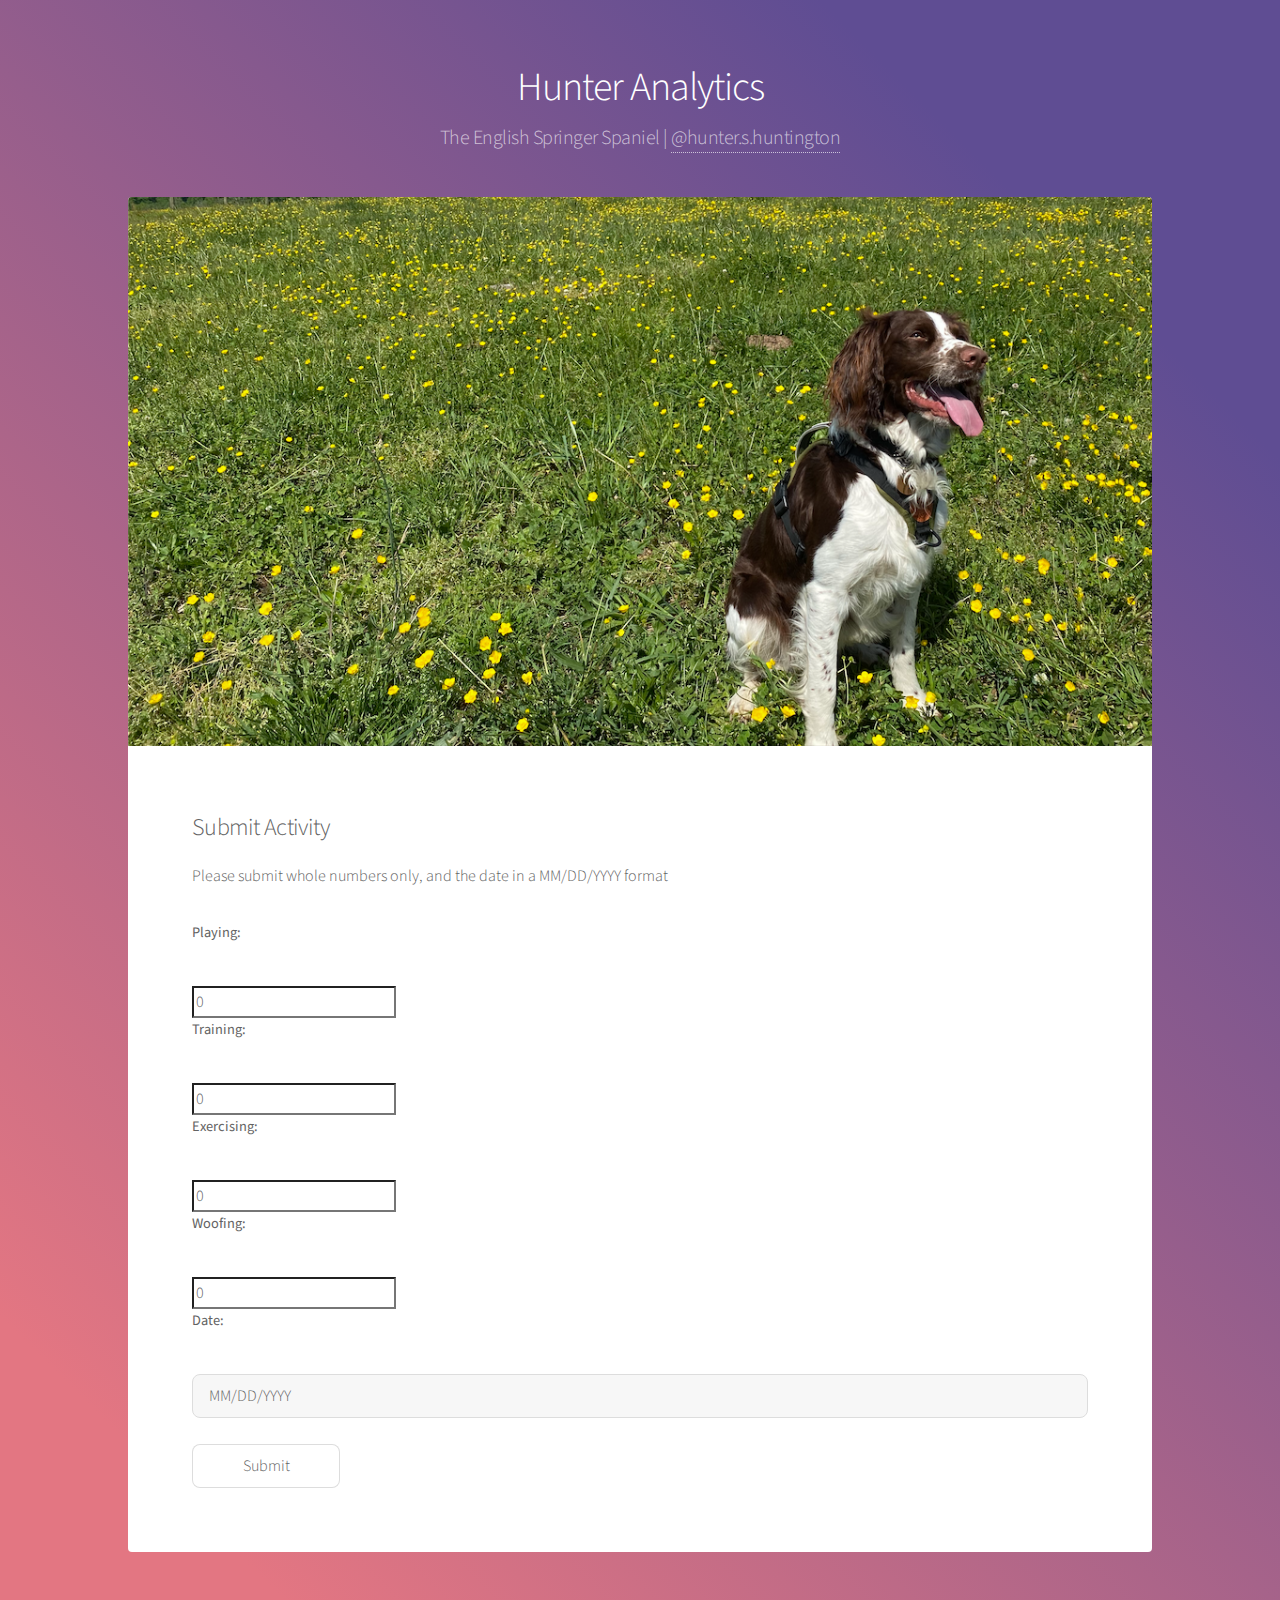
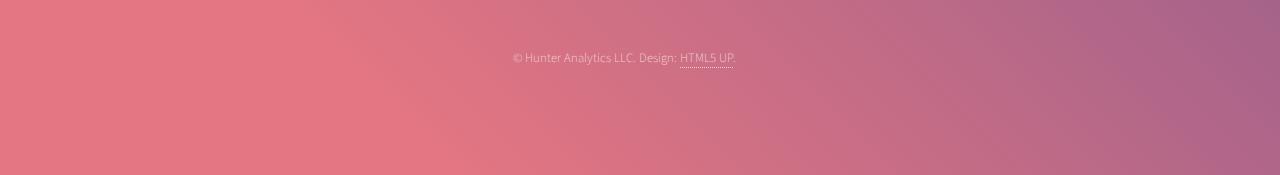
==== assets/index.html @ bb3eef09 "new branch for html update" ====
<!DOCTYPE HTML>
<!--
	Stellar by HTML5 UP
	html5up.net | @ajlkn
	Free for personal and commercial use under the CCA 3.0 license (html5up.net/license)
-->
<html>
	<head>
		<title>Hunter Analytics</title>
		<meta charset="utf-8" />
		<meta name="viewport" content="width=device-width, initial-scale=1, user-scalable=no" />
		<link rel="stylesheet" href="css/main.css" />
		<noscript><link rel="stylesheet" href="css/noscript.css" /></noscript>
	</head>
	<body class="is-preload">

		<!-- Wrapper -->
			<div id="wrapper">

				<!-- Header -->
					<header id="header">
						<h1>Hunter Analytics</h1>
						<p>The English Springer Spaniel | <a href="https://www.instagram.com/hunter.s.huntington/">@hunter.s.huntington</a></p>
					</header>

				<!-- Main -->
					<div id="main">

						<!-- Content -->
							<section id="content" class="main">
								<span class="image main"><img src="images/hunter_home.jpg" alt="" /></span>
								<h2>Submit Activity</h2>
								<p>Please submit whole numbers only, and the date in a MM/DD/YYYY format</p>
								<p></p>
								    <form action="/form" method="post">
							        <label>Playing:</label><br />
							        <input type="number" name="playing" value=0><br />
							        <label>Training:</label><br />
							        <input type="number" name="training" value=0><br />
							        <label>Exercising:</label><br />
							        <input type="number" name="exercising" value=0><br />
							        <label>Woofing:</label><br />
							        <input type="number" name="woofing" value=0><br />
							        <label>Date:</label><br />
							        <input type="text" name="date" value="MM/DD/YYYY"><br />
							        <input type="submit">
							    	</form>
							</section>

					</div>

				<!-- Footer -->
					<footer id="footer">
						<p class="copyright">&copy; Hunter Analytics LLC. Design: <a href="https://html5up.net">HTML5 UP</a>.</p>
					</footer>
			</div>
	</body>
</html>
---- assets/css/main.css ----
@import url(fontawesome-all.min.css);
@import 'https://fonts.googleapis.com/css?family=Source+Sans+Pro:300,400';

/*
	Stellar by HTML5 UP
	html5up.net | @ajlkn
	Free for personal and commercial use under the CCA 3.0 license (html5up.net/license)
*/

html, body, div, span, applet, object,
iframe, h1, h2, h3, h4, h5, h6, p, blockquote,
pre, a, abbr, acronym, address, big, cite,
code, del, dfn, em, img, ins, kbd, q, s, samp,
small, strike, strong, sub, sup, tt, var, b,
u, i, center, dl, dt, dd, ol, ul, li, fieldset,
form, label, legend, table, caption, tbody,
tfoot, thead, tr, th, td, article, aside,
canvas, details, embed, figure, figcaption,
footer, header, hgroup, menu, nav, output, ruby,
section, summary, time, mark, audio, video {
	margin: 0;
	padding: 0;
	border: 0;
	font-size: 100%;
	font: inherit;
	vertical-align: baseline;}

article, aside, details, figcaption, figure,
footer, header, hgroup, menu, nav, section {
	display: block;}

body {
	line-height: 1;
}

ol, ul {
	list-style: none;
}

blockquote, q {
	quotes: none;
}

	blockquote:before, blockquote:after, q:before, q:after {
		content: '';
		content: none;
	}

table {
	border-collapse: collapse;
	border-spacing: 0;
}

body {
	-webkit-text-size-adjust: none;
}

mark {
	background-color: transparent;
	color: inherit;
}

input::-moz-focus-inner {
	border: 0;
	padding: 0;
}

input, select, textarea {
	-moz-appearance: none;
	-webkit-appearance: none;
	-ms-appearance: none;
	appearance: none;
}

/* Basic */

	@-ms-viewport {
		width: device-width;
	}

	body {
		-ms-overflow-style: scrollbar;
	}

	@media screen and (max-width: 480px) {

		html, body {
			min-width: 320px;
		}

	}

	html {
		box-sizing: border-box;
	}

	*, *:before, *:after {
		box-sizing: inherit;
	}

	body {
		background-color: #935d8c;
		background-image: url("images/overlay.png"), -moz-linear-gradient(45deg, #e37682 15%, #5f4d93 85%);
		background-image: url("images/overlay.png"), -webkit-linear-gradient(45deg, #e37682 15%, #5f4d93 85%);
		background-image: url("images/overlay.png"), -ms-linear-gradient(45deg, #e37682 15%, #5f4d93 85%);
		background-image: url("images/overlay.png"), linear-gradient(45deg, #e37682 15%, #5f4d93 85%);
	}

		body.is-preload *, body.is-preload *:before, body.is-preload *:after {
			-moz-animation: none !important;
			-webkit-animation: none !important;
			-ms-animation: none !important;
			animation: none !important;
			-moz-transition: none !important;
			-webkit-transition: none !important;
			-ms-transition: none !important;
			transition: none !important;
		}

/* Type */

	body {
		background-color: #935d8c;
		color: rgba(255, 255, 255, 0.65);
	}

	body, input, select, textarea {
		font-family: "Source Sans Pro", Helvetica, sans-serif;
		font-size: 17pt;
		font-weight: 300;
		line-height: 1.65;
	}

		@media screen and (max-width: 1680px) {

			body, input, select, textarea {
				font-size: 14pt;
			}

		}

		@media screen and (max-width: 1280px) {

			body, input, select, textarea {
				font-size: 12pt;
			}

		}

		@media screen and (max-width: 360px) {

			body, input, select, textarea {
				font-size: 11pt;
			}

		}

	a {
		-moz-transition: color 0.2s ease, border-bottom 0.2s ease;
		-webkit-transition: color 0.2s ease, border-bottom 0.2s ease;
		-ms-transition: color 0.2s ease, border-bottom 0.2s ease;
		transition: color 0.2s ease, border-bottom 0.2s ease;
		text-decoration: none;
		border-bottom: dotted 1px;
		color: inherit;
	}

		a:hover {
			border-bottom-color: transparent;
		}

	strong, b {
		font-weight: 400;
	}

	em, i {
		font-style: italic;
	}

	p {
		margin: 0 0 2em 0;
	}

		p.content {
			-moz-columns: 20em 2;
			-webkit-columns: 20em 2;
			-ms-columns: 20em 2;
			columns: 20em 2;
			-moz-column-gap: 2em;
			-webkit-column-gap: 2em;
			-ms-column-gap: 2em;
			column-gap: 2em;
			text-align: justify;
		}

	h1, h2, h3, h4, h5, h6 {
		font-weight: 300;
		line-height: 1.5;
		margin: 0 0 0.7em 0;
		letter-spacing: -0.025em;
	}

		h1 a, h2 a, h3 a, h4 a, h5 a, h6 a {
			color: inherit;
			text-decoration: none;
		}

	h1 {
		font-size: 2.5em;
		line-height: 1.2;
	}

	h2 {
		font-size: 1.5em;
	}

	h3 {
		font-size: 1.25em;
	}

	h4 {
		font-size: 1.1em;
	}

	h5 {
		font-size: 0.9em;
	}

	h6 {
		font-size: 0.7em;
	}

	@media screen and (max-width: 736px) {

		h1 {
			font-size: 2em;
		}

	}

	sub {
		font-size: 0.8em;
		position: relative;
		top: 0.5em;
	}

	sup {
		font-size: 0.8em;
		position: relative;
		top: -0.5em;
	}

	blockquote {
		border-left: solid 4px;
		font-style: italic;
		margin: 0 0 2em 0;
		padding: 0.5em 0 0.5em 2em;
	}

	code {
		border-radius: 8px;
		border: solid 1px;
		font-family: "Courier New", monospace;
		font-size: 0.9em;
		margin: 0 0.25em;
		padding: 0.25em 0.65em;
	}

	pre {
		-webkit-overflow-scrolling: touch;
		font-family: "Courier New", monospace;
		font-size: 0.9em;
		margin: 0 0 2em 0;
	}

		pre code {
			display: block;
			line-height: 1.75;
			padding: 1em 1.5em;
			overflow-x: auto;
		}

	hr {
		border: 0;
		border-bottom: solid 1px;
		margin: 2em 0;
	}

		hr.major {
			margin: 3em 0;
		}

	.align-left {
		text-align: left;
	}

	.align-center {
		text-align: center;
	}

	.align-right {
		text-align: right;
	}

	input, select, textarea {
		color: #ffffff;
	}

	a:hover {
		color: #ffffff;
	}

	strong, b {
		color: #ffffff;
	}

	h1, h2, h3, h4, h5, h6 {
		color: #ffffff;
	}

	blockquote {
		border-left-color: rgba(255, 255, 255, 0.35);
	}

	code {
		background: rgba(255, 255, 255, 0.075);
		border-color: rgba(255, 255, 255, 0.35);
	}

	hr {
		border-bottom-color: rgba(255, 255, 255, 0.35);
	}

/* Row */

	.row {
		display: flex;
		flex-wrap: wrap;
		box-sizing: border-box;
		align-items: stretch;
	}

		.row > * {
			box-sizing: border-box;
		}

		.row.gtr-uniform > * > :last-child {
			margin-bottom: 0;
		}

		.row.aln-left {
			justify-content: flex-start;
		}

		.row.aln-center {
			justify-content: center;
		}

		.row.aln-right {
			justify-content: flex-end;
		}

		.row.aln-top {
			align-items: flex-start;
		}

		.row.aln-middle {
			align-items: center;
		}

		.row.aln-bottom {
			align-items: flex-end;
		}

		.row > .imp {
			order: -1;
		}

		.row > .col-1 {
			width: 8.33333%;
		}

		.row > .off-1 {
			margin-left: 8.33333%;
		}

		.row > .col-2 {
			width: 16.66667%;
		}

		.row > .off-2 {
			margin-left: 16.66667%;
		}

		.row > .col-3 {
			width: 25%;
		}

		.row > .off-3 {
			margin-left: 25%;
		}

		.row > .col-4 {
			width: 33.33333%;
		}

		.row > .off-4 {
			margin-left: 33.33333%;
		}

		.row > .col-5 {
			width: 41.66667%;
		}

		.row > .off-5 {
			margin-left: 41.66667%;
		}

		.row > .col-6 {
			width: 50%;
		}

		.row > .off-6 {
			margin-left: 50%;
		}

		.row > .col-7 {
			width: 58.33333%;
		}

		.row > .off-7 {
			margin-left: 58.33333%;
		}

		.row > .col-8 {
			width: 66.66667%;
		}

		.row > .off-8 {
			margin-left: 66.66667%;
		}

		.row > .col-9 {
			width: 75%;
		}

		.row > .off-9 {
			margin-left: 75%;
		}

		.row > .col-10 {
			width: 83.33333%;
		}

		.row > .off-10 {
			margin-left: 83.33333%;
		}

		.row > .col-11 {
			width: 91.66667%;
		}

		.row > .off-11 {
			margin-left: 91.66667%;
		}

		.row > .col-12 {
			width: 100%;
		}

		.row > .off-12 {
			margin-left: 100%;
		}

		.row.gtr-0 {
			margin-top: 0;
			margin-left: 0em;
		}

			.row.gtr-0 > * {
				padding: 0 0 0 0em;
			}

			.row.gtr-0.gtr-uniform {
				margin-top: 0em;
			}

				.row.gtr-0.gtr-uniform > * {
					padding-top: 0em;
				}

		.row.gtr-25 {
			margin-top: 0;
			margin-left: -0.375em;
		}

			.row.gtr-25 > * {
				padding: 0 0 0 0.375em;
			}

			.row.gtr-25.gtr-uniform {
				margin-top: -0.375em;
			}

				.row.gtr-25.gtr-uniform > * {
					padding-top: 0.375em;
				}

		.row.gtr-50 {
			margin-top: 0;
			margin-left: -0.75em;
		}

			.row.gtr-50 > * {
				padding: 0 0 0 0.75em;
			}

			.row.gtr-50.gtr-uniform {
				margin-top: -0.75em;
			}

				.row.gtr-50.gtr-uniform > * {
					padding-top: 0.75em;
				}

		.row {
			margin-top: 0;
			margin-left: -1.5em;
		}

			.row > * {
				padding: 0 0 0 1.5em;
			}

			.row.gtr-uniform {
				margin-top: -1.5em;
			}

				.row.gtr-uniform > * {
					padding-top: 1.5em;
				}

		.row.gtr-150 {
			margin-top: 0;
			margin-left: -2.25em;
		}

			.row.gtr-150 > * {
				padding: 0 0 0 2.25em;
			}

			.row.gtr-150.gtr-uniform {
				margin-top: -2.25em;
			}

				.row.gtr-150.gtr-uniform > * {
					padding-top: 2.25em;
				}

		.row.gtr-200 {
			margin-top: 0;
			margin-left: -3em;
		}

			.row.gtr-200 > * {
				padding: 0 0 0 3em;
			}

			.row.gtr-200.gtr-uniform {
				margin-top: -3em;
			}

				.row.gtr-200.gtr-uniform > * {
					padding-top: 3em;
				}

		@media screen and (max-width: 1680px) {

			.row {
				display: flex;
				flex-wrap: wrap;
				box-sizing: border-box;
				align-items: stretch;
			}

				.row > * {
					box-sizing: border-box;
				}

				.row.gtr-uniform > * > :last-child {
					margin-bottom: 0;
				}

				.row.aln-left {
					justify-content: flex-start;
				}

				.row.aln-center {
					justify-content: center;
				}

				.row.aln-right {
					justify-content: flex-end;
				}

				.row.aln-top {
					align-items: flex-start;
				}

				.row.aln-middle {
					align-items: center;
				}

				.row.aln-bottom {
					align-items: flex-end;
				}

				.row > .imp-xlarge {
					order: -1;
				}

				.row > .col-1-xlarge {
					width: 8.33333%;
				}

				.row > .off-1-xlarge {
					margin-left: 8.33333%;
				}

				.row > .col-2-xlarge {
					width: 16.66667%;
				}

				.row > .off-2-xlarge {
					margin-left: 16.66667%;
				}

				.row > .col-3-xlarge {
					width: 25%;
				}

				.row > .off-3-xlarge {
					margin-left: 25%;
				}

				.row > .col-4-xlarge {
					width: 33.33333%;
				}

				.row > .off-4-xlarge {
					margin-left: 33.33333%;
				}

				.row > .col-5-xlarge {
					width: 41.66667%;
				}

				.row > .off-5-xlarge {
					margin-left: 41.66667%;
				}

				.row > .col-6-xlarge {
					width: 50%;
				}

				.row > .off-6-xlarge {
					margin-left: 50%;
				}

				.row > .col-7-xlarge {
					width: 58.33333%;
				}

				.row > .off-7-xlarge {
					margin-left: 58.33333%;
				}

				.row > .col-8-xlarge {
					width: 66.66667%;
				}

				.row > .off-8-xlarge {
					margin-left: 66.66667%;
				}

				.row > .col-9-xlarge {
					width: 75%;
				}

				.row > .off-9-xlarge {
					margin-left: 75%;
				}

				.row > .col-10-xlarge {
					width: 83.33333%;
				}

				.row > .off-10-xlarge {
					margin-left: 83.33333%;
				}

				.row > .col-11-xlarge {
					width: 91.66667%;
				}

				.row > .off-11-xlarge {
					margin-left: 91.66667%;
				}

				.row > .col-12-xlarge {
					width: 100%;
				}

				.row > .off-12-xlarge {
					margin-left: 100%;
				}

				.row.gtr-0 {
					margin-top: 0;
					margin-left: 0em;
				}

					.row.gtr-0 > * {
						padding: 0 0 0 0em;
					}

					.row.gtr-0.gtr-uniform {
						margin-top: 0em;
					}

						.row.gtr-0.gtr-uniform > * {
							padding-top: 0em;
						}

				.row.gtr-25 {
					margin-top: 0;
					margin-left: -0.375em;
				}

					.row.gtr-25 > * {
						padding: 0 0 0 0.375em;
					}

					.row.gtr-25.gtr-uniform {
						margin-top: -0.375em;
					}

						.row.gtr-25.gtr-uniform > * {
							padding-top: 0.375em;
						}

				.row.gtr-50 {
					margin-top: 0;
					margin-left: -0.75em;
				}

					.row.gtr-50 > * {
						padding: 0 0 0 0.75em;
					}

					.row.gtr-50.gtr-uniform {
						margin-top: -0.75em;
					}

						.row.gtr-50.gtr-uniform > * {
							padding-top: 0.75em;
						}

				.row {
					margin-top: 0;
					margin-left: -1.5em;
				}

					.row > * {
						padding: 0 0 0 1.5em;
					}

					.row.gtr-uniform {
						margin-top: -1.5em;
					}

						.row.gtr-uniform > * {
							padding-top: 1.5em;
						}

				.row.gtr-150 {
					margin-top: 0;
					margin-left: -2.25em;
				}

					.row.gtr-150 > * {
						padding: 0 0 0 2.25em;
					}

					.row.gtr-150.gtr-uniform {
						margin-top: -2.25em;
					}

						.row.gtr-150.gtr-uniform > * {
							padding-top: 2.25em;
						}

				.row.gtr-200 {
					margin-top: 0;
					margin-left: -3em;
				}

					.row.gtr-200 > * {
						padding: 0 0 0 3em;
					}

					.row.gtr-200.gtr-uniform {
						margin-top: -3em;
					}

						.row.gtr-200.gtr-uniform > * {
							padding-top: 3em;
						}

		}

		@media screen and (max-width: 1280px) {

			.row {
				display: flex;
				flex-wrap: wrap;
				box-sizing: border-box;
				align-items: stretch;
			}

				.row > * {
					box-sizing: border-box;
				}

				.row.gtr-uniform > * > :last-child {
					margin-bottom: 0;
				}

				.row.aln-left {
					justify-content: flex-start;
				}

				.row.aln-center {
					justify-content: center;
				}

				.row.aln-right {
					justify-content: flex-end;
				}

				.row.aln-top {
					align-items: flex-start;
				}

				.row.aln-middle {
					align-items: center;
				}

				.row.aln-bottom {
					align-items: flex-end;
				}

				.row > .imp-large {
					order: -1;
				}

				.row > .col-1-large {
					width: 8.33333%;
				}

				.row > .off-1-large {
					margin-left: 8.33333%;
				}

				.row > .col-2-large {
					width: 16.66667%;
				}

				.row > .off-2-large {
					margin-left: 16.66667%;
				}

				.row > .col-3-large {
					width: 25%;
				}

				.row > .off-3-large {
					margin-left: 25%;
				}

				.row > .col-4-large {
					width: 33.33333%;
				}

				.row > .off-4-large {
					margin-left: 33.33333%;
				}

				.row > .col-5-large {
					width: 41.66667%;
				}

				.row > .off-5-large {
					margin-left: 41.66667%;
				}

				.row > .col-6-large {
					width: 50%;
				}

				.row > .off-6-large {
					margin-left: 50%;
				}

				.row > .col-7-large {
					width: 58.33333%;
				}

				.row > .off-7-large {
					margin-left: 58.33333%;
				}

				.row > .col-8-large {
					width: 66.66667%;
				}

				.row > .off-8-large {
					margin-left: 66.66667%;
				}

				.row > .col-9-large {
					width: 75%;
				}

				.row > .off-9-large {
					margin-left: 75%;
				}

				.row > .col-10-large {
					width: 83.33333%;
				}

				.row > .off-10-large {
					margin-left: 83.33333%;
				}

				.row > .col-11-large {
					width: 91.66667%;
				}

				.row > .off-11-large {
					margin-left: 91.66667%;
				}

				.row > .col-12-large {
					width: 100%;
				}

				.row > .off-12-large {
					margin-left: 100%;
				}

				.row.gtr-0 {
					margin-top: 0;
					margin-left: 0em;
				}

					.row.gtr-0 > * {
						padding: 0 0 0 0em;
					}

					.row.gtr-0.gtr-uniform {
						margin-top: 0em;
					}

						.row.gtr-0.gtr-uniform > * {
							padding-top: 0em;
						}

				.row.gtr-25 {
					margin-top: 0;
					margin-left: -0.375em;
				}

					.row.gtr-25 > * {
						padding: 0 0 0 0.375em;
					}

					.row.gtr-25.gtr-uniform {
						margin-top: -0.375em;
					}

						.row.gtr-25.gtr-uniform > * {
							padding-top: 0.375em;
						}

				.row.gtr-50 {
					margin-top: 0;
					margin-left: -0.75em;
				}

					.row.gtr-50 > * {
						padding: 0 0 0 0.75em;
					}

					.row.gtr-50.gtr-uniform {
						margin-top: -0.75em;
					}

						.row.gtr-50.gtr-uniform > * {
							padding-top: 0.75em;
						}

				.row {
					margin-top: 0;
					margin-left: -1.5em;
				}

					.row > * {
						padding: 0 0 0 1.5em;
					}

					.row.gtr-uniform {
						margin-top: -1.5em;
					}

						.row.gtr-uniform > * {
							padding-top: 1.5em;
						}

				.row.gtr-150 {
					margin-top: 0;
					margin-left: -2.25em;
				}

					.row.gtr-150 > * {
						padding: 0 0 0 2.25em;
					}

					.row.gtr-150.gtr-uniform {
						margin-top: -2.25em;
					}

						.row.gtr-150.gtr-uniform > * {
							padding-top: 2.25em;
						}

				.row.gtr-200 {
					margin-top: 0;
					margin-left: -3em;
				}

					.row.gtr-200 > * {
						padding: 0 0 0 3em;
					}

					.row.gtr-200.gtr-uniform {
						margin-top: -3em;
					}

						.row.gtr-200.gtr-uniform > * {
							padding-top: 3em;
						}

		}

		@media screen and (max-width: 980px) {

			.row {
				display: flex;
				flex-wrap: wrap;
				box-sizing: border-box;
				align-items: stretch;
			}

				.row > * {
					box-sizing: border-box;
				}

				.row.gtr-uniform > * > :last-child {
					margin-bottom: 0;
				}

				.row.aln-left {
					justify-content: flex-start;
				}

				.row.aln-center {
					justify-content: center;
				}

				.row.aln-right {
					justify-content: flex-end;
				}

				.row.aln-top {
					align-items: flex-start;
				}

				.row.aln-middle {
					align-items: center;
				}

				.row.aln-bottom {
					align-items: flex-end;
				}

				.row > .imp-medium {
					order: -1;
				}

				.row > .col-1-medium {
					width: 8.33333%;
				}

				.row > .off-1-medium {
					margin-left: 8.33333%;
				}

				.row > .col-2-medium {
					width: 16.66667%;
				}

				.row > .off-2-medium {
					margin-left: 16.66667%;
				}

				.row > .col-3-medium {
					width: 25%;
				}

				.row > .off-3-medium {
					margin-left: 25%;
				}

				.row > .col-4-medium {
					width: 33.33333%;
				}

				.row > .off-4-medium {
					margin-left: 33.33333%;
				}

				.row > .col-5-medium {
					width: 41.66667%;
				}

				.row > .off-5-medium {
					margin-left: 41.66667%;
				}

				.row > .col-6-medium {
					width: 50%;
				}

				.row > .off-6-medium {
					margin-left: 50%;
				}

				.row > .col-7-medium {
					width: 58.33333%;
				}

				.row > .off-7-medium {
					margin-left: 58.33333%;
				}

				.row > .col-8-medium {
					width: 66.66667%;
				}

				.row > .off-8-medium {
					margin-left: 66.66667%;
				}

				.row > .col-9-medium {
					width: 75%;
				}

				.row > .off-9-medium {
					margin-left: 75%;
				}

				.row > .col-10-medium {
					width: 83.33333%;
				}

				.row > .off-10-medium {
					margin-left: 83.33333%;
				}

				.row > .col-11-medium {
					width: 91.66667%;
				}

				.row > .off-11-medium {
					margin-left: 91.66667%;
				}

				.row > .col-12-medium {
					width: 100%;
				}

				.row > .off-12-medium {
					margin-left: 100%;
				}

				.row.gtr-0 {
					margin-top: 0;
					margin-left: 0em;
				}

					.row.gtr-0 > * {
						padding: 0 0 0 0em;
					}

					.row.gtr-0.gtr-uniform {
						margin-top: 0em;
					}

						.row.gtr-0.gtr-uniform > * {
							padding-top: 0em;
						}

				.row.gtr-25 {
					margin-top: 0;
					margin-left: -0.375em;
				}

					.row.gtr-25 > * {
						padding: 0 0 0 0.375em;
					}

					.row.gtr-25.gtr-uniform {
						margin-top: -0.375em;
					}

						.row.gtr-25.gtr-uniform > * {
							padding-top: 0.375em;
						}

				.row.gtr-50 {
					margin-top: 0;
					margin-left: -0.75em;
				}

					.row.gtr-50 > * {
						padding: 0 0 0 0.75em;
					}

					.row.gtr-50.gtr-uniform {
						margin-top: -0.75em;
					}

						.row.gtr-50.gtr-uniform > * {
							padding-top: 0.75em;
						}

				.row {
					margin-top: 0;
					margin-left: -1.5em;
				}

					.row > * {
						padding: 0 0 0 1.5em;
					}

					.row.gtr-uniform {
						margin-top: -1.5em;
					}

						.row.gtr-uniform > * {
							padding-top: 1.5em;
						}

				.row.gtr-150 {
					margin-top: 0;
					margin-left: -2.25em;
				}

					.row.gtr-150 > * {
						padding: 0 0 0 2.25em;
					}

					.row.gtr-150.gtr-uniform {
						margin-top: -2.25em;
					}

						.row.gtr-150.gtr-uniform > * {
							padding-top: 2.25em;
						}

				.row.gtr-200 {
					margin-top: 0;
					margin-left: -3em;
				}

					.row.gtr-200 > * {
						padding: 0 0 0 3em;
					}

					.row.gtr-200.gtr-uniform {
						margin-top: -3em;
					}

						.row.gtr-200.gtr-uniform > * {
							padding-top: 3em;
						}

		}

		@media screen and (max-width: 736px) {

			.row {
				display: flex;
				flex-wrap: wrap;
				box-sizing: border-box;
				align-items: stretch;
			}

				.row > * {
					box-sizing: border-box;
				}

				.row.gtr-uniform > * > :last-child {
					margin-bottom: 0;
				}

				.row.aln-left {
					justify-content: flex-start;
				}

				.row.aln-center {
					justify-content: center;
				}

				.row.aln-right {
					justify-content: flex-end;
				}

				.row.aln-top {
					align-items: flex-start;
				}

				.row.aln-middle {
					align-items: center;
				}

				.row.aln-bottom {
					align-items: flex-end;
				}

				.row > .imp-small {
					order: -1;
				}

				.row > .col-1-small {
					width: 8.33333%;
				}

				.row > .off-1-small {
					margin-left: 8.33333%;
				}

				.row > .col-2-small {
					width: 16.66667%;
				}

				.row > .off-2-small {
					margin-left: 16.66667%;
				}

				.row > .col-3-small {
					width: 25%;
				}

				.row > .off-3-small {
					margin-left: 25%;
				}

				.row > .col-4-small {
					width: 33.33333%;
				}

				.row > .off-4-small {
					margin-left: 33.33333%;
				}

				.row > .col-5-small {
					width: 41.66667%;
				}

				.row > .off-5-small {
					margin-left: 41.66667%;
				}

				.row > .col-6-small {
					width: 50%;
				}

				.row > .off-6-small {
					margin-left: 50%;
				}

				.row > .col-7-small {
					width: 58.33333%;
				}

				.row > .off-7-small {
					margin-left: 58.33333%;
				}

				.row > .col-8-small {
					width: 66.66667%;
				}

				.row > .off-8-small {
					margin-left: 66.66667%;
				}

				.row > .col-9-small {
					width: 75%;
				}

				.row > .off-9-small {
					margin-left: 75%;
				}

				.row > .col-10-small {
					width: 83.33333%;
				}

				.row > .off-10-small {
					margin-left: 83.33333%;
				}

				.row > .col-11-small {
					width: 91.66667%;
				}

				.row > .off-11-small {
					margin-left: 91.66667%;
				}

				.row > .col-12-small {
					width: 100%;
				}

				.row > .off-12-small {
					margin-left: 100%;
				}

				.row.gtr-0 {
					margin-top: 0;
					margin-left: 0em;
				}

					.row.gtr-0 > * {
						padding: 0 0 0 0em;
					}

					.row.gtr-0.gtr-uniform {
						margin-top: 0em;
					}

						.row.gtr-0.gtr-uniform > * {
							padding-top: 0em;
						}

				.row.gtr-25 {
					margin-top: 0;
					margin-left: -0.25em;
				}

					.row.gtr-25 > * {
						padding: 0 0 0 0.25em;
					}

					.row.gtr-25.gtr-uniform {
						margin-top: -0.25em;
					}

						.row.gtr-25.gtr-uniform > * {
							padding-top: 0.25em;
						}

				.row.gtr-50 {
					margin-top: 0;
					margin-left: -0.5em;
				}

					.row.gtr-50 > * {
						padding: 0 0 0 0.5em;
					}

					.row.gtr-50.gtr-uniform {
						margin-top: -0.5em;
					}

						.row.gtr-50.gtr-uniform > * {
							padding-top: 0.5em;
						}

				.row {
					margin-top: 0;
					margin-left: -1em;
				}

					.row > * {
						padding: 0 0 0 1em;
					}

					.row.gtr-uniform {
						margin-top: -1em;
					}

						.row.gtr-uniform > * {
							padding-top: 1em;
						}

				.row.gtr-150 {
					margin-top: 0;
					margin-left: -1.5em;
				}

					.row.gtr-150 > * {
						padding: 0 0 0 1.5em;
					}

					.row.gtr-150.gtr-uniform {
						margin-top: -1.5em;
					}

						.row.gtr-150.gtr-uniform > * {
							padding-top: 1.5em;
						}

				.row.gtr-200 {
					margin-top: 0;
					margin-left: -2em;
				}

					.row.gtr-200 > * {
						padding: 0 0 0 2em;
					}

					.row.gtr-200.gtr-uniform {
						margin-top: -2em;
					}

						.row.gtr-200.gtr-uniform > * {
							padding-top: 2em;
						}

		}

		@media screen and (max-width: 480px) {

			.row {
				display: flex;
				flex-wrap: wrap;
				box-sizing: border-box;
				align-items: stretch;
			}

				.row > * {
					box-sizing: border-box;
				}

				.row.gtr-uniform > * > :last-child {
					margin-bottom: 0;
				}

				.row.aln-left {
					justify-content: flex-start;
				}

				.row.aln-center {
					justify-content: center;
				}

				.row.aln-right {
					justify-content: flex-end;
				}

				.row.aln-top {
					align-items: flex-start;
				}

				.row.aln-middle {
					align-items: center;
				}

				.row.aln-bottom {
					align-items: flex-end;
				}

				.row > .imp-xsmall {
					order: -1;
				}

				.row > .col-1-xsmall {
					width: 8.33333%;
				}

				.row > .off-1-xsmall {
					margin-left: 8.33333%;
				}

				.row > .col-2-xsmall {
					width: 16.66667%;
				}

				.row > .off-2-xsmall {
					margin-left: 16.66667%;
				}

				.row > .col-3-xsmall {
					width: 25%;
				}

				.row > .off-3-xsmall {
					margin-left: 25%;
				}

				.row > .col-4-xsmall {
					width: 33.33333%;
				}

				.row > .off-4-xsmall {
					margin-left: 33.33333%;
				}

				.row > .col-5-xsmall {
					width: 41.66667%;
				}

				.row > .off-5-xsmall {
					margin-left: 41.66667%;
				}

				.row > .col-6-xsmall {
					width: 50%;
				}

				.row > .off-6-xsmall {
					margin-left: 50%;
				}

				.row > .col-7-xsmall {
					width: 58.33333%;
				}

				.row > .off-7-xsmall {
					margin-left: 58.33333%;
				}

				.row > .col-8-xsmall {
					width: 66.66667%;
				}

				.row > .off-8-xsmall {
					margin-left: 66.66667%;
				}

				.row > .col-9-xsmall {
					width: 75%;
				}

				.row > .off-9-xsmall {
					margin-left: 75%;
				}

				.row > .col-10-xsmall {
					width: 83.33333%;
				}

				.row > .off-10-xsmall {
					margin-left: 83.33333%;
				}

				.row > .col-11-xsmall {
					width: 91.66667%;
				}

				.row > .off-11-xsmall {
					margin-left: 91.66667%;
				}

				.row > .col-12-xsmall {
					width: 100%;
				}

				.row > .off-12-xsmall {
					margin-left: 100%;
				}

				.row.gtr-0 {
					margin-top: 0;
					margin-left: 0em;
				}

					.row.gtr-0 > * {
						padding: 0 0 0 0em;
					}

					.row.gtr-0.gtr-uniform {
						margin-top: 0em;
					}

						.row.gtr-0.gtr-uniform > * {
							padding-top: 0em;
						}

				.row.gtr-25 {
					margin-top: 0;
					margin-left: -0.3125em;
				}

					.row.gtr-25 > * {
						padding: 0 0 0 0.3125em;
					}

					.row.gtr-25.gtr-uniform {
						margin-top: -0.3125em;
					}

						.row.gtr-25.gtr-uniform > * {
							padding-top: 0.3125em;
						}

				.row.gtr-50 {
					margin-top: 0;
					margin-left: -0.625em;
				}

					.row.gtr-50 > * {
						padding: 0 0 0 0.625em;
					}

					.row.gtr-50.gtr-uniform {
						margin-top: -0.625em;
					}

						.row.gtr-50.gtr-uniform > * {
							padding-top: 0.625em;
						}

				.row {
					margin-top: 0;
					margin-left: -1.25em;
				}

					.row > * {
						padding: 0 0 0 1.25em;
					}

					.row.gtr-uniform {
						margin-top: -1.25em;
					}

						.row.gtr-uniform > * {
							padding-top: 1.25em;
						}

				.row.gtr-150 {
					margin-top: 0;
					margin-left: -1.875em;
				}

					.row.gtr-150 > * {
						padding: 0 0 0 1.875em;
					}

					.row.gtr-150.gtr-uniform {
						margin-top: -1.875em;
					}

						.row.gtr-150.gtr-uniform > * {
							padding-top: 1.875em;
						}

				.row.gtr-200 {
					margin-top: 0;
					margin-left: -2.5em;
				}

					.row.gtr-200 > * {
						padding: 0 0 0 2.5em;
					}

					.row.gtr-200.gtr-uniform {
						margin-top: -2.5em;
					}

						.row.gtr-200.gtr-uniform > * {
							padding-top: 2.5em;
						}

		}

/* Box */

	.box {
		border-radius: 8px;
		border: solid;
		margin-bottom: 2em;
		padding: 1.5em;
	}

		.box > :last-child,
		.box > :last-child > :last-child,
		.box > :last-child > :last-child > :last-child {
			margin-bottom: 0;
		}

		.box.alt {
			border: 0;
			border-radius: 0;
			padding: 0;
		}

	.box {
		border-color: rgba(255, 255, 255, 0.35);
	}

/* Button */

	input[type="submit"],
	input[type="reset"],
	input[type="button"],
	button,
	.button {
		-moz-appearance: none;
		-webkit-appearance: none;
		-ms-appearance: none;
		appearance: none;
		-moz-transition: background-color 0.2s ease-in-out, color 0.2s ease-in-out;
		-webkit-transition: background-color 0.2s ease-in-out, color 0.2s ease-in-out;
		-ms-transition: background-color 0.2s ease-in-out, color 0.2s ease-in-out;
		transition: background-color 0.2s ease-in-out, color 0.2s ease-in-out;
		border-radius: 8px;
		border: 0;
		cursor: pointer;
		display: inline-block;
		font-weight: 300;
		height: 2.75em;
		line-height: 2.75em;
		min-width: 9.25em;
		padding: 0 1.5em;
		text-align: center;
		text-decoration: none;
		white-space: nowrap;
	}

		input[type="submit"].icon,
		input[type="reset"].icon,
		input[type="button"].icon,
		button.icon,
		.button.icon {
			padding-left: 1.35em;
		}

			input[type="submit"].icon:before,
			input[type="reset"].icon:before,
			input[type="button"].icon:before,
			button.icon:before,
			.button.icon:before {
				margin-right: 0.5em;
			}

		input[type="submit"].fit,
		input[type="reset"].fit,
		input[type="button"].fit,
		button.fit,
		.button.fit {
			width: 100%;
		}

		input[type="submit"].small,
		input[type="reset"].small,
		input[type="button"].small,
		button.small,
		.button.small {
			font-size: 0.8em;
		}

		input[type="submit"].large,
		input[type="reset"].large,
		input[type="button"].large,
		button.large,
		.button.large {
			font-size: 1.35em;
		}

		input[type="submit"].disabled, input[type="submit"]:disabled,
		input[type="reset"].disabled,
		input[type="reset"]:disabled,
		input[type="button"].disabled,
		input[type="button"]:disabled,
		button.disabled,
		button:disabled,
		.button.disabled,
		.button:disabled {
			pointer-events: none;
			opacity: 0.25;
		}

		@media screen and (max-width: 736px) {

			input[type="submit"],
			input[type="reset"],
			input[type="button"],
			button,
			.button {
				min-width: 0;
			}

		}

	input[type="submit"],
	input[type="reset"],
	input[type="button"],
	button,
	.button {
		background-color: transparent;
		box-shadow: inset 0 0 0 1px rgba(255, 255, 255, 0.35);
		color: #ffffff !important;
	}

		input[type="submit"]:hover,
		input[type="reset"]:hover,
		input[type="button"]:hover,
		button:hover,
		.button:hover {
			background-color: rgba(255, 255, 255, 0.075);
		}

		input[type="submit"]:active,
		input[type="reset"]:active,
		input[type="button"]:active,
		button:active,
		.button:active {
			background-color: rgba(255, 255, 255, 0.2);
		}

		input[type="submit"].icon:before,
		input[type="reset"].icon:before,
		input[type="button"].icon:before,
		button.icon:before,
		.button.icon:before {
			color: rgba(255, 255, 255, 0.5);
		}

		input[type="submit"].primary,
		input[type="reset"].primary,
		input[type="button"].primary,
		button.primary,
		.button.primary {
			background-color: #8cc9f0;
			color: #ffffff !important;
			box-shadow: none;
		}

			input[type="submit"].primary:hover,
			input[type="reset"].primary:hover,
			input[type="button"].primary:hover,
			button.primary:hover,
			.button.primary:hover {
				background-color: #9acff2;
			}

			input[type="submit"].primary:active,
			input[type="reset"].primary:active,
			input[type="button"].primary:active,
			button.primary:active,
			.button.primary:active {
				background-color: #7ec3ee;
			}

			input[type="submit"].primary.icon:before,
			input[type="reset"].primary.icon:before,
			input[type="button"].primary.icon:before,
			button.primary.icon:before,
			.button.primary.icon:before {
				color: #ffffff !important;
			}

/* Form */

	form {
		margin: 0 0 2em 0;
	}

	label {
		display: block;
		font-size: 0.9em;
		font-weight: 400;
		margin: 0 0 1em 0;
	}

	input[type="text"],
	input[type="password"],
	input[type="email"],
	select,
	textarea {
		-moz-appearance: none;
		-webkit-appearance: none;
		-ms-appearance: none;
		appearance: none;
		border-radius: 8px;
		border: solid 1px;
		color: inherit;
		display: block;
		outline: 0;
		padding: 0 1em;
		text-decoration: none;
		width: 100%;
	}

		input[type="text"]:invalid,
		input[type="password"]:invalid,
		input[type="email"]:invalid,
		select:invalid,
		textarea:invalid {
			box-shadow: none;
		}

	select {
		background-size: 1.25rem;
		background-repeat: no-repeat;
		background-position: calc(100% - 1rem) center;
		height: 2.75em;
		padding-right: 2.75em;
		text-overflow: ellipsis;
	}

		select:focus::-ms-value {
			background-color: transparent;
		}

		select::-ms-expand {
			display: none;
		}

	input[type="text"],
	input[type="password"],
	input[type="email"],
	select {
		height: 2.75em;
	}

	textarea {
		padding: 0.75em 1em;
	}

	input[type="checkbox"],
	input[type="radio"] {
		-moz-appearance: none;
		-webkit-appearance: none;
		-ms-appearance: none;
		appearance: none;
		display: block;
		float: left;
		margin-right: -2em;
		opacity: 0;
		width: 1em;
		z-index: -1;
	}

		input[type="checkbox"] + label,
		input[type="radio"] + label {
			text-decoration: none;
			cursor: pointer;
			display: inline-block;
			font-size: 1em;
			font-weight: 300;
			padding-left: 2.4em;
			padding-right: 0.75em;
			position: relative;
		}

			input[type="checkbox"] + label:before,
			input[type="radio"] + label:before {
				-moz-osx-font-smoothing: grayscale;
				-webkit-font-smoothing: antialiased;
				display: inline-block;
				font-style: normal;
				font-variant: normal;
				text-rendering: auto;
				line-height: 1;
				text-transform: none !important;
				font-family: 'Font Awesome 5 Free';
				font-weight: 900;
			}

			input[type="checkbox"] + label:before,
			input[type="radio"] + label:before {
				border-radius: 8px;
				border: solid 1px;
				content: '';
				display: inline-block;
				font-size: 0.8em;
				height: 2.0625em;
				left: 0;
				line-height: 2.0625em;
				position: absolute;
				text-align: center;
				top: 0;
				width: 2.0625em;
			}

		input[type="checkbox"]:checked + label:before,
		input[type="radio"]:checked + label:before {
			content: '\f00c';
		}

	input[type="checkbox"] + label:before {
		border-radius: 8px;
	}

	input[type="radio"] + label:before {
		border-radius: 100%;
	}

	::-webkit-input-placeholder {
		opacity: 1.0;
	}

	:-moz-placeholder {
		opacity: 1.0;
	}

	::-moz-placeholder {
		opacity: 1.0;
	}

	:-ms-input-placeholder {
		opacity: 1.0;
	}

	label {
		color: #ffffff;
	}

	input[type="text"],
	input[type="password"],
	input[type="email"],
	select,
	textarea {
		background-color: rgba(255, 255, 255, 0.075);
		border-color: rgba(255, 255, 255, 0.35);
	}

		input[type="text"]:focus,
		input[type="password"]:focus,
		input[type="email"]:focus,
		select:focus,
		textarea:focus {
			border-color: #8cc9f0;
			box-shadow: 0 0 0 1px #8cc9f0;
		}

	select {
		background-image: url("data:image/svg+xml;charset=utf8,%3Csvg xmlns='http://www.w3.org/2000/svg' width='40' height='40' preserveAspectRatio='none' viewBox='0 0 40 40'%3E%3Cpath d='M9.4,12.3l10.4,10.4l10.4-10.4c0.2-0.2,0.5-0.4,0.9-0.4c0.3,0,0.6,0.1,0.9,0.4l3.3,3.3c0.2,0.2,0.4,0.5,0.4,0.9 c0,0.4-0.1,0.6-0.4,0.9L20.7,31.9c-0.2,0.2-0.5,0.4-0.9,0.4c-0.3,0-0.6-0.1-0.9-0.4L4.3,17.3c-0.2-0.2-0.4-0.5-0.4-0.9 c0-0.4,0.1-0.6,0.4-0.9l3.3-3.3c0.2-0.2,0.5-0.4,0.9-0.4S9.1,12.1,9.4,12.3z' fill='rgba(255, 255, 255, 0.35)' /%3E%3C/svg%3E");
	}

		select option {
			color: #ffffff;
			background: #935d8c;
		}

	input[type="checkbox"] + label,
	input[type="radio"] + label {
		color: rgba(255, 255, 255, 0.65);
	}

		input[type="checkbox"] + label:before,
		input[type="radio"] + label:before {
			background: rgba(255, 255, 255, 0.075);
			border-color: rgba(255, 255, 255, 0.35);
		}

	input[type="checkbox"]:checked + label:before,
	input[type="radio"]:checked + label:before {
		background-color: #ffffff;
		border-color: #ffffff;
		color: #935d8c;
	}

	input[type="checkbox"]:focus + label:before,
	input[type="radio"]:focus + label:before {
		border-color: #8cc9f0;
		box-shadow: 0 0 0 1px #8cc9f0;
	}

	::-webkit-input-placeholder {
		color: rgba(255, 255, 255, 0.5) !important;
	}

	:-moz-placeholder {
		color: rgba(255, 255, 255, 0.5) !important;
	}

	::-moz-placeholder {
		color: rgba(255, 255, 255, 0.5) !important;
	}

	:-ms-input-placeholder {
		color: rgba(255, 255, 255, 0.5) !important;
	}

	.formerize-placeholder {
		color: rgba(255, 255, 255, 0.5) !important;
	}

/* Icon */

	.icon {
		text-decoration: none;
		-moz-transition: background-color 0.2s ease-in-out, color 0.2s ease-in-out;
		-webkit-transition: background-color 0.2s ease-in-out, color 0.2s ease-in-out;
		-ms-transition: background-color 0.2s ease-in-out, color 0.2s ease-in-out;
		transition: background-color 0.2s ease-in-out, color 0.2s ease-in-out;
		border-bottom: none;
		position: relative;
	}

		.icon:before {
			-moz-osx-font-smoothing: grayscale;
			-webkit-font-smoothing: antialiased;
			display: inline-block;
			font-style: normal;
			font-variant: normal;
			text-rendering: auto;
			line-height: 1;
			text-transform: none !important;
			font-family: 'Font Awesome 5 Free';
			font-weight: 400;
		}

		.icon > .label {
			display: none;
		}

		.icon:before {
			line-height: solid;
		}

		.icon.solid:before {
			font-weight: 900;
		}

		.icon.brands:before {
			font-family: 'Font Awesome 5 Brands';
		}

		.icon.major {
			border: solid 1px;
			display: inline-block;
			border-radius: 100%;
			padding: 0.65em;
			margin: 0 0 2em 0;
			cursor: default;
		}

			.icon.major:before {
				display: inline-block;
				font-size: 6.25rem;
				width: 2.25em;
				height: 2.25em;
				line-height: 2.2em;
				border-radius: 100%;
				border: solid 1px;
				text-align: center;
			}

		.icon.alt {
			display: inline-block;
			border: solid 1px;
			border-radius: 100%;
		}

			.icon.alt:before {
				display: block;
				font-size: 1.25em;
				width: 2em;
				height: 2em;
				text-align: center;
				line-height: 2em;
			}

		.icon.style1 {
			color: #efa8b0;
		}

		.icon.style2 {
			color: #c79cc8;
		}

		.icon.style3 {
			color: #a89cc8;
		}

		.icon.style4 {
			color: #9bb2e1;
		}

		.icon.style5 {
			color: #8cc9f0;
		}

		@media screen and (max-width: 1680px) {

			.icon.major:before {
				font-size: 5.5rem;
			}

		}

		@media screen and (max-width: 1280px) {

			.icon.major:before {
				font-size: 4.75rem;
			}

		}

		@media screen and (max-width: 736px) {

			.icon.major {
				margin: 0 0 1.5em 0;
				padding: 0.35em;
			}

				.icon.major:before {
					font-size: 3.5rem;
				}

		}

	.icon.major {
		border-color: rgba(255, 255, 255, 0.35);
	}

		.icon.major:before {
			border-color: rgba(255, 255, 255, 0.35);
		}

	.icon.alt {
		border-color: rgba(255, 255, 255, 0.35);
		color: #ffffff;
	}

		.icon.alt:hover {
			background-color: rgba(255, 255, 255, 0.075);
		}

		.icon.alt:active {
			background-color: rgba(255, 255, 255, 0.2);
		}

/* Image */

	.image {
		border-radius: 8px;
		border: 0;
		display: inline-block;
		position: relative;
	}

		.image img {
			border-radius: 8px;
			display: block;
		}

		.image.left, .image.right {
			max-width: 40%;
		}

			.image.left img, .image.right img {
				width: 100%;
			}

		.image.left {
			float: left;
			margin: 0 1.5em 1em 0;
			top: 0.25em;
		}

		.image.right {
			float: right;
			margin: 0 0 1em 1.5em;
			top: 0.25em;
		}

		.image.fit {
			display: block;
			margin: 0 0 2em 0;
			width: 100%;
		}

			.image.fit img {
				width: 100%;
			}

		.image.main {
			display: block;
			margin: 0 0 3em 0;
			width: 100%;
		}

			.image.main img {
				width: 100%;
			}

/* List */

	ol {
		list-style: decimal;
		margin: 0 0 2em 0;
		padding-left: 1.25em;
	}

		ol li {
			padding-left: 0.25em;
		}

	ul {
		list-style: disc;
		margin: 0 0 2em 0;
		padding-left: 1em;
	}

		ul li {
			padding-left: 0.5em;
		}

		ul.alt {
			list-style: none;
			padding-left: 0;
		}

			ul.alt li {
				border-top: solid 1px;
				padding: 0.5em 0;
			}

				ul.alt li:first-child {
					border-top: 0;
					padding-top: 0;
				}

	dl {
		margin: 0 0 2em 0;
	}

		dl dt {
			display: block;
			font-weight: 400;
			margin: 0 0 1em 0;
		}

		dl dd {
			margin-left: 2em;
		}

		dl.alt dt {
			display: block;
			width: 3em;
			margin: 0;
			clear: left;
			float: left;
		}

		dl.alt dd {
			margin: 0 0 0.85em 5.5em;
		}

		dl.alt:after {
			content: '';
			display: block;
			clear: both;
		}

	ul.alt li {
		border-top-color: rgba(255, 255, 255, 0.35);
	}

	dl dt {
		color: #ffffff;
	}

/* Actions */

	ul.actions {
		display: -moz-flex;
		display: -webkit-flex;
		display: -ms-flex;
		display: flex;
		cursor: default;
		list-style: none;
		margin-left: -1em;
		padding-left: 0;
	}

		ul.actions li {
			padding: 0 0 0 1em;
			vertical-align: middle;
		}

		ul.actions.special {
			-moz-justify-content: center;
			-webkit-justify-content: center;
			-ms-justify-content: center;
			justify-content: center;
			width: 100%;
			margin-left: 0;
		}

			ul.actions.special li:first-child {
				padding-left: 0;
			}

		ul.actions.stacked {
			-moz-flex-direction: column;
			-webkit-flex-direction: column;
			-ms-flex-direction: column;
			flex-direction: column;
			margin-left: 0;
		}

			ul.actions.stacked li {
				padding: 1.3em 0 0 0;
			}

				ul.actions.stacked li:first-child {
					padding-top: 0;
				}

		ul.actions.fit {
			width: calc(100% + 1em);
		}

			ul.actions.fit li {
				-moz-flex-grow: 1;
				-webkit-flex-grow: 1;
				-ms-flex-grow: 1;
				flex-grow: 1;
				-moz-flex-shrink: 1;
				-webkit-flex-shrink: 1;
				-ms-flex-shrink: 1;
				flex-shrink: 1;
				width: 100%;
			}

				ul.actions.fit li > * {
					width: 100%;
				}

			ul.actions.fit.stacked {
				width: 100%;
			}

		@media screen and (max-width: 480px) {

			ul.actions:not(.fixed) {
				-moz-flex-direction: column;
				-webkit-flex-direction: column;
				-ms-flex-direction: column;
				flex-direction: column;
				margin-left: 0;
				width: 100% !important;
			}

				ul.actions:not(.fixed) li {
					-moz-flex-grow: 1;
					-webkit-flex-grow: 1;
					-ms-flex-grow: 1;
					flex-grow: 1;
					-moz-flex-shrink: 1;
					-webkit-flex-shrink: 1;
					-ms-flex-shrink: 1;
					flex-shrink: 1;
					padding: 1em 0 0 0;
					text-align: center;
					width: 100%;
				}

					ul.actions:not(.fixed) li > * {
						width: 100%;
					}

					ul.actions:not(.fixed) li:first-child {
						padding-top: 0;
					}

					ul.actions:not(.fixed) li input[type="submit"],
					ul.actions:not(.fixed) li input[type="reset"],
					ul.actions:not(.fixed) li input[type="button"],
					ul.actions:not(.fixed) li button,
					ul.actions:not(.fixed) li .button {
						width: 100%;
					}

						ul.actions:not(.fixed) li input[type="submit"].icon:before,
						ul.actions:not(.fixed) li input[type="reset"].icon:before,
						ul.actions:not(.fixed) li input[type="button"].icon:before,
						ul.actions:not(.fixed) li button.icon:before,
						ul.actions:not(.fixed) li .button.icon:before {
							margin-left: -0.5rem;
						}

		}

/* Icons */

	ul.icons {
		cursor: default;
		list-style: none;
		padding-left: 0;
	}

		ul.icons li {
			display: inline-block;
			padding: 0 0.65em 0 0;
		}

			ul.icons li:last-child {
				padding-right: 0 !important;
			}

/* Section/Article */

	section.special, article.special {
		text-align: center;
	}

	header.major {
		margin-bottom: 3em;
	}

		header.major h2 {
			font-size: 2em;
		}

			header.major h2:after {
				display: block;
				content: '';
				width: 3.25em;
				height: 2px;
				margin: 0.7em 0 1em 0;
				border-radius: 2px;
			}

				section.special header.major h2:after, article.special header.major h2:after {
					margin-left: auto;
					margin-right: auto;
				}

		header.major p {
			font-size: 1.25em;
			letter-spacing: -0.025em;
		}

		header.major.special {
			text-align: center;
		}

			header.major.special h2:after {
				margin-left: auto;
				margin-right: auto;
			}

	footer.major {
		margin-top: 3em;
	}

	@media screen and (max-width: 736px) {

		header.major {
			margin-bottom: 0;
		}

			header.major h2 {
				font-size: 1.5em;
			}

			header.major p {
				font-size: 1em;
				letter-spacing: 0;
			}

				header.major p br {
					display: none;
				}

		footer.major {
			margin-top: 0;
		}

	}

	header.major h2:after {
		background-color: rgba(255, 255, 255, 0.35);
	}

/* Table */

	.table-wrapper {
		-webkit-overflow-scrolling: touch;
		overflow-x: auto;
	}

	table {
		margin: 0 0 2em 0;
		width: 100%;
	}

		table tbody tr {
			border: solid 1px;
			border-left: 0;
			border-right: 0;
		}

		table td {
			padding: 0.75em 0.75em;
		}

		table th {
			font-size: 0.9em;
			font-weight: 400;
			padding: 0 0.75em 0.75em 0.75em;
			text-align: left;
		}

		table thead {
			border-bottom: solid 2px;
		}

		table tfoot {
			border-top: solid 2px;
		}

		table.alt {
			border-collapse: separate;
		}

			table.alt tbody tr td {
				border: solid 1px;
				border-left-width: 0;
				border-top-width: 0;
			}

				table.alt tbody tr td:first-child {
					border-left-width: 1px;
				}

			table.alt tbody tr:first-child td {
				border-top-width: 1px;
			}

			table.alt thead {
				border-bottom: 0;
			}

			table.alt tfoot {
				border-top: 0;
			}

	table tbody tr {
		border-color: rgba(255, 255, 255, 0.35);
	}

		table tbody tr:nth-child(2n + 1) {
			background-color: rgba(255, 255, 255, 0.075);
		}

	table th {
		color: #ffffff;
	}

	table thead {
		border-bottom-color: rgba(255, 255, 255, 0.35);
	}

	table tfoot {
		border-top-color: rgba(255, 255, 255, 0.35);
	}

	table.alt tbody tr td {
		border-color: rgba(255, 255, 255, 0.35);
	}

/* Features */

	.features {
		display: -moz-flex;
		display: -webkit-flex;
		display: -ms-flex;
		display: flex;
		-moz-flex-wrap: wrap;
		-webkit-flex-wrap: wrap;
		-ms-flex-wrap: wrap;
		flex-wrap: wrap;
		-moz-justify-content: center;
		-webkit-justify-content: center;
		-ms-justify-content: center;
		justify-content: center;
		width: calc(100% + 2em);
		margin: 0 0 3em -2em;
		padding: 0;
		list-style: none;
	}

		.features li {
			width: calc(33.33333% - 2em);
			margin-left: 2em;
			margin-top: 3em;
			padding: 0;
		}

			.features li:nth-child(1), .features li:nth-child(2), .features li:nth-child(3) {
				margin-top: 0;
			}

			.features li > :last-child {
				margin-bottom: 0;
			}

		@media screen and (max-width: 980px) {

			.features li {
				width: calc(50% - 2em);
			}

				.features li:nth-child(3) {
					margin-top: 3em;
				}

		}

		@media screen and (max-width: 736px) {

			.features {
				width: 100%;
				margin: 0 0 2em 0;
			}

				.features li {
					width: 100%;
					margin-left: 0;
					margin-top: 2em;
				}

					.features li:nth-child(2), .features li:nth-child(3) {
						margin-top: 2em;
					}

		}

/* Statistics */

	.statistics {
		display: -moz-flex;
		display: -webkit-flex;
		display: -ms-flex;
		display: flex;
		width: 100%;
		margin: 0 0 3em 0;
		padding: 0;
		list-style: none;
		cursor: default;
	}

		.statistics li {
			-moz-flex: 1;
			-webkit-flex: 1;
			-ms-flex: 1;
			flex: 1;
			padding: 1.5em;
			color: #ffffff;
			text-align: center;
		}

			.statistics li.style1 {
				background-color: #efa8b0;
			}

			.statistics li.style2 {
				background-color: #c79cc8;
			}

			.statistics li.style3 {
				background-color: #a89cc8;
			}

			.statistics li.style4 {
				background-color: #9bb2e1;
			}

			.statistics li.style5 {
				background-color: #8cc9f0;
			}

			.statistics li strong, .statistics li b {
				display: block;
				font-size: 2em;
				line-height: 1.1;
				color: inherit !important;
				font-weight: 300;
				letter-spacing: -0.025em;
			}

			.statistics li:first-child {
				border-top-left-radius: 8px;
				border-bottom-left-radius: 8px;
			}

			.statistics li:last-child {
				border-top-right-radius: 8px;
				border-bottom-right-radius: 8px;
			}

			.statistics li .icon {
				display: inline-block;
			}

				.statistics li .icon:before {
					font-size: 2.75rem;
					line-height: 1.3;
				}

		@media screen and (max-width: 980px) {

			.statistics li strong, .statistics li b {
				font-size: 1.5em;
			}

		}

		@media screen and (max-width: 736px) {

			.statistics {
				display: block;
				width: 20em;
				max-width: 100%;
				margin: 0 auto 2em auto;
			}

				.statistics li:first-child {
					border-bottom-left-radius: 0;
					border-top-right-radius: 8px;
				}

				.statistics li:last-child {
					border-top-right-radius: 0;
					border-bottom-left-radius: 8px;
				}

				.statistics li .icon:before {
					font-size: 3.75rem;
				}

				.statistics li strong, .statistics li b {
					font-size: 2.5em;
				}

		}

/* Spotlight */

	.spotlight {
		display: -moz-flex;
		display: -webkit-flex;
		display: -ms-flex;
		display: flex;
		-moz-align-items: center;
		-webkit-align-items: center;
		-ms-align-items: center;
		align-items: center;
		margin: 0 0 2em 0;
	}

		.spotlight .content {
			-moz-flex: 1;
			-webkit-flex: 1;
			-ms-flex: 1;
			flex: 1;
		}

			.spotlight .content > :last-child {
				margin-bottom: 0;
			}

			.spotlight .content header.major {
				margin: 0 0 2em 0;
			}

		.spotlight .image {
			display: inline-block;
			margin-left: 4em;
			padding: 0.65em;
			border-radius: 100%;
			border: solid 1px;
		}

			.spotlight .image img {
				display: block;
				border-radius: 100%;
				width: 16em;
			}

		@media screen and (max-width: 980px) {

			.spotlight {
				-moz-flex-direction: column-reverse;
				-webkit-flex-direction: column-reverse;
				-ms-flex-direction: column-reverse;
				flex-direction: column-reverse;
				text-align: center;
			}

				.spotlight .content {
					-moz-flex: 0 1 auto;
					-webkit-flex: 0 1 auto;
					-ms-flex: 0 1 auto;
					flex: 0 1 auto;
					width: 100%;
				}

					.spotlight .content header.major h2:after {
						margin-left: auto;
						margin-right: auto;
					}

					.spotlight .content .actions {
						-moz-justify-content: center;
						-webkit-justify-content: center;
						-ms-justify-content: center;
						justify-content: center;
						width: calc(100% + 1em);
					}

				.spotlight .image {
					-moz-flex: 0 1 auto;
					-webkit-flex: 0 1 auto;
					-ms-flex: 0 1 auto;
					flex: 0 1 auto;
					margin-left: 0;
					margin-bottom: 2em;
				}

		}

		@media screen and (max-width: 736px) {

			.spotlight .image {
				padding: 0.35em;
			}

				.spotlight .image img {
					width: 12em;
				}

		}

	.spotlight .image {
		border-color: rgba(255, 255, 255, 0.35);
	}

/* Header */

	#header {
		padding: 5em 5em 1em 5em ;
		text-align: center;
	}

		#header h1 {
			margin: 0 0 0.25em 0;
		}

		#header p {
			font-size: 1.25em;
			letter-spacing: -0.025em;
		}

		#header.alt {
			padding: 7em 5em 4em 5em ;
		}

			#header.alt h1 {
				font-size: 3.25em;
			}

			#header.alt > * {
				-moz-transition: opacity 3s ease;
				-webkit-transition: opacity 3s ease;
				-ms-transition: opacity 3s ease;
				transition: opacity 3s ease;
				-moz-transition-delay: 0.5s;
				-webkit-transition-delay: 0.5s;
				-ms-transition-delay: 0.5s;
				transition-delay: 0.5s;
				opacity: 1;
			}

			#header.alt .logo {
				-moz-transition: opacity 1.25s ease, -moz-transform 0.5s ease;
				-webkit-transition: opacity 1.25s ease, -webkit-transform 0.5s ease;
				-ms-transition: opacity 1.25s ease, -ms-transform 0.5s ease;
				transition: opacity 1.25s ease, transform 0.5s ease;
				-moz-transition-delay: 0s;
				-webkit-transition-delay: 0s;
				-ms-transition-delay: 0s;
				transition-delay: 0s;
				display: block;
				margin: 0 0 1.5em 0;
			}

				#header.alt .logo img {
					display: block;
					margin: 0 auto;
					max-width: 75%;
				}

		@media screen and (max-width: 1280px) {

			#header {
				padding: 4em 4em 0.1em 4em ;
			}

				#header.alt {
					padding: 6em 4em 3em 4em ;
				}

		}

		@media screen and (max-width: 980px) {

			#header {
				padding: 4em 3em 0.1em 3em ;
			}

				#header.alt {
					padding: 5em 3em 2em 3em ;
				}

		}

		@media screen and (max-width: 736px) {

			#header {
				padding: 3em 2em 0.1em 2em ;
			}

				#header p {
					font-size: 1em;
					letter-spacing: 0;
				}

					#header p br {
						display: none;
					}

				#header.alt {
					padding: 4em 2em 1em 2em ;
				}

					#header.alt h1 {
						font-size: 2.5em;
					}

		}

		@media screen and (max-width: 480px) {

			#header {
				padding: 3em 1.5em 0.1em 1.5em ;
			}

				#header.alt {
					padding: 4em 1.5em 1em 1.5em ;
				}

		}

		@media screen and (max-width: 360px) {

			#header {
				padding: 2.5em 1em 0.1em 1em ;
			}

				#header.alt {
					padding: 3.5em 1em 0.5em 1em ;
				}

		}

		body.is-preload #header.alt > * {
			opacity: 0;
		}

		body.is-preload #header.alt .logo {
			-moz-transform: scale(0.8) rotate(-30deg);
			-webkit-transform: scale(0.8) rotate(-30deg);
			-ms-transform: scale(0.8) rotate(-30deg);
			transform: scale(0.8) rotate(-30deg);
		}

/* Nav */

	#nav {
		-moz-transition: background-color 0.2s ease, border-top-left-radius 0.2s ease, border-top-right-radius 0.2s ease, padding 0.2s ease;
		-webkit-transition: background-color 0.2s ease, border-top-left-radius 0.2s ease, border-top-right-radius 0.2s ease, padding 0.2s ease;
		-ms-transition: background-color 0.2s ease, border-top-left-radius 0.2s ease, border-top-right-radius 0.2s ease, padding 0.2s ease;
		transition: background-color 0.2s ease, border-top-left-radius 0.2s ease, border-top-right-radius 0.2s ease, padding 0.2s ease;
		background-color: #ffffff;
		color: #636363;
		position: absolute;
		width: 64em;
		max-width: calc(100% - 4em);
		padding: 1em;
		background-color: #f7f7f7;
		border-top-left-radius: 0.25em;
		border-top-right-radius: 0.25em;
		cursor: default;
		text-align: center;
	}

		#nav input, #nav select, #nav textarea {
			color: #636363;
		}

		#nav a:hover {
			color: #636363;
		}

		#nav strong, #nav b {
			color: #636363;
		}

		#nav h1, #nav h2, #nav h3, #nav h4, #nav h5, #nav h6 {
			color: #636363;
		}

		#nav blockquote {
			border-left-color: #dddddd;
		}

		#nav code {
			background: rgba(222, 222, 222, 0.25);
			border-color: #dddddd;
		}

		#nav hr {
			border-bottom-color: #dddddd;
		}

		#nav + #main {
			padding-top: 4.25em;
		}

		#nav ul {
			margin: 0;
			padding: 0;
			list-style: none;
		}

			#nav ul li {
				-moz-transition: margin 0.2s ease;
				-webkit-transition: margin 0.2s ease;
				-ms-transition: margin 0.2s ease;
				transition: margin 0.2s ease;
				display: inline-block;
				margin: 0 0.35em;
				padding: 0;
				vertical-align: middle;
			}

				#nav ul li a {
					-moz-transition: font-size 0.2s ease;
					-webkit-transition: font-size 0.2s ease;
					-ms-transition: font-size 0.2s ease;
					transition: font-size 0.2s ease;
					display: inline-block;
					height: 2.25em;
					line-height: 2.25em;
					padding: 0 1.25em;
					border: 0;
					border-radius: 8px;
					box-shadow: inset 0 0 0 1px transparent;
				}

					#nav ul li a:hover {
						background-color: rgba(222, 222, 222, 0.25);
					}

					#nav ul li a.active {
						background-color: #ffffff;
						box-shadow: none;
					}

		#nav.alt {
			position: fixed;
			top: 0;
			padding: 0.5em 1em;
			background-color: rgba(247, 247, 247, 0.95);
			border-top-left-radius: 0;
			border-top-right-radius: 0;
			z-index: 10000;
		}

			#nav.alt ul li {
				margin: 0 0.175em;
			}

				#nav.alt ul li a {
					font-size: 0.9em;
				}

		@media screen and (max-width: 736px) {

			#nav {
				display: none;
			}

				#nav + #main {
					padding-top: 0;
				}

		}

/* Main */

	#main {
		background-color: #ffffff;
		color: #636363;
		border-radius: 0.25em;
	}

		#main input, #main select, #main textarea {
			color: #636363;
		}

		#main a:hover {
			color: #636363;
		}

		#main strong, #main b {
			color: #636363;
		}

		#main h1, #main h2, #main h3, #main h4, #main h5, #main h6 {
			color: #636363;
		}

		#main blockquote {
			border-left-color: #dddddd;
		}

		#main code {
			background: rgba(222, 222, 222, 0.25);
			border-color: #dddddd;
		}

		#main hr {
			border-bottom-color: #dddddd;
		}

		#main .box {
			border-color: #dddddd;
		}

		#main input[type="submit"],
		#main input[type="reset"],
		#main input[type="button"],
		#main button,
		#main .button {
			background-color: transparent;
			box-shadow: inset 0 0 0 1px #dddddd;
			color: #636363 !important;
		}

			#main input[type="submit"]:hover,
			#main input[type="reset"]:hover,
			#main input[type="button"]:hover,
			#main button:hover,
			#main .button:hover {
				background-color: rgba(222, 222, 222, 0.25);
			}

			#main input[type="submit"]:active,
			#main input[type="reset"]:active,
			#main input[type="button"]:active,
			#main button:active,
			#main .button:active {
				background-color: rgba(222, 222, 222, 0.5);
			}

			#main input[type="submit"].icon:before,
			#main input[type="reset"].icon:before,
			#main input[type="button"].icon:before,
			#main button.icon:before,
			#main .button.icon:before {
				color: rgba(99, 99, 99, 0.25);
			}

			#main input[type="submit"].primary,
			#main input[type="reset"].primary,
			#main input[type="button"].primary,
			#main button.primary,
			#main .button.primary {
				background-color: #8cc9f0;
				color: #ffffff !important;
				box-shadow: none;
			}

				#main input[type="submit"].primary:hover,
				#main input[type="reset"].primary:hover,
				#main input[type="button"].primary:hover,
				#main button.primary:hover,
				#main .button.primary:hover {
					background-color: #9acff2;
				}

				#main input[type="submit"].primary:active,
				#main input[type="reset"].primary:active,
				#main input[type="button"].primary:active,
				#main button.primary:active,
				#main .button.primary:active {
					background-color: #7ec3ee;
				}

				#main input[type="submit"].primary.icon:before,
				#main input[type="reset"].primary.icon:before,
				#main input[type="button"].primary.icon:before,
				#main button.primary.icon:before,
				#main .button.primary.icon:before {
					color: #ffffff !important;
				}

		#main label {
			color: #636363;
		}

		#main input[type="text"],
		#main input[type="password"],
		#main input[type="email"],
		#main select,
		#main textarea {
			background-color: rgba(222, 222, 222, 0.25);
			border-color: #dddddd;
		}

			#main input[type="text"]:focus,
			#main input[type="password"]:focus,
			#main input[type="email"]:focus,
			#main select:focus,
			#main textarea:focus {
				border-color: #8cc9f0;
				box-shadow: 0 0 0 1px #8cc9f0;
			}

		#main select {
			background-image: url("data:image/svg+xml;charset=utf8,%3Csvg xmlns='http://www.w3.org/2000/svg' width='40' height='40' preserveAspectRatio='none' viewBox='0 0 40 40'%3E%3Cpath d='M9.4,12.3l10.4,10.4l10.4-10.4c0.2-0.2,0.5-0.4,0.9-0.4c0.3,0,0.6,0.1,0.9,0.4l3.3,3.3c0.2,0.2,0.4,0.5,0.4,0.9 c0,0.4-0.1,0.6-0.4,0.9L20.7,31.9c-0.2,0.2-0.5,0.4-0.9,0.4c-0.3,0-0.6-0.1-0.9-0.4L4.3,17.3c-0.2-0.2-0.4-0.5-0.4-0.9 c0-0.4,0.1-0.6,0.4-0.9l3.3-3.3c0.2-0.2,0.5-0.4,0.9-0.4S9.1,12.1,9.4,12.3z' fill='%23dddddd' /%3E%3C/svg%3E");
		}

			#main select option {
				color: #636363;
				background: #ffffff;
			}

		#main input[type="checkbox"] + label,
		#main input[type="radio"] + label {
			color: #636363;
		}

			#main input[type="checkbox"] + label:before,
			#main input[type="radio"] + label:before {
				background: rgba(222, 222, 222, 0.25);
				border-color: #dddddd;
			}

		#main input[type="checkbox"]:checked + label:before,
		#main input[type="radio"]:checked + label:before {
			background-color: #636363;
			border-color: #636363;
			color: #ffffff;
		}

		#main input[type="checkbox"]:focus + label:before,
		#main input[type="radio"]:focus + label:before {
			border-color: #8cc9f0;
			box-shadow: 0 0 0 1px #8cc9f0;
		}

		#main ::-webkit-input-placeholder {
			color: rgba(99, 99, 99, 0.25) !important;
		}

		#main :-moz-placeholder {
			color: rgba(99, 99, 99, 0.25) !important;
		}

		#main ::-moz-placeholder {
			color: rgba(99, 99, 99, 0.25) !important;
		}

		#main :-ms-input-placeholder {
			color: rgba(99, 99, 99, 0.25) !important;
		}

		#main .formerize-placeholder {
			color: rgba(99, 99, 99, 0.25) !important;
		}

		#main .icon.major {
			border-color: #dddddd;
		}

			#main .icon.major:before {
				border-color: #dddddd;
			}

		#main .icon.alt {
			border-color: #dddddd;
			color: #636363;
		}

			#main .icon.alt:hover {
				background-color: rgba(222, 222, 222, 0.25);
			}

			#main .icon.alt:active {
				background-color: rgba(222, 222, 222, 0.5);
			}

		#main ul.alt li {
			border-top-color: #dddddd;
		}

		#main dl dt {
			color: #636363;
		}

		#main header.major h2:after {
			background-color: #dddddd;
			background-image: -moz-linear-gradient(90deg, #efa8b0, #a89cc8, #8cc9f0);
			background-image: -webkit-linear-gradient(90deg, #efa8b0, #a89cc8, #8cc9f0);
			background-image: -ms-linear-gradient(90deg, #efa8b0, #a89cc8, #8cc9f0);
			background-image: linear-gradient(90deg, #efa8b0, #a89cc8, #8cc9f0);
		}

		#main table tbody tr {
			border-color: #dddddd;
		}

			#main table tbody tr:nth-child(2n + 1) {
				background-color: rgba(222, 222, 222, 0.25);
			}

		#main table th {
			color: #636363;
		}

		#main table thead {
			border-bottom-color: #dddddd;
		}

		#main table tfoot {
			border-top-color: #dddddd;
		}

		#main table.alt tbody tr td {
			border-color: #dddddd;
		}

		#main .spotlight .image {
			border-color: #dddddd;
		}

		#main > .main {
			padding: 5em 5em 3em 5em ;
			border-top: solid 1px #dddddd;
		}

			#main > .main:first-child {
				border-top: 0;
			}

			#main > .main > .image.main:first-child {
				margin: -5em 0 5em -5em;
				width: calc(100% + 10em);
				border-top-right-radius: 0.25em;
				border-top-left-radius: 0.25em;
				border-bottom-right-radius: 0;
				border-bottom-left-radius: 0;
			}

				#main > .main > .image.main:first-child img {
					border-top-right-radius: 0.25em;
					border-top-left-radius: 0.25em;
					border-bottom-right-radius: 0;
					border-bottom-left-radius: 0;
				}

		@media screen and (max-width: 1280px) {

			#main > .main {
				padding: 4em 4em 2em 4em ;
			}

				#main > .main > .image.main:first-child {
					margin: -4em 0 4em -4em;
					width: calc(100% + 8em);
				}

		}

		@media screen and (max-width: 980px) {

			#main > .main {
				padding: 4em 3em 2em 3em ;
			}

				#main > .main > .image.main:first-child {
					margin: -4em 0 4em -3em;
					width: calc(100% + 6em);
				}

		}

		@media screen and (max-width: 736px) {

			#main > .main {
				padding: 3em 2em 1em 2em ;
			}

				#main > .main > .image.main:first-child {
					margin: -3em 0 2em -2em;
					width: calc(100% + 4em);
				}

		}

		@media screen and (max-width: 480px) {

			#main > .main {
				padding: 3em 1.5em 1em 1.5em ;
			}

				#main > .main > .image.main:first-child {
					margin: -3em 0 1.5em -1.5em;
					width: calc(100% + 3em);
				}

		}

		@media screen and (max-width: 360px) {

			#main {
				border-radius: 0;
			}

				#main > .main {
					padding: 2.5em 1em 0.5em 1em ;
				}

					#main > .main > .image.main:first-child {
						margin: -2.5em 0 1.5em -1em;
						width: calc(100% + 2em);
						border-radius: 0;
					}

						#main > .main > .image.main:first-child img {
							border-radius: 0;
						}

		}

/* Footer */

	#footer {
		display: -moz-flex;
		display: -webkit-flex;
		display: -ms-flex;
		display: flex;
		-moz-flex-wrap: wrap;
		-webkit-flex-wrap: wrap;
		-ms-flex-wrap: wrap;
		flex-wrap: wrap;
		padding: 5em 5em 3em 5em ;
		width: calc(100% + 2em);
		margin: 0 0 3em -2em;
	}

		#footer > * {
			width: calc(50% - 2em);
			margin-left: 2em;
		}

		#footer .copyright {
			width: 100%;
			margin: 2.5em 0 2em 0;
			font-size: 0.8em;
			text-align: center;
		}

		@media screen and (max-width: 1280px) {

			#footer {
				padding: 4em 4em 2em 4em ;
			}

		}

		@media screen and (max-width: 980px) {

			#footer {
				padding: 4em 3em 2em 3em ;
				display: block;
				margin: 0 0 3em 0;
				width: 100%;
			}

				#footer > * {
					width: 100%;
					margin-left: 0;
					margin-bottom: 3em;
				}

				#footer .copyright {
					text-align: left;
				}

		}

		@media screen and (max-width: 736px) {

			#footer {
				padding: 3em 2em 1em 2em ;
			}

		}

		@media screen and (max-width: 480px) {

			#footer {
				padding: 3em 1.5em 1em 1.5em ;
			}

		}

		@media screen and (max-width: 480px) {

			#footer {
				padding: 2.5em 1em 0.5em 1em ;
			}

		}

/* Wrapper */

	#wrapper {
		width: 64em;
		max-width: calc(100% - 4em);
		margin: 0 auto;
	}

		@media screen and (max-width: 480px) {

			#wrapper {
				max-width: calc(100% - 2em);
			}

		}

		@media screen and (max-width: 360px) {

			#wrapper {
				max-width: 100%;
			}

		}
---- assets/css/noscript.css ----
/*
	Stellar by HTML5 UP
	html5up.net | @ajlkn
	Free for personal and commercial use under the CCA 3.0 license (html5up.net/license)
*/

/* Header */

	body.is-preload #header.alt > * {
		opacity: 1;
	}

	body.is-preload #header.alt .logo {
		-moz-transform: none;
		-webkit-transform: none;
		-ms-transform: none;
		transform: none;
	}
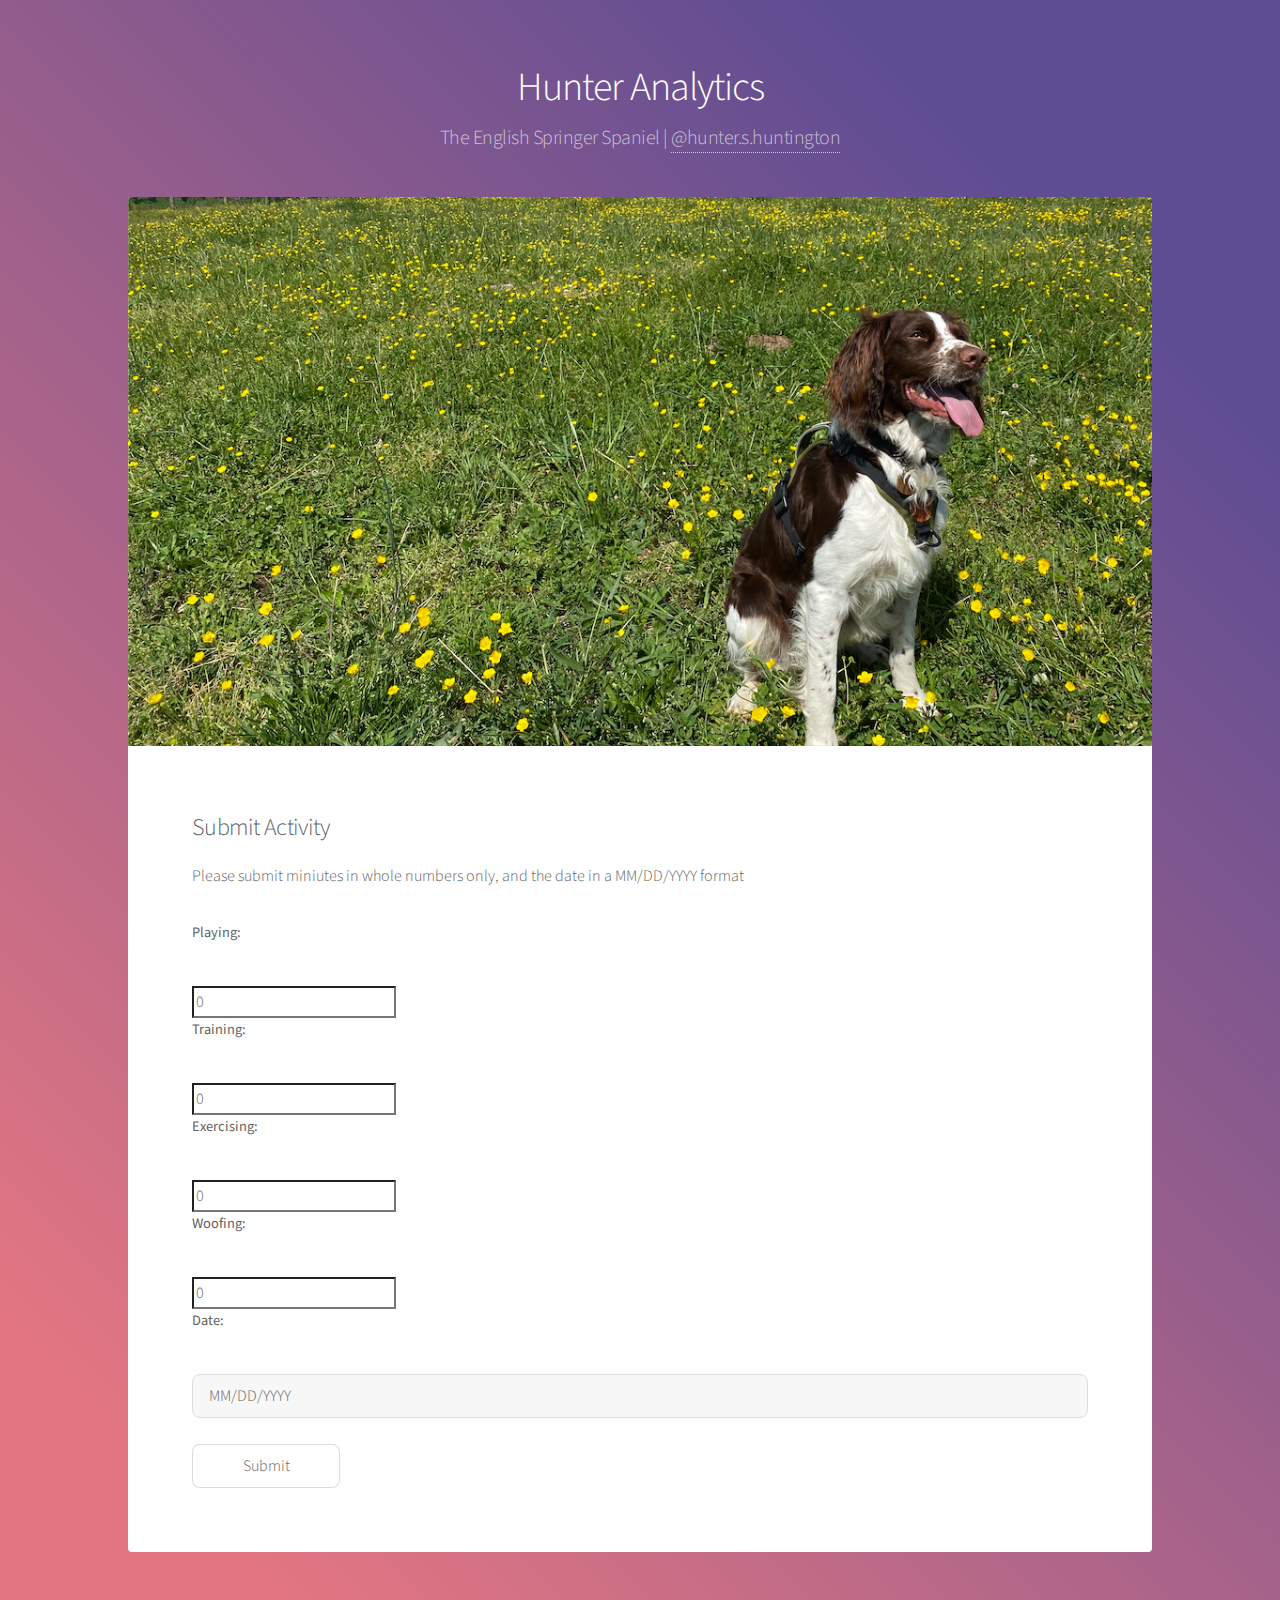
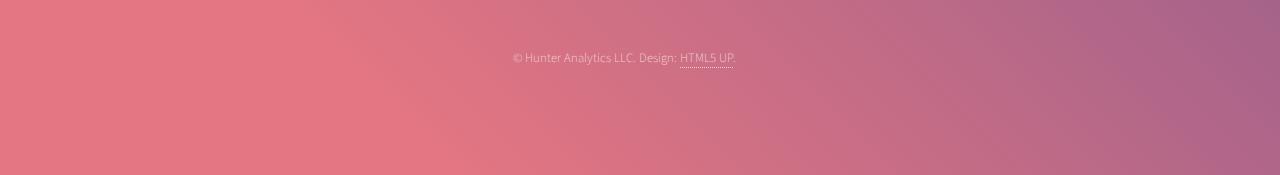
==== commit c73fd8fb: "spelling updates html" ====
--- a/assets/index.html
+++ b/assets/index.html
@@ -30,7 +30,7 @@
 							<section id="content" class="main">
 								<span class="image main"><img src="images/hunter_home.jpg" alt="" /></span>
 								<h2>Submit Activity</h2>
-								<p>Please submit whole numbers only, and the date in a MM/DD/YYYY format</p>
+								<p>Please submit miniutes in whole numbers only, and the date in a MM/DD/YYYY format</p>
 								<p></p>
 								    <form action="/form" method="post">
 							        <label>Playing:</label><br />
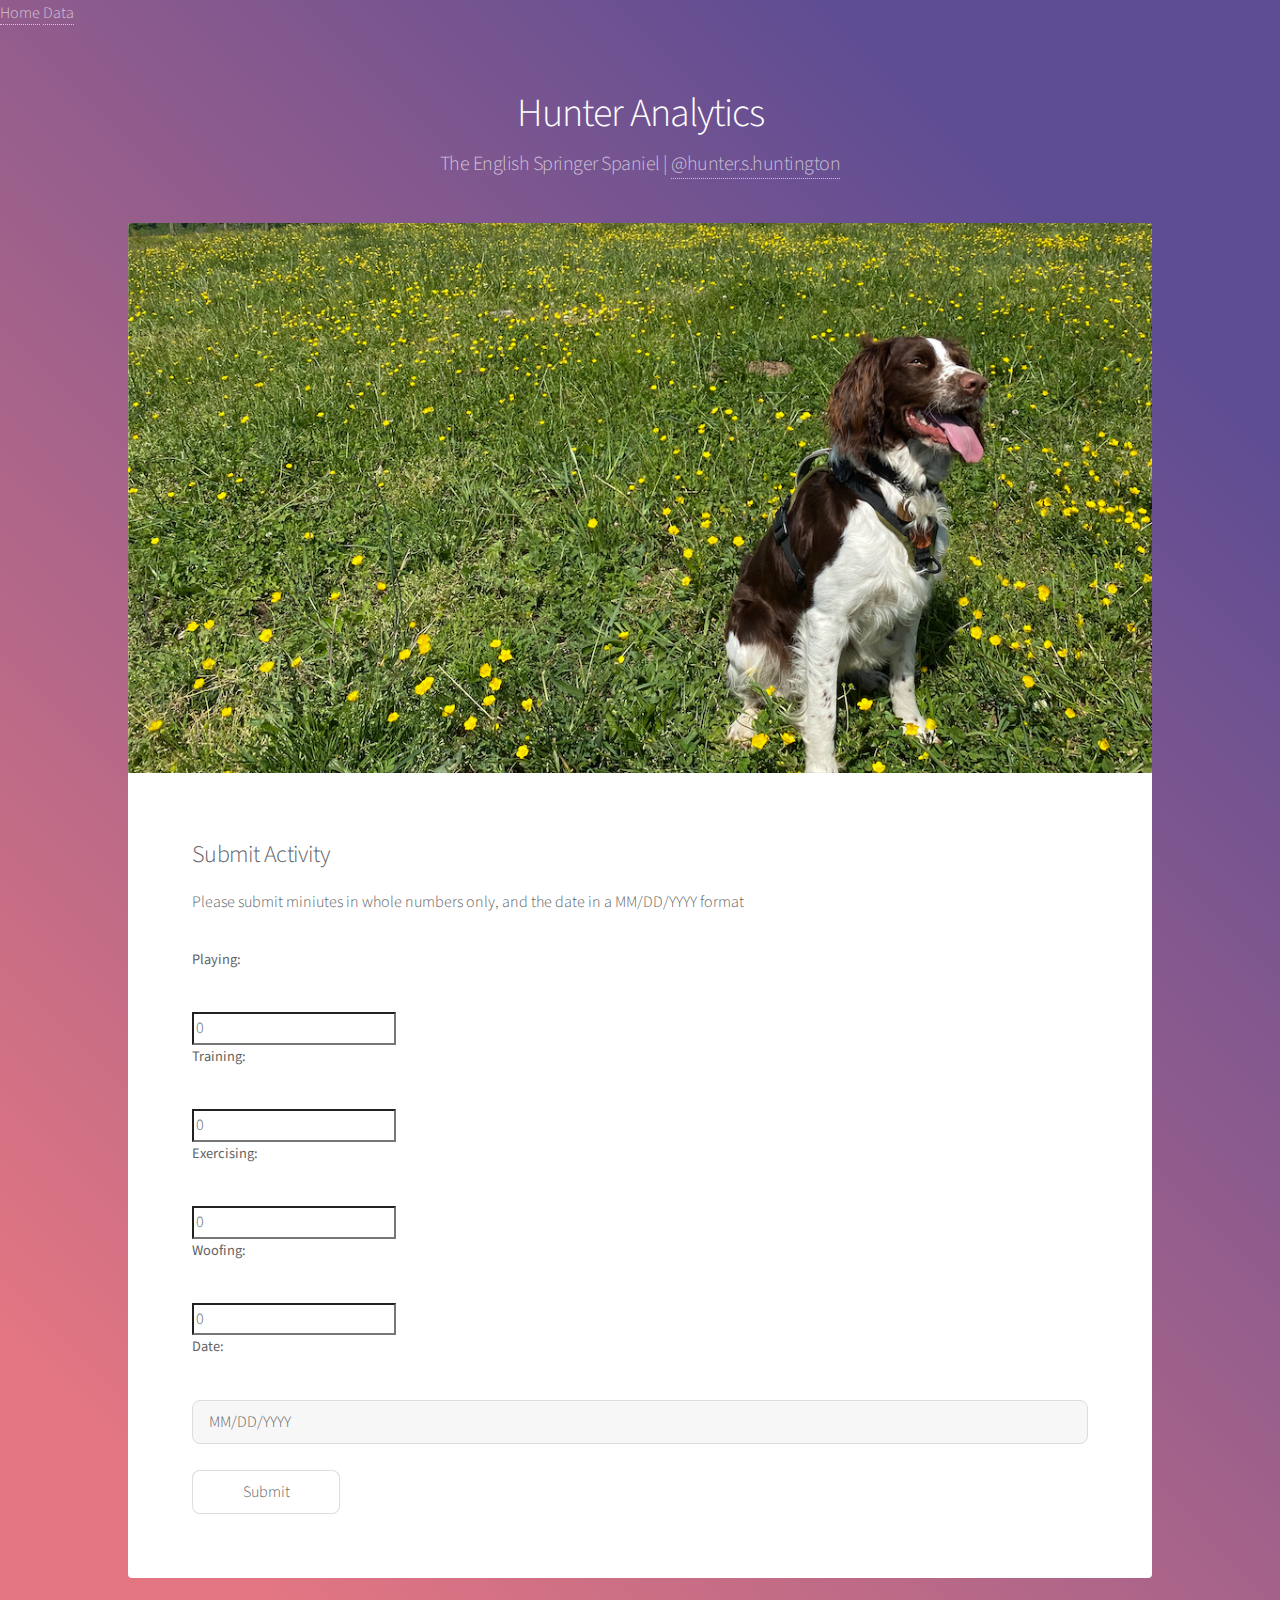
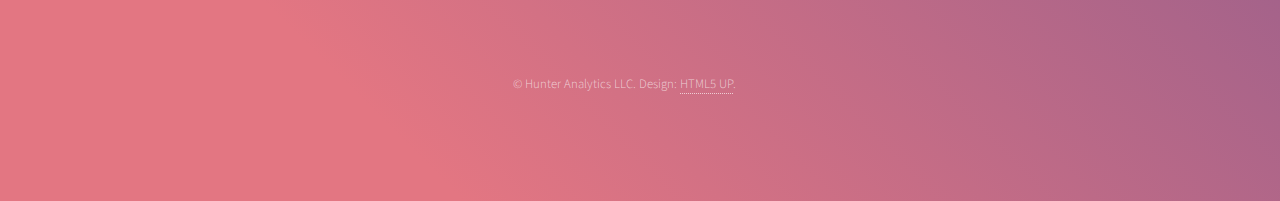
==== commit ab1870b8: "submission updates" ====
--- a/assets/index.html
+++ b/assets/index.html
@@ -13,6 +13,10 @@
 		<noscript><link rel="stylesheet" href="css/noscript.css" /></noscript>
 	</head>
 	<body class="is-preload">
+		<nav>
+			<a href="./index.html">Home</a>
+			<a href="./submissions.html">Data</a>
+		</nav>
 
 		<!-- Wrapper -->
 			<div id="wrapper">
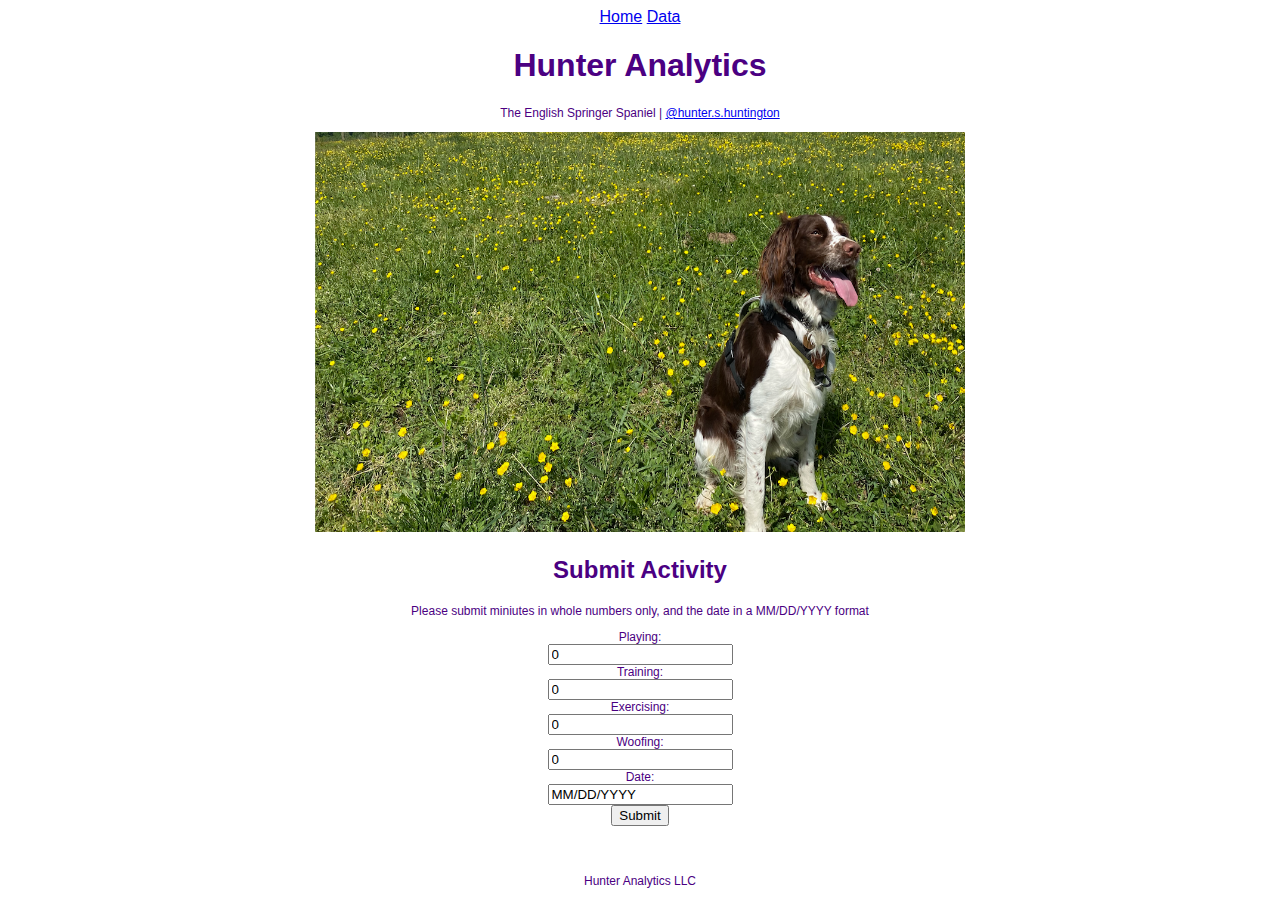
==== commit 022b2306: "css/js folders added" ====
--- a/assets/index.html
+++ b/assets/index.html
@@ -1,18 +1,10 @@
 <!DOCTYPE HTML>
-<!--
-	Stellar by HTML5 UP
-	html5up.net | @ajlkn
-	Free for personal and commercial use under the CCA 3.0 license (html5up.net/license)
--->
 <html>
 	<head>
 		<title>Hunter Analytics</title>
-		<meta charset="utf-8" />
-		<meta name="viewport" content="width=device-width, initial-scale=1, user-scalable=no" />
 		<link rel="stylesheet" href="css/main.css" />
-		<noscript><link rel="stylesheet" href="css/noscript.css" /></noscript>
 	</head>
-	<body class="is-preload">
+	<body>
 		<nav>
 			<a href="./index.html">Home</a>
 			<a href="./submissions.html">Data</a>
@@ -32,7 +24,7 @@
 
 						<!-- Content -->
 							<section id="content" class="main">
-								<span class="image main"><img src="images/hunter_home.jpg" alt="" /></span>
+								<span class="image main"><img src="images/hunter_home.jpg" alt="Hunter my Dog an English Springer Spaniel" style="width:650px;height:400px;"/></span>
 								<h2>Submit Activity</h2>
 								<p>Please submit miniutes in whole numbers only, and the date in a MM/DD/YYYY format</p>
 								<p></p>
@@ -52,10 +44,11 @@
 							</section>
 
 					</div>
-
+				<br>
+				<br>
 				<!-- Footer -->
 					<footer id="footer">
-						<p class="copyright">&copy; Hunter Analytics LLC. Design: <a href="https://html5up.net">HTML5 UP</a>.</p>
+						<p>Hunter Analytics LLC</p>
 					</footer>
 			</div>
 	</body>
--- a/assets/css/main.css
+++ b/assets/css/main.css
@@ -1,3785 +1,15 @@
-@import url(fontawesome-all.min.css);
-@import 'https://fonts.googleapis.com/css?family=Source+Sans+Pro:300,400';
-
-/*
-	Stellar by HTML5 UP
-	html5up.net | @ajlkn
-	Free for personal and commercial use under the CCA 3.0 license (html5up.net/license)
-*/
-
-html, body, div, span, applet, object,
-iframe, h1, h2, h3, h4, h5, h6, p, blockquote,
-pre, a, abbr, acronym, address, big, cite,
-code, del, dfn, em, img, ins, kbd, q, s, samp,
-small, strike, strong, sub, sup, tt, var, b,
-u, i, center, dl, dt, dd, ol, ul, li, fieldset,
-form, label, legend, table, caption, tbody,
-tfoot, thead, tr, th, td, article, aside,
-canvas, details, embed, figure, figcaption,
-footer, header, hgroup, menu, nav, output, ruby,
-section, summary, time, mark, audio, video {
-	margin: 0;
-	padding: 0;
-	border: 0;
-	font-size: 100%;
-	font: inherit;
-	vertical-align: baseline;}
-
-article, aside, details, figcaption, figure,
-footer, header, hgroup, menu, nav, section {
-	display: block;}
-
-body {
-	line-height: 1;
+body, h1, h2 {
+    color:indigo;
+    font-family: Verdana, Geneva, Tahoma, sans-serif;
+    text-align: center;
+}
+p, table, tr, th, td, form {
+    font-family: Verdana, Geneva, Tahoma, sans-serif;
+    font-size: 12px;
+    text-align: center;
 }
 
-ol, ul {
-	list-style: none;
-}
-
-blockquote, q {
-	quotes: none;
-}
-
-	blockquote:before, blockquote:after, q:before, q:after {
-		content: '';
-		content: none;
-	}
-
-table {
-	border-collapse: collapse;
-	border-spacing: 0;
-}
-
-body {
-	-webkit-text-size-adjust: none;
-}
-
-mark {
-	background-color: transparent;
-	color: inherit;
-}
-
-input::-moz-focus-inner {
-	border: 0;
-	padding: 0;
-}
-
-input, select, textarea {
-	-moz-appearance: none;
-	-webkit-appearance: none;
-	-ms-appearance: none;
-	appearance: none;
-}
-
-/* Basic */
-
-	@-ms-viewport {
-		width: device-width;
-	}
-
-	body {
-		-ms-overflow-style: scrollbar;
-	}
-
-	@media screen and (max-width: 480px) {
-
-		html, body {
-			min-width: 320px;
-		}
-
-	}
-
-	html {
-		box-sizing: border-box;
-	}
-
-	*, *:before, *:after {
-		box-sizing: inherit;
-	}
-
-	body {
-		background-color: #935d8c;
-		background-image: url("images/overlay.png"), -moz-linear-gradient(45deg, #e37682 15%, #5f4d93 85%);
-		background-image: url("images/overlay.png"), -webkit-linear-gradient(45deg, #e37682 15%, #5f4d93 85%);
-		background-image: url("images/overlay.png"), -ms-linear-gradient(45deg, #e37682 15%, #5f4d93 85%);
-		background-image: url("images/overlay.png"), linear-gradient(45deg, #e37682 15%, #5f4d93 85%);
-	}
-
-		body.is-preload *, body.is-preload *:before, body.is-preload *:after {
-			-moz-animation: none !important;
-			-webkit-animation: none !important;
-			-ms-animation: none !important;
-			animation: none !important;
-			-moz-transition: none !important;
-			-webkit-transition: none !important;
-			-ms-transition: none !important;
-			transition: none !important;
-		}
-
-/* Type */
-
-	body {
-		background-color: #935d8c;
-		color: rgba(255, 255, 255, 0.65);
-	}
-
-	body, input, select, textarea {
-		font-family: "Source Sans Pro", Helvetica, sans-serif;
-		font-size: 17pt;
-		font-weight: 300;
-		line-height: 1.65;
-	}
-
-		@media screen and (max-width: 1680px) {
-
-			body, input, select, textarea {
-				font-size: 14pt;
-			}
-
-		}
-
-		@media screen and (max-width: 1280px) {
-
-			body, input, select, textarea {
-				font-size: 12pt;
-			}
-
-		}
-
-		@media screen and (max-width: 360px) {
-
-			body, input, select, textarea {
-				font-size: 11pt;
-			}
-
-		}
-
-	a {
-		-moz-transition: color 0.2s ease, border-bottom 0.2s ease;
-		-webkit-transition: color 0.2s ease, border-bottom 0.2s ease;
-		-ms-transition: color 0.2s ease, border-bottom 0.2s ease;
-		transition: color 0.2s ease, border-bottom 0.2s ease;
-		text-decoration: none;
-		border-bottom: dotted 1px;
-		color: inherit;
-	}
-
-		a:hover {
-			border-bottom-color: transparent;
-		}
-
-	strong, b {
-		font-weight: 400;
-	}
-
-	em, i {
-		font-style: italic;
-	}
-
-	p {
-		margin: 0 0 2em 0;
-	}
-
-		p.content {
-			-moz-columns: 20em 2;
-			-webkit-columns: 20em 2;
-			-ms-columns: 20em 2;
-			columns: 20em 2;
-			-moz-column-gap: 2em;
-			-webkit-column-gap: 2em;
-			-ms-column-gap: 2em;
-			column-gap: 2em;
-			text-align: justify;
-		}
-
-	h1, h2, h3, h4, h5, h6 {
-		font-weight: 300;
-		line-height: 1.5;
-		margin: 0 0 0.7em 0;
-		letter-spacing: -0.025em;
-	}
-
-		h1 a, h2 a, h3 a, h4 a, h5 a, h6 a {
-			color: inherit;
-			text-decoration: none;
-		}
-
-	h1 {
-		font-size: 2.5em;
-		line-height: 1.2;
-	}
-
-	h2 {
-		font-size: 1.5em;
-	}
-
-	h3 {
-		font-size: 1.25em;
-	}
-
-	h4 {
-		font-size: 1.1em;
-	}
-
-	h5 {
-		font-size: 0.9em;
-	}
-
-	h6 {
-		font-size: 0.7em;
-	}
-
-	@media screen and (max-width: 736px) {
-
-		h1 {
-			font-size: 2em;
-		}
-
-	}
-
-	sub {
-		font-size: 0.8em;
-		position: relative;
-		top: 0.5em;
-	}
-
-	sup {
-		font-size: 0.8em;
-		position: relative;
-		top: -0.5em;
-	}
-
-	blockquote {
-		border-left: solid 4px;
-		font-style: italic;
-		margin: 0 0 2em 0;
-		padding: 0.5em 0 0.5em 2em;
-	}
-
-	code {
-		border-radius: 8px;
-		border: solid 1px;
-		font-family: "Courier New", monospace;
-		font-size: 0.9em;
-		margin: 0 0.25em;
-		padding: 0.25em 0.65em;
-	}
-
-	pre {
-		-webkit-overflow-scrolling: touch;
-		font-family: "Courier New", monospace;
-		font-size: 0.9em;
-		margin: 0 0 2em 0;
-	}
-
-		pre code {
-			display: block;
-			line-height: 1.75;
-			padding: 1em 1.5em;
-			overflow-x: auto;
-		}
-
-	hr {
-		border: 0;
-		border-bottom: solid 1px;
-		margin: 2em 0;
-	}
-
-		hr.major {
-			margin: 3em 0;
-		}
-
-	.align-left {
-		text-align: left;
-	}
-
-	.align-center {
-		text-align: center;
-	}
-
-	.align-right {
-		text-align: right;
-	}
-
-	input, select, textarea {
-		color: #ffffff;
-	}
-
-	a:hover {
-		color: #ffffff;
-	}
-
-	strong, b {
-		color: #ffffff;
-	}
-
-	h1, h2, h3, h4, h5, h6 {
-		color: #ffffff;
-	}
-
-	blockquote {
-		border-left-color: rgba(255, 255, 255, 0.35);
-	}
-
-	code {
-		background: rgba(255, 255, 255, 0.075);
-		border-color: rgba(255, 255, 255, 0.35);
-	}
-
-	hr {
-		border-bottom-color: rgba(255, 255, 255, 0.35);
-	}
-
-/* Row */
-
-	.row {
-		display: flex;
-		flex-wrap: wrap;
-		box-sizing: border-box;
-		align-items: stretch;
-	}
-
-		.row > * {
-			box-sizing: border-box;
-		}
-
-		.row.gtr-uniform > * > :last-child {
-			margin-bottom: 0;
-		}
-
-		.row.aln-left {
-			justify-content: flex-start;
-		}
-
-		.row.aln-center {
-			justify-content: center;
-		}
-
-		.row.aln-right {
-			justify-content: flex-end;
-		}
-
-		.row.aln-top {
-			align-items: flex-start;
-		}
-
-		.row.aln-middle {
-			align-items: center;
-		}
-
-		.row.aln-bottom {
-			align-items: flex-end;
-		}
-
-		.row > .imp {
-			order: -1;
-		}
-
-		.row > .col-1 {
-			width: 8.33333%;
-		}
-
-		.row > .off-1 {
-			margin-left: 8.33333%;
-		}
-
-		.row > .col-2 {
-			width: 16.66667%;
-		}
-
-		.row > .off-2 {
-			margin-left: 16.66667%;
-		}
-
-		.row > .col-3 {
-			width: 25%;
-		}
-
-		.row > .off-3 {
-			margin-left: 25%;
-		}
-
-		.row > .col-4 {
-			width: 33.33333%;
-		}
-
-		.row > .off-4 {
-			margin-left: 33.33333%;
-		}
-
-		.row > .col-5 {
-			width: 41.66667%;
-		}
-
-		.row > .off-5 {
-			margin-left: 41.66667%;
-		}
-
-		.row > .col-6 {
-			width: 50%;
-		}
-
-		.row > .off-6 {
-			margin-left: 50%;
-		}
-
-		.row > .col-7 {
-			width: 58.33333%;
-		}
-
-		.row > .off-7 {
-			margin-left: 58.33333%;
-		}
-
-		.row > .col-8 {
-			width: 66.66667%;
-		}
-
-		.row > .off-8 {
-			margin-left: 66.66667%;
-		}
-
-		.row > .col-9 {
-			width: 75%;
-		}
-
-		.row > .off-9 {
-			margin-left: 75%;
-		}
-
-		.row > .col-10 {
-			width: 83.33333%;
-		}
-
-		.row > .off-10 {
-			margin-left: 83.33333%;
-		}
-
-		.row > .col-11 {
-			width: 91.66667%;
-		}
-
-		.row > .off-11 {
-			margin-left: 91.66667%;
-		}
-
-		.row > .col-12 {
-			width: 100%;
-		}
-
-		.row > .off-12 {
-			margin-left: 100%;
-		}
-
-		.row.gtr-0 {
-			margin-top: 0;
-			margin-left: 0em;
-		}
-
-			.row.gtr-0 > * {
-				padding: 0 0 0 0em;
-			}
-
-			.row.gtr-0.gtr-uniform {
-				margin-top: 0em;
-			}
-
-				.row.gtr-0.gtr-uniform > * {
-					padding-top: 0em;
-				}
-
-		.row.gtr-25 {
-			margin-top: 0;
-			margin-left: -0.375em;
-		}
-
-			.row.gtr-25 > * {
-				padding: 0 0 0 0.375em;
-			}
-
-			.row.gtr-25.gtr-uniform {
-				margin-top: -0.375em;
-			}
-
-				.row.gtr-25.gtr-uniform > * {
-					padding-top: 0.375em;
-				}
-
-		.row.gtr-50 {
-			margin-top: 0;
-			margin-left: -0.75em;
-		}
-
-			.row.gtr-50 > * {
-				padding: 0 0 0 0.75em;
-			}
-
-			.row.gtr-50.gtr-uniform {
-				margin-top: -0.75em;
-			}
-
-				.row.gtr-50.gtr-uniform > * {
-					padding-top: 0.75em;
-				}
-
-		.row {
-			margin-top: 0;
-			margin-left: -1.5em;
-		}
-
-			.row > * {
-				padding: 0 0 0 1.5em;
-			}
-
-			.row.gtr-uniform {
-				margin-top: -1.5em;
-			}
-
-				.row.gtr-uniform > * {
-					padding-top: 1.5em;
-				}
-
-		.row.gtr-150 {
-			margin-top: 0;
-			margin-left: -2.25em;
-		}
-
-			.row.gtr-150 > * {
-				padding: 0 0 0 2.25em;
-			}
-
-			.row.gtr-150.gtr-uniform {
-				margin-top: -2.25em;
-			}
-
-				.row.gtr-150.gtr-uniform > * {
-					padding-top: 2.25em;
-				}
-
-		.row.gtr-200 {
-			margin-top: 0;
-			margin-left: -3em;
-		}
-
-			.row.gtr-200 > * {
-				padding: 0 0 0 3em;
-			}
-
-			.row.gtr-200.gtr-uniform {
-				margin-top: -3em;
-			}
-
-				.row.gtr-200.gtr-uniform > * {
-					padding-top: 3em;
-				}
-
-		@media screen and (max-width: 1680px) {
-
-			.row {
-				display: flex;
-				flex-wrap: wrap;
-				box-sizing: border-box;
-				align-items: stretch;
-			}
-
-				.row > * {
-					box-sizing: border-box;
-				}
-
-				.row.gtr-uniform > * > :last-child {
-					margin-bottom: 0;
-				}
-
-				.row.aln-left {
-					justify-content: flex-start;
-				}
-
-				.row.aln-center {
-					justify-content: center;
-				}
-
-				.row.aln-right {
-					justify-content: flex-end;
-				}
-
-				.row.aln-top {
-					align-items: flex-start;
-				}
-
-				.row.aln-middle {
-					align-items: center;
-				}
-
-				.row.aln-bottom {
-					align-items: flex-end;
-				}
-
-				.row > .imp-xlarge {
-					order: -1;
-				}
-
-				.row > .col-1-xlarge {
-					width: 8.33333%;
-				}
-
-				.row > .off-1-xlarge {
-					margin-left: 8.33333%;
-				}
-
-				.row > .col-2-xlarge {
-					width: 16.66667%;
-				}
-
-				.row > .off-2-xlarge {
-					margin-left: 16.66667%;
-				}
-
-				.row > .col-3-xlarge {
-					width: 25%;
-				}
-
-				.row > .off-3-xlarge {
-					margin-left: 25%;
-				}
-
-				.row > .col-4-xlarge {
-					width: 33.33333%;
-				}
-
-				.row > .off-4-xlarge {
-					margin-left: 33.33333%;
-				}
-
-				.row > .col-5-xlarge {
-					width: 41.66667%;
-				}
-
-				.row > .off-5-xlarge {
-					margin-left: 41.66667%;
-				}
-
-				.row > .col-6-xlarge {
-					width: 50%;
-				}
-
-				.row > .off-6-xlarge {
-					margin-left: 50%;
-				}
-
-				.row > .col-7-xlarge {
-					width: 58.33333%;
-				}
-
-				.row > .off-7-xlarge {
-					margin-left: 58.33333%;
-				}
-
-				.row > .col-8-xlarge {
-					width: 66.66667%;
-				}
-
-				.row > .off-8-xlarge {
-					margin-left: 66.66667%;
-				}
-
-				.row > .col-9-xlarge {
-					width: 75%;
-				}
-
-				.row > .off-9-xlarge {
-					margin-left: 75%;
-				}
-
-				.row > .col-10-xlarge {
-					width: 83.33333%;
-				}
-
-				.row > .off-10-xlarge {
-					margin-left: 83.33333%;
-				}
-
-				.row > .col-11-xlarge {
-					width: 91.66667%;
-				}
-
-				.row > .off-11-xlarge {
-					margin-left: 91.66667%;
-				}
-
-				.row > .col-12-xlarge {
-					width: 100%;
-				}
-
-				.row > .off-12-xlarge {
-					margin-left: 100%;
-				}
-
-				.row.gtr-0 {
-					margin-top: 0;
-					margin-left: 0em;
-				}
-
-					.row.gtr-0 > * {
-						padding: 0 0 0 0em;
-					}
-
-					.row.gtr-0.gtr-uniform {
-						margin-top: 0em;
-					}
-
-						.row.gtr-0.gtr-uniform > * {
-							padding-top: 0em;
-						}
-
-				.row.gtr-25 {
-					margin-top: 0;
-					margin-left: -0.375em;
-				}
-
-					.row.gtr-25 > * {
-						padding: 0 0 0 0.375em;
-					}
-
-					.row.gtr-25.gtr-uniform {
-						margin-top: -0.375em;
-					}
-
-						.row.gtr-25.gtr-uniform > * {
-							padding-top: 0.375em;
-						}
-
-				.row.gtr-50 {
-					margin-top: 0;
-					margin-left: -0.75em;
-				}
-
-					.row.gtr-50 > * {
-						padding: 0 0 0 0.75em;
-					}
-
-					.row.gtr-50.gtr-uniform {
-						margin-top: -0.75em;
-					}
-
-						.row.gtr-50.gtr-uniform > * {
-							padding-top: 0.75em;
-						}
-
-				.row {
-					margin-top: 0;
-					margin-left: -1.5em;
-				}
-
-					.row > * {
-						padding: 0 0 0 1.5em;
-					}
-
-					.row.gtr-uniform {
-						margin-top: -1.5em;
-					}
-
-						.row.gtr-uniform > * {
-							padding-top: 1.5em;
-						}
-
-				.row.gtr-150 {
-					margin-top: 0;
-					margin-left: -2.25em;
-				}
-
-					.row.gtr-150 > * {
-						padding: 0 0 0 2.25em;
-					}
-
-					.row.gtr-150.gtr-uniform {
-						margin-top: -2.25em;
-					}
-
-						.row.gtr-150.gtr-uniform > * {
-							padding-top: 2.25em;
-						}
-
-				.row.gtr-200 {
-					margin-top: 0;
-					margin-left: -3em;
-				}
-
-					.row.gtr-200 > * {
-						padding: 0 0 0 3em;
-					}
-
-					.row.gtr-200.gtr-uniform {
-						margin-top: -3em;
-					}
-
-						.row.gtr-200.gtr-uniform > * {
-							padding-top: 3em;
-						}
-
-		}
-
-		@media screen and (max-width: 1280px) {
-
-			.row {
-				display: flex;
-				flex-wrap: wrap;
-				box-sizing: border-box;
-				align-items: stretch;
-			}
-
-				.row > * {
-					box-sizing: border-box;
-				}
-
-				.row.gtr-uniform > * > :last-child {
-					margin-bottom: 0;
-				}
-
-				.row.aln-left {
-					justify-content: flex-start;
-				}
-
-				.row.aln-center {
-					justify-content: center;
-				}
-
-				.row.aln-right {
-					justify-content: flex-end;
-				}
-
-				.row.aln-top {
-					align-items: flex-start;
-				}
-
-				.row.aln-middle {
-					align-items: center;
-				}
-
-				.row.aln-bottom {
-					align-items: flex-end;
-				}
-
-				.row > .imp-large {
-					order: -1;
-				}
-
-				.row > .col-1-large {
-					width: 8.33333%;
-				}
-
-				.row > .off-1-large {
-					margin-left: 8.33333%;
-				}
-
-				.row > .col-2-large {
-					width: 16.66667%;
-				}
-
-				.row > .off-2-large {
-					margin-left: 16.66667%;
-				}
-
-				.row > .col-3-large {
-					width: 25%;
-				}
-
-				.row > .off-3-large {
-					margin-left: 25%;
-				}
-
-				.row > .col-4-large {
-					width: 33.33333%;
-				}
-
-				.row > .off-4-large {
-					margin-left: 33.33333%;
-				}
-
-				.row > .col-5-large {
-					width: 41.66667%;
-				}
-
-				.row > .off-5-large {
-					margin-left: 41.66667%;
-				}
-
-				.row > .col-6-large {
-					width: 50%;
-				}
-
-				.row > .off-6-large {
-					margin-left: 50%;
-				}
-
-				.row > .col-7-large {
-					width: 58.33333%;
-				}
-
-				.row > .off-7-large {
-					margin-left: 58.33333%;
-				}
-
-				.row > .col-8-large {
-					width: 66.66667%;
-				}
-
-				.row > .off-8-large {
-					margin-left: 66.66667%;
-				}
-
-				.row > .col-9-large {
-					width: 75%;
-				}
-
-				.row > .off-9-large {
-					margin-left: 75%;
-				}
-
-				.row > .col-10-large {
-					width: 83.33333%;
-				}
-
-				.row > .off-10-large {
-					margin-left: 83.33333%;
-				}
-
-				.row > .col-11-large {
-					width: 91.66667%;
-				}
-
-				.row > .off-11-large {
-					margin-left: 91.66667%;
-				}
-
-				.row > .col-12-large {
-					width: 100%;
-				}
-
-				.row > .off-12-large {
-					margin-left: 100%;
-				}
-
-				.row.gtr-0 {
-					margin-top: 0;
-					margin-left: 0em;
-				}
-
-					.row.gtr-0 > * {
-						padding: 0 0 0 0em;
-					}
-
-					.row.gtr-0.gtr-uniform {
-						margin-top: 0em;
-					}
-
-						.row.gtr-0.gtr-uniform > * {
-							padding-top: 0em;
-						}
-
-				.row.gtr-25 {
-					margin-top: 0;
-					margin-left: -0.375em;
-				}
-
-					.row.gtr-25 > * {
-						padding: 0 0 0 0.375em;
-					}
-
-					.row.gtr-25.gtr-uniform {
-						margin-top: -0.375em;
-					}
-
-						.row.gtr-25.gtr-uniform > * {
-							padding-top: 0.375em;
-						}
-
-				.row.gtr-50 {
-					margin-top: 0;
-					margin-left: -0.75em;
-				}
-
-					.row.gtr-50 > * {
-						padding: 0 0 0 0.75em;
-					}
-
-					.row.gtr-50.gtr-uniform {
-						margin-top: -0.75em;
-					}
-
-						.row.gtr-50.gtr-uniform > * {
-							padding-top: 0.75em;
-						}
-
-				.row {
-					margin-top: 0;
-					margin-left: -1.5em;
-				}
-
-					.row > * {
-						padding: 0 0 0 1.5em;
-					}
-
-					.row.gtr-uniform {
-						margin-top: -1.5em;
-					}
-
-						.row.gtr-uniform > * {
-							padding-top: 1.5em;
-						}
-
-				.row.gtr-150 {
-					margin-top: 0;
-					margin-left: -2.25em;
-				}
-
-					.row.gtr-150 > * {
-						padding: 0 0 0 2.25em;
-					}
-
-					.row.gtr-150.gtr-uniform {
-						margin-top: -2.25em;
-					}
-
-						.row.gtr-150.gtr-uniform > * {
-							padding-top: 2.25em;
-						}
-
-				.row.gtr-200 {
-					margin-top: 0;
-					margin-left: -3em;
-				}
-
-					.row.gtr-200 > * {
-						padding: 0 0 0 3em;
-					}
-
-					.row.gtr-200.gtr-uniform {
-						margin-top: -3em;
-					}
-
-						.row.gtr-200.gtr-uniform > * {
-							padding-top: 3em;
-						}
-
-		}
-
-		@media screen and (max-width: 980px) {
-
-			.row {
-				display: flex;
-				flex-wrap: wrap;
-				box-sizing: border-box;
-				align-items: stretch;
-			}
-
-				.row > * {
-					box-sizing: border-box;
-				}
-
-				.row.gtr-uniform > * > :last-child {
-					margin-bottom: 0;
-				}
-
-				.row.aln-left {
-					justify-content: flex-start;
-				}
-
-				.row.aln-center {
-					justify-content: center;
-				}
-
-				.row.aln-right {
-					justify-content: flex-end;
-				}
-
-				.row.aln-top {
-					align-items: flex-start;
-				}
-
-				.row.aln-middle {
-					align-items: center;
-				}
-
-				.row.aln-bottom {
-					align-items: flex-end;
-				}
-
-				.row > .imp-medium {
-					order: -1;
-				}
-
-				.row > .col-1-medium {
-					width: 8.33333%;
-				}
-
-				.row > .off-1-medium {
-					margin-left: 8.33333%;
-				}
-
-				.row > .col-2-medium {
-					width: 16.66667%;
-				}
-
-				.row > .off-2-medium {
-					margin-left: 16.66667%;
-				}
-
-				.row > .col-3-medium {
-					width: 25%;
-				}
-
-				.row > .off-3-medium {
-					margin-left: 25%;
-				}
-
-				.row > .col-4-medium {
-					width: 33.33333%;
-				}
-
-				.row > .off-4-medium {
-					margin-left: 33.33333%;
-				}
-
-				.row > .col-5-medium {
-					width: 41.66667%;
-				}
-
-				.row > .off-5-medium {
-					margin-left: 41.66667%;
-				}
-
-				.row > .col-6-medium {
-					width: 50%;
-				}
-
-				.row > .off-6-medium {
-					margin-left: 50%;
-				}
-
-				.row > .col-7-medium {
-					width: 58.33333%;
-				}
-
-				.row > .off-7-medium {
-					margin-left: 58.33333%;
-				}
-
-				.row > .col-8-medium {
-					width: 66.66667%;
-				}
-
-				.row > .off-8-medium {
-					margin-left: 66.66667%;
-				}
-
-				.row > .col-9-medium {
-					width: 75%;
-				}
-
-				.row > .off-9-medium {
-					margin-left: 75%;
-				}
-
-				.row > .col-10-medium {
-					width: 83.33333%;
-				}
-
-				.row > .off-10-medium {
-					margin-left: 83.33333%;
-				}
-
-				.row > .col-11-medium {
-					width: 91.66667%;
-				}
-
-				.row > .off-11-medium {
-					margin-left: 91.66667%;
-				}
-
-				.row > .col-12-medium {
-					width: 100%;
-				}
-
-				.row > .off-12-medium {
-					margin-left: 100%;
-				}
-
-				.row.gtr-0 {
-					margin-top: 0;
-					margin-left: 0em;
-				}
-
-					.row.gtr-0 > * {
-						padding: 0 0 0 0em;
-					}
-
-					.row.gtr-0.gtr-uniform {
-						margin-top: 0em;
-					}
-
-						.row.gtr-0.gtr-uniform > * {
-							padding-top: 0em;
-						}
-
-				.row.gtr-25 {
-					margin-top: 0;
-					margin-left: -0.375em;
-				}
-
-					.row.gtr-25 > * {
-						padding: 0 0 0 0.375em;
-					}
-
-					.row.gtr-25.gtr-uniform {
-						margin-top: -0.375em;
-					}
-
-						.row.gtr-25.gtr-uniform > * {
-							padding-top: 0.375em;
-						}
-
-				.row.gtr-50 {
-					margin-top: 0;
-					margin-left: -0.75em;
-				}
-
-					.row.gtr-50 > * {
-						padding: 0 0 0 0.75em;
-					}
-
-					.row.gtr-50.gtr-uniform {
-						margin-top: -0.75em;
-					}
-
-						.row.gtr-50.gtr-uniform > * {
-							padding-top: 0.75em;
-						}
-
-				.row {
-					margin-top: 0;
-					margin-left: -1.5em;
-				}
-
-					.row > * {
-						padding: 0 0 0 1.5em;
-					}
-
-					.row.gtr-uniform {
-						margin-top: -1.5em;
-					}
-
-						.row.gtr-uniform > * {
-							padding-top: 1.5em;
-						}
-
-				.row.gtr-150 {
-					margin-top: 0;
-					margin-left: -2.25em;
-				}
-
-					.row.gtr-150 > * {
-						padding: 0 0 0 2.25em;
-					}
-
-					.row.gtr-150.gtr-uniform {
-						margin-top: -2.25em;
-					}
-
-						.row.gtr-150.gtr-uniform > * {
-							padding-top: 2.25em;
-						}
-
-				.row.gtr-200 {
-					margin-top: 0;
-					margin-left: -3em;
-				}
-
-					.row.gtr-200 > * {
-						padding: 0 0 0 3em;
-					}
-
-					.row.gtr-200.gtr-uniform {
-						margin-top: -3em;
-					}
-
-						.row.gtr-200.gtr-uniform > * {
-							padding-top: 3em;
-						}
-
-		}
-
-		@media screen and (max-width: 736px) {
-
-			.row {
-				display: flex;
-				flex-wrap: wrap;
-				box-sizing: border-box;
-				align-items: stretch;
-			}
-
-				.row > * {
-					box-sizing: border-box;
-				}
-
-				.row.gtr-uniform > * > :last-child {
-					margin-bottom: 0;
-				}
-
-				.row.aln-left {
-					justify-content: flex-start;
-				}
-
-				.row.aln-center {
-					justify-content: center;
-				}
-
-				.row.aln-right {
-					justify-content: flex-end;
-				}
-
-				.row.aln-top {
-					align-items: flex-start;
-				}
-
-				.row.aln-middle {
-					align-items: center;
-				}
-
-				.row.aln-bottom {
-					align-items: flex-end;
-				}
-
-				.row > .imp-small {
-					order: -1;
-				}
-
-				.row > .col-1-small {
-					width: 8.33333%;
-				}
-
-				.row > .off-1-small {
-					margin-left: 8.33333%;
-				}
-
-				.row > .col-2-small {
-					width: 16.66667%;
-				}
-
-				.row > .off-2-small {
-					margin-left: 16.66667%;
-				}
-
-				.row > .col-3-small {
-					width: 25%;
-				}
-
-				.row > .off-3-small {
-					margin-left: 25%;
-				}
-
-				.row > .col-4-small {
-					width: 33.33333%;
-				}
-
-				.row > .off-4-small {
-					margin-left: 33.33333%;
-				}
-
-				.row > .col-5-small {
-					width: 41.66667%;
-				}
-
-				.row > .off-5-small {
-					margin-left: 41.66667%;
-				}
-
-				.row > .col-6-small {
-					width: 50%;
-				}
-
-				.row > .off-6-small {
-					margin-left: 50%;
-				}
-
-				.row > .col-7-small {
-					width: 58.33333%;
-				}
-
-				.row > .off-7-small {
-					margin-left: 58.33333%;
-				}
-
-				.row > .col-8-small {
-					width: 66.66667%;
-				}
-
-				.row > .off-8-small {
-					margin-left: 66.66667%;
-				}
-
-				.row > .col-9-small {
-					width: 75%;
-				}
-
-				.row > .off-9-small {
-					margin-left: 75%;
-				}
-
-				.row > .col-10-small {
-					width: 83.33333%;
-				}
-
-				.row > .off-10-small {
-					margin-left: 83.33333%;
-				}
-
-				.row > .col-11-small {
-					width: 91.66667%;
-				}
-
-				.row > .off-11-small {
-					margin-left: 91.66667%;
-				}
-
-				.row > .col-12-small {
-					width: 100%;
-				}
-
-				.row > .off-12-small {
-					margin-left: 100%;
-				}
-
-				.row.gtr-0 {
-					margin-top: 0;
-					margin-left: 0em;
-				}
-
-					.row.gtr-0 > * {
-						padding: 0 0 0 0em;
-					}
-
-					.row.gtr-0.gtr-uniform {
-						margin-top: 0em;
-					}
-
-						.row.gtr-0.gtr-uniform > * {
-							padding-top: 0em;
-						}
-
-				.row.gtr-25 {
-					margin-top: 0;
-					margin-left: -0.25em;
-				}
-
-					.row.gtr-25 > * {
-						padding: 0 0 0 0.25em;
-					}
-
-					.row.gtr-25.gtr-uniform {
-						margin-top: -0.25em;
-					}
-
-						.row.gtr-25.gtr-uniform > * {
-							padding-top: 0.25em;
-						}
-
-				.row.gtr-50 {
-					margin-top: 0;
-					margin-left: -0.5em;
-				}
-
-					.row.gtr-50 > * {
-						padding: 0 0 0 0.5em;
-					}
-
-					.row.gtr-50.gtr-uniform {
-						margin-top: -0.5em;
-					}
-
-						.row.gtr-50.gtr-uniform > * {
-							padding-top: 0.5em;
-						}
-
-				.row {
-					margin-top: 0;
-					margin-left: -1em;
-				}
-
-					.row > * {
-						padding: 0 0 0 1em;
-					}
-
-					.row.gtr-uniform {
-						margin-top: -1em;
-					}
-
-						.row.gtr-uniform > * {
-							padding-top: 1em;
-						}
-
-				.row.gtr-150 {
-					margin-top: 0;
-					margin-left: -1.5em;
-				}
-
-					.row.gtr-150 > * {
-						padding: 0 0 0 1.5em;
-					}
-
-					.row.gtr-150.gtr-uniform {
-						margin-top: -1.5em;
-					}
-
-						.row.gtr-150.gtr-uniform > * {
-							padding-top: 1.5em;
-						}
-
-				.row.gtr-200 {
-					margin-top: 0;
-					margin-left: -2em;
-				}
-
-					.row.gtr-200 > * {
-						padding: 0 0 0 2em;
-					}
-
-					.row.gtr-200.gtr-uniform {
-						margin-top: -2em;
-					}
-
-						.row.gtr-200.gtr-uniform > * {
-							padding-top: 2em;
-						}
-
-		}
-
-		@media screen and (max-width: 480px) {
-
-			.row {
-				display: flex;
-				flex-wrap: wrap;
-				box-sizing: border-box;
-				align-items: stretch;
-			}
-
-				.row > * {
-					box-sizing: border-box;
-				}
-
-				.row.gtr-uniform > * > :last-child {
-					margin-bottom: 0;
-				}
-
-				.row.aln-left {
-					justify-content: flex-start;
-				}
-
-				.row.aln-center {
-					justify-content: center;
-				}
-
-				.row.aln-right {
-					justify-content: flex-end;
-				}
-
-				.row.aln-top {
-					align-items: flex-start;
-				}
-
-				.row.aln-middle {
-					align-items: center;
-				}
-
-				.row.aln-bottom {
-					align-items: flex-end;
-				}
-
-				.row > .imp-xsmall {
-					order: -1;
-				}
-
-				.row > .col-1-xsmall {
-					width: 8.33333%;
-				}
-
-				.row > .off-1-xsmall {
-					margin-left: 8.33333%;
-				}
-
-				.row > .col-2-xsmall {
-					width: 16.66667%;
-				}
-
-				.row > .off-2-xsmall {
-					margin-left: 16.66667%;
-				}
-
-				.row > .col-3-xsmall {
-					width: 25%;
-				}
-
-				.row > .off-3-xsmall {
-					margin-left: 25%;
-				}
-
-				.row > .col-4-xsmall {
-					width: 33.33333%;
-				}
-
-				.row > .off-4-xsmall {
-					margin-left: 33.33333%;
-				}
-
-				.row > .col-5-xsmall {
-					width: 41.66667%;
-				}
-
-				.row > .off-5-xsmall {
-					margin-left: 41.66667%;
-				}
-
-				.row > .col-6-xsmall {
-					width: 50%;
-				}
-
-				.row > .off-6-xsmall {
-					margin-left: 50%;
-				}
-
-				.row > .col-7-xsmall {
-					width: 58.33333%;
-				}
-
-				.row > .off-7-xsmall {
-					margin-left: 58.33333%;
-				}
-
-				.row > .col-8-xsmall {
-					width: 66.66667%;
-				}
-
-				.row > .off-8-xsmall {
-					margin-left: 66.66667%;
-				}
-
-				.row > .col-9-xsmall {
-					width: 75%;
-				}
-
-				.row > .off-9-xsmall {
-					margin-left: 75%;
-				}
-
-				.row > .col-10-xsmall {
-					width: 83.33333%;
-				}
-
-				.row > .off-10-xsmall {
-					margin-left: 83.33333%;
-				}
-
-				.row > .col-11-xsmall {
-					width: 91.66667%;
-				}
-
-				.row > .off-11-xsmall {
-					margin-left: 91.66667%;
-				}
-
-				.row > .col-12-xsmall {
-					width: 100%;
-				}
-
-				.row > .off-12-xsmall {
-					margin-left: 100%;
-				}
-
-				.row.gtr-0 {
-					margin-top: 0;
-					margin-left: 0em;
-				}
-
-					.row.gtr-0 > * {
-						padding: 0 0 0 0em;
-					}
-
-					.row.gtr-0.gtr-uniform {
-						margin-top: 0em;
-					}
-
-						.row.gtr-0.gtr-uniform > * {
-							padding-top: 0em;
-						}
-
-				.row.gtr-25 {
-					margin-top: 0;
-					margin-left: -0.3125em;
-				}
-
-					.row.gtr-25 > * {
-						padding: 0 0 0 0.3125em;
-					}
-
-					.row.gtr-25.gtr-uniform {
-						margin-top: -0.3125em;
-					}
-
-						.row.gtr-25.gtr-uniform > * {
-							padding-top: 0.3125em;
-						}
-
-				.row.gtr-50 {
-					margin-top: 0;
-					margin-left: -0.625em;
-				}
-
-					.row.gtr-50 > * {
-						padding: 0 0 0 0.625em;
-					}
-
-					.row.gtr-50.gtr-uniform {
-						margin-top: -0.625em;
-					}
-
-						.row.gtr-50.gtr-uniform > * {
-							padding-top: 0.625em;
-						}
-
-				.row {
-					margin-top: 0;
-					margin-left: -1.25em;
-				}
-
-					.row > * {
-						padding: 0 0 0 1.25em;
-					}
-
-					.row.gtr-uniform {
-						margin-top: -1.25em;
-					}
-
-						.row.gtr-uniform > * {
-							padding-top: 1.25em;
-						}
-
-				.row.gtr-150 {
-					margin-top: 0;
-					margin-left: -1.875em;
-				}
-
-					.row.gtr-150 > * {
-						padding: 0 0 0 1.875em;
-					}
-
-					.row.gtr-150.gtr-uniform {
-						margin-top: -1.875em;
-					}
-
-						.row.gtr-150.gtr-uniform > * {
-							padding-top: 1.875em;
-						}
-
-				.row.gtr-200 {
-					margin-top: 0;
-					margin-left: -2.5em;
-				}
-
-					.row.gtr-200 > * {
-						padding: 0 0 0 2.5em;
-					}
-
-					.row.gtr-200.gtr-uniform {
-						margin-top: -2.5em;
-					}
-
-						.row.gtr-200.gtr-uniform > * {
-							padding-top: 2.5em;
-						}
-
-		}
-
-/* Box */
-
-	.box {
-		border-radius: 8px;
-		border: solid;
-		margin-bottom: 2em;
-		padding: 1.5em;
-	}
-
-		.box > :last-child,
-		.box > :last-child > :last-child,
-		.box > :last-child > :last-child > :last-child {
-			margin-bottom: 0;
-		}
-
-		.box.alt {
-			border: 0;
-			border-radius: 0;
-			padding: 0;
-		}
-
-	.box {
-		border-color: rgba(255, 255, 255, 0.35);
-	}
-
-/* Button */
-
-	input[type="submit"],
-	input[type="reset"],
-	input[type="button"],
-	button,
-	.button {
-		-moz-appearance: none;
-		-webkit-appearance: none;
-		-ms-appearance: none;
-		appearance: none;
-		-moz-transition: background-color 0.2s ease-in-out, color 0.2s ease-in-out;
-		-webkit-transition: background-color 0.2s ease-in-out, color 0.2s ease-in-out;
-		-ms-transition: background-color 0.2s ease-in-out, color 0.2s ease-in-out;
-		transition: background-color 0.2s ease-in-out, color 0.2s ease-in-out;
-		border-radius: 8px;
-		border: 0;
-		cursor: pointer;
-		display: inline-block;
-		font-weight: 300;
-		height: 2.75em;
-		line-height: 2.75em;
-		min-width: 9.25em;
-		padding: 0 1.5em;
-		text-align: center;
-		text-decoration: none;
-		white-space: nowrap;
-	}
-
-		input[type="submit"].icon,
-		input[type="reset"].icon,
-		input[type="button"].icon,
-		button.icon,
-		.button.icon {
-			padding-left: 1.35em;
-		}
-
-			input[type="submit"].icon:before,
-			input[type="reset"].icon:before,
-			input[type="button"].icon:before,
-			button.icon:before,
-			.button.icon:before {
-				margin-right: 0.5em;
-			}
-
-		input[type="submit"].fit,
-		input[type="reset"].fit,
-		input[type="button"].fit,
-		button.fit,
-		.button.fit {
-			width: 100%;
-		}
-
-		input[type="submit"].small,
-		input[type="reset"].small,
-		input[type="button"].small,
-		button.small,
-		.button.small {
-			font-size: 0.8em;
-		}
-
-		input[type="submit"].large,
-		input[type="reset"].large,
-		input[type="button"].large,
-		button.large,
-		.button.large {
-			font-size: 1.35em;
-		}
-
-		input[type="submit"].disabled, input[type="submit"]:disabled,
-		input[type="reset"].disabled,
-		input[type="reset"]:disabled,
-		input[type="button"].disabled,
-		input[type="button"]:disabled,
-		button.disabled,
-		button:disabled,
-		.button.disabled,
-		.button:disabled {
-			pointer-events: none;
-			opacity: 0.25;
-		}
-
-		@media screen and (max-width: 736px) {
-
-			input[type="submit"],
-			input[type="reset"],
-			input[type="button"],
-			button,
-			.button {
-				min-width: 0;
-			}
-
-		}
-
-	input[type="submit"],
-	input[type="reset"],
-	input[type="button"],
-	button,
-	.button {
-		background-color: transparent;
-		box-shadow: inset 0 0 0 1px rgba(255, 255, 255, 0.35);
-		color: #ffffff !important;
-	}
-
-		input[type="submit"]:hover,
-		input[type="reset"]:hover,
-		input[type="button"]:hover,
-		button:hover,
-		.button:hover {
-			background-color: rgba(255, 255, 255, 0.075);
-		}
-
-		input[type="submit"]:active,
-		input[type="reset"]:active,
-		input[type="button"]:active,
-		button:active,
-		.button:active {
-			background-color: rgba(255, 255, 255, 0.2);
-		}
-
-		input[type="submit"].icon:before,
-		input[type="reset"].icon:before,
-		input[type="button"].icon:before,
-		button.icon:before,
-		.button.icon:before {
-			color: rgba(255, 255, 255, 0.5);
-		}
-
-		input[type="submit"].primary,
-		input[type="reset"].primary,
-		input[type="button"].primary,
-		button.primary,
-		.button.primary {
-			background-color: #8cc9f0;
-			color: #ffffff !important;
-			box-shadow: none;
-		}
-
-			input[type="submit"].primary:hover,
-			input[type="reset"].primary:hover,
-			input[type="button"].primary:hover,
-			button.primary:hover,
-			.button.primary:hover {
-				background-color: #9acff2;
-			}
-
-			input[type="submit"].primary:active,
-			input[type="reset"].primary:active,
-			input[type="button"].primary:active,
-			button.primary:active,
-			.button.primary:active {
-				background-color: #7ec3ee;
-			}
-
-			input[type="submit"].primary.icon:before,
-			input[type="reset"].primary.icon:before,
-			input[type="button"].primary.icon:before,
-			button.primary.icon:before,
-			.button.primary.icon:before {
-				color: #ffffff !important;
-			}
-
-/* Form */
-
-	form {
-		margin: 0 0 2em 0;
-	}
-
-	label {
-		display: block;
-		font-size: 0.9em;
-		font-weight: 400;
-		margin: 0 0 1em 0;
-	}
-
-	input[type="text"],
-	input[type="password"],
-	input[type="email"],
-	select,
-	textarea {
-		-moz-appearance: none;
-		-webkit-appearance: none;
-		-ms-appearance: none;
-		appearance: none;
-		border-radius: 8px;
-		border: solid 1px;
-		color: inherit;
-		display: block;
-		outline: 0;
-		padding: 0 1em;
-		text-decoration: none;
-		width: 100%;
-	}
-
-		input[type="text"]:invalid,
-		input[type="password"]:invalid,
-		input[type="email"]:invalid,
-		select:invalid,
-		textarea:invalid {
-			box-shadow: none;
-		}
-
-	select {
-		background-size: 1.25rem;
-		background-repeat: no-repeat;
-		background-position: calc(100% - 1rem) center;
-		height: 2.75em;
-		padding-right: 2.75em;
-		text-overflow: ellipsis;
-	}
-
-		select:focus::-ms-value {
-			background-color: transparent;
-		}
-
-		select::-ms-expand {
-			display: none;
-		}
-
-	input[type="text"],
-	input[type="password"],
-	input[type="email"],
-	select {
-		height: 2.75em;
-	}
-
-	textarea {
-		padding: 0.75em 1em;
-	}
-
-	input[type="checkbox"],
-	input[type="radio"] {
-		-moz-appearance: none;
-		-webkit-appearance: none;
-		-ms-appearance: none;
-		appearance: none;
-		display: block;
-		float: left;
-		margin-right: -2em;
-		opacity: 0;
-		width: 1em;
-		z-index: -1;
-	}
-
-		input[type="checkbox"] + label,
-		input[type="radio"] + label {
-			text-decoration: none;
-			cursor: pointer;
-			display: inline-block;
-			font-size: 1em;
-			font-weight: 300;
-			padding-left: 2.4em;
-			padding-right: 0.75em;
-			position: relative;
-		}
-
-			input[type="checkbox"] + label:before,
-			input[type="radio"] + label:before {
-				-moz-osx-font-smoothing: grayscale;
-				-webkit-font-smoothing: antialiased;
-				display: inline-block;
-				font-style: normal;
-				font-variant: normal;
-				text-rendering: auto;
-				line-height: 1;
-				text-transform: none !important;
-				font-family: 'Font Awesome 5 Free';
-				font-weight: 900;
-			}
-
-			input[type="checkbox"] + label:before,
-			input[type="radio"] + label:before {
-				border-radius: 8px;
-				border: solid 1px;
-				content: '';
-				display: inline-block;
-				font-size: 0.8em;
-				height: 2.0625em;
-				left: 0;
-				line-height: 2.0625em;
-				position: absolute;
-				text-align: center;
-				top: 0;
-				width: 2.0625em;
-			}
-
-		input[type="checkbox"]:checked + label:before,
-		input[type="radio"]:checked + label:before {
-			content: '\f00c';
-		}
-
-	input[type="checkbox"] + label:before {
-		border-radius: 8px;
-	}
-
-	input[type="radio"] + label:before {
-		border-radius: 100%;
-	}
-
-	::-webkit-input-placeholder {
-		opacity: 1.0;
-	}
-
-	:-moz-placeholder {
-		opacity: 1.0;
-	}
-
-	::-moz-placeholder {
-		opacity: 1.0;
-	}
-
-	:-ms-input-placeholder {
-		opacity: 1.0;
-	}
-
-	label {
-		color: #ffffff;
-	}
-
-	input[type="text"],
-	input[type="password"],
-	input[type="email"],
-	select,
-	textarea {
-		background-color: rgba(255, 255, 255, 0.075);
-		border-color: rgba(255, 255, 255, 0.35);
-	}
-
-		input[type="text"]:focus,
-		input[type="password"]:focus,
-		input[type="email"]:focus,
-		select:focus,
-		textarea:focus {
-			border-color: #8cc9f0;
-			box-shadow: 0 0 0 1px #8cc9f0;
-		}
-
-	select {
-		background-image: url("data:image/svg+xml;charset=utf8,%3Csvg xmlns='http://www.w3.org/2000/svg' width='40' height='40' preserveAspectRatio='none' viewBox='0 0 40 40'%3E%3Cpath d='M9.4,12.3l10.4,10.4l10.4-10.4c0.2-0.2,0.5-0.4,0.9-0.4c0.3,0,0.6,0.1,0.9,0.4l3.3,3.3c0.2,0.2,0.4,0.5,0.4,0.9 c0,0.4-0.1,0.6-0.4,0.9L20.7,31.9c-0.2,0.2-0.5,0.4-0.9,0.4c-0.3,0-0.6-0.1-0.9-0.4L4.3,17.3c-0.2-0.2-0.4-0.5-0.4-0.9 c0-0.4,0.1-0.6,0.4-0.9l3.3-3.3c0.2-0.2,0.5-0.4,0.9-0.4S9.1,12.1,9.4,12.3z' fill='rgba(255, 255, 255, 0.35)' /%3E%3C/svg%3E");
-	}
-
-		select option {
-			color: #ffffff;
-			background: #935d8c;
-		}
-
-	input[type="checkbox"] + label,
-	input[type="radio"] + label {
-		color: rgba(255, 255, 255, 0.65);
-	}
-
-		input[type="checkbox"] + label:before,
-		input[type="radio"] + label:before {
-			background: rgba(255, 255, 255, 0.075);
-			border-color: rgba(255, 255, 255, 0.35);
-		}
-
-	input[type="checkbox"]:checked + label:before,
-	input[type="radio"]:checked + label:before {
-		background-color: #ffffff;
-		border-color: #ffffff;
-		color: #935d8c;
-	}
-
-	input[type="checkbox"]:focus + label:before,
-	input[type="radio"]:focus + label:before {
-		border-color: #8cc9f0;
-		box-shadow: 0 0 0 1px #8cc9f0;
-	}
-
-	::-webkit-input-placeholder {
-		color: rgba(255, 255, 255, 0.5) !important;
-	}
-
-	:-moz-placeholder {
-		color: rgba(255, 255, 255, 0.5) !important;
-	}
-
-	::-moz-placeholder {
-		color: rgba(255, 255, 255, 0.5) !important;
-	}
-
-	:-ms-input-placeholder {
-		color: rgba(255, 255, 255, 0.5) !important;
-	}
-
-	.formerize-placeholder {
-		color: rgba(255, 255, 255, 0.5) !important;
-	}
-
-/* Icon */
-
-	.icon {
-		text-decoration: none;
-		-moz-transition: background-color 0.2s ease-in-out, color 0.2s ease-in-out;
-		-webkit-transition: background-color 0.2s ease-in-out, color 0.2s ease-in-out;
-		-ms-transition: background-color 0.2s ease-in-out, color 0.2s ease-in-out;
-		transition: background-color 0.2s ease-in-out, color 0.2s ease-in-out;
-		border-bottom: none;
-		position: relative;
-	}
-
-		.icon:before {
-			-moz-osx-font-smoothing: grayscale;
-			-webkit-font-smoothing: antialiased;
-			display: inline-block;
-			font-style: normal;
-			font-variant: normal;
-			text-rendering: auto;
-			line-height: 1;
-			text-transform: none !important;
-			font-family: 'Font Awesome 5 Free';
-			font-weight: 400;
-		}
-
-		.icon > .label {
-			display: none;
-		}
-
-		.icon:before {
-			line-height: solid;
-		}
-
-		.icon.solid:before {
-			font-weight: 900;
-		}
-
-		.icon.brands:before {
-			font-family: 'Font Awesome 5 Brands';
-		}
-
-		.icon.major {
-			border: solid 1px;
-			display: inline-block;
-			border-radius: 100%;
-			padding: 0.65em;
-			margin: 0 0 2em 0;
-			cursor: default;
-		}
-
-			.icon.major:before {
-				display: inline-block;
-				font-size: 6.25rem;
-				width: 2.25em;
-				height: 2.25em;
-				line-height: 2.2em;
-				border-radius: 100%;
-				border: solid 1px;
-				text-align: center;
-			}
-
-		.icon.alt {
-			display: inline-block;
-			border: solid 1px;
-			border-radius: 100%;
-		}
-
-			.icon.alt:before {
-				display: block;
-				font-size: 1.25em;
-				width: 2em;
-				height: 2em;
-				text-align: center;
-				line-height: 2em;
-			}
-
-		.icon.style1 {
-			color: #efa8b0;
-		}
-
-		.icon.style2 {
-			color: #c79cc8;
-		}
-
-		.icon.style3 {
-			color: #a89cc8;
-		}
-
-		.icon.style4 {
-			color: #9bb2e1;
-		}
-
-		.icon.style5 {
-			color: #8cc9f0;
-		}
-
-		@media screen and (max-width: 1680px) {
-
-			.icon.major:before {
-				font-size: 5.5rem;
-			}
-
-		}
-
-		@media screen and (max-width: 1280px) {
-
-			.icon.major:before {
-				font-size: 4.75rem;
-			}
-
-		}
-
-		@media screen and (max-width: 736px) {
-
-			.icon.major {
-				margin: 0 0 1.5em 0;
-				padding: 0.35em;
-			}
-
-				.icon.major:before {
-					font-size: 3.5rem;
-				}
-
-		}
-
-	.icon.major {
-		border-color: rgba(255, 255, 255, 0.35);
-	}
-
-		.icon.major:before {
-			border-color: rgba(255, 255, 255, 0.35);
-		}
-
-	.icon.alt {
-		border-color: rgba(255, 255, 255, 0.35);
-		color: #ffffff;
-	}
-
-		.icon.alt:hover {
-			background-color: rgba(255, 255, 255, 0.075);
-		}
-
-		.icon.alt:active {
-			background-color: rgba(255, 255, 255, 0.2);
-		}
-
-/* Image */
-
-	.image {
-		border-radius: 8px;
-		border: 0;
-		display: inline-block;
-		position: relative;
-	}
-
-		.image img {
-			border-radius: 8px;
-			display: block;
-		}
-
-		.image.left, .image.right {
-			max-width: 40%;
-		}
-
-			.image.left img, .image.right img {
-				width: 100%;
-			}
-
-		.image.left {
-			float: left;
-			margin: 0 1.5em 1em 0;
-			top: 0.25em;
-		}
-
-		.image.right {
-			float: right;
-			margin: 0 0 1em 1.5em;
-			top: 0.25em;
-		}
-
-		.image.fit {
-			display: block;
-			margin: 0 0 2em 0;
-			width: 100%;
-		}
-
-			.image.fit img {
-				width: 100%;
-			}
-
-		.image.main {
-			display: block;
-			margin: 0 0 3em 0;
-			width: 100%;
-		}
-
-			.image.main img {
-				width: 100%;
-			}
-
-/* List */
-
-	ol {
-		list-style: decimal;
-		margin: 0 0 2em 0;
-		padding-left: 1.25em;
-	}
-
-		ol li {
-			padding-left: 0.25em;
-		}
-
-	ul {
-		list-style: disc;
-		margin: 0 0 2em 0;
-		padding-left: 1em;
-	}
-
-		ul li {
-			padding-left: 0.5em;
-		}
-
-		ul.alt {
-			list-style: none;
-			padding-left: 0;
-		}
-
-			ul.alt li {
-				border-top: solid 1px;
-				padding: 0.5em 0;
-			}
-
-				ul.alt li:first-child {
-					border-top: 0;
-					padding-top: 0;
-				}
-
-	dl {
-		margin: 0 0 2em 0;
-	}
-
-		dl dt {
-			display: block;
-			font-weight: 400;
-			margin: 0 0 1em 0;
-		}
-
-		dl dd {
-			margin-left: 2em;
-		}
-
-		dl.alt dt {
-			display: block;
-			width: 3em;
-			margin: 0;
-			clear: left;
-			float: left;
-		}
-
-		dl.alt dd {
-			margin: 0 0 0.85em 5.5em;
-		}
-
-		dl.alt:after {
-			content: '';
-			display: block;
-			clear: both;
-		}
-
-	ul.alt li {
-		border-top-color: rgba(255, 255, 255, 0.35);
-	}
-
-	dl dt {
-		color: #ffffff;
-	}
-
-/* Actions */
-
-	ul.actions {
-		display: -moz-flex;
-		display: -webkit-flex;
-		display: -ms-flex;
-		display: flex;
-		cursor: default;
-		list-style: none;
-		margin-left: -1em;
-		padding-left: 0;
-	}
-
-		ul.actions li {
-			padding: 0 0 0 1em;
-			vertical-align: middle;
-		}
-
-		ul.actions.special {
-			-moz-justify-content: center;
-			-webkit-justify-content: center;
-			-ms-justify-content: center;
-			justify-content: center;
-			width: 100%;
-			margin-left: 0;
-		}
-
-			ul.actions.special li:first-child {
-				padding-left: 0;
-			}
-
-		ul.actions.stacked {
-			-moz-flex-direction: column;
-			-webkit-flex-direction: column;
-			-ms-flex-direction: column;
-			flex-direction: column;
-			margin-left: 0;
-		}
-
-			ul.actions.stacked li {
-				padding: 1.3em 0 0 0;
-			}
-
-				ul.actions.stacked li:first-child {
-					padding-top: 0;
-				}
-
-		ul.actions.fit {
-			width: calc(100% + 1em);
-		}
-
-			ul.actions.fit li {
-				-moz-flex-grow: 1;
-				-webkit-flex-grow: 1;
-				-ms-flex-grow: 1;
-				flex-grow: 1;
-				-moz-flex-shrink: 1;
-				-webkit-flex-shrink: 1;
-				-ms-flex-shrink: 1;
-				flex-shrink: 1;
-				width: 100%;
-			}
-
-				ul.actions.fit li > * {
-					width: 100%;
-				}
-
-			ul.actions.fit.stacked {
-				width: 100%;
-			}
-
-		@media screen and (max-width: 480px) {
-
-			ul.actions:not(.fixed) {
-				-moz-flex-direction: column;
-				-webkit-flex-direction: column;
-				-ms-flex-direction: column;
-				flex-direction: column;
-				margin-left: 0;
-				width: 100% !important;
-			}
-
-				ul.actions:not(.fixed) li {
-					-moz-flex-grow: 1;
-					-webkit-flex-grow: 1;
-					-ms-flex-grow: 1;
-					flex-grow: 1;
-					-moz-flex-shrink: 1;
-					-webkit-flex-shrink: 1;
-					-ms-flex-shrink: 1;
-					flex-shrink: 1;
-					padding: 1em 0 0 0;
-					text-align: center;
-					width: 100%;
-				}
-
-					ul.actions:not(.fixed) li > * {
-						width: 100%;
-					}
-
-					ul.actions:not(.fixed) li:first-child {
-						padding-top: 0;
-					}
-
-					ul.actions:not(.fixed) li input[type="submit"],
-					ul.actions:not(.fixed) li input[type="reset"],
-					ul.actions:not(.fixed) li input[type="button"],
-					ul.actions:not(.fixed) li button,
-					ul.actions:not(.fixed) li .button {
-						width: 100%;
-					}
-
-						ul.actions:not(.fixed) li input[type="submit"].icon:before,
-						ul.actions:not(.fixed) li input[type="reset"].icon:before,
-						ul.actions:not(.fixed) li input[type="button"].icon:before,
-						ul.actions:not(.fixed) li button.icon:before,
-						ul.actions:not(.fixed) li .button.icon:before {
-							margin-left: -0.5rem;
-						}
-
-		}
-
-/* Icons */
-
-	ul.icons {
-		cursor: default;
-		list-style: none;
-		padding-left: 0;
-	}
-
-		ul.icons li {
-			display: inline-block;
-			padding: 0 0.65em 0 0;
-		}
-
-			ul.icons li:last-child {
-				padding-right: 0 !important;
-			}
-
-/* Section/Article */
-
-	section.special, article.special {
-		text-align: center;
-	}
-
-	header.major {
-		margin-bottom: 3em;
-	}
-
-		header.major h2 {
-			font-size: 2em;
-		}
-
-			header.major h2:after {
-				display: block;
-				content: '';
-				width: 3.25em;
-				height: 2px;
-				margin: 0.7em 0 1em 0;
-				border-radius: 2px;
-			}
-
-				section.special header.major h2:after, article.special header.major h2:after {
-					margin-left: auto;
-					margin-right: auto;
-				}
-
-		header.major p {
-			font-size: 1.25em;
-			letter-spacing: -0.025em;
-		}
-
-		header.major.special {
-			text-align: center;
-		}
-
-			header.major.special h2:after {
-				margin-left: auto;
-				margin-right: auto;
-			}
-
-	footer.major {
-		margin-top: 3em;
-	}
-
-	@media screen and (max-width: 736px) {
-
-		header.major {
-			margin-bottom: 0;
-		}
-
-			header.major h2 {
-				font-size: 1.5em;
-			}
-
-			header.major p {
-				font-size: 1em;
-				letter-spacing: 0;
-			}
-
-				header.major p br {
-					display: none;
-				}
-
-		footer.major {
-			margin-top: 0;
-		}
-
-	}
-
-	header.major h2:after {
-		background-color: rgba(255, 255, 255, 0.35);
-	}
-
-/* Table */
-
-	.table-wrapper {
-		-webkit-overflow-scrolling: touch;
-		overflow-x: auto;
-	}
-
-	table {
-		margin: 0 0 2em 0;
-		width: 100%;
-	}
-
-		table tbody tr {
-			border: solid 1px;
-			border-left: 0;
-			border-right: 0;
-		}
-
-		table td {
-			padding: 0.75em 0.75em;
-		}
-
-		table th {
-			font-size: 0.9em;
-			font-weight: 400;
-			padding: 0 0.75em 0.75em 0.75em;
-			text-align: left;
-		}
-
-		table thead {
-			border-bottom: solid 2px;
-		}
-
-		table tfoot {
-			border-top: solid 2px;
-		}
-
-		table.alt {
-			border-collapse: separate;
-		}
-
-			table.alt tbody tr td {
-				border: solid 1px;
-				border-left-width: 0;
-				border-top-width: 0;
-			}
-
-				table.alt tbody tr td:first-child {
-					border-left-width: 1px;
-				}
-
-			table.alt tbody tr:first-child td {
-				border-top-width: 1px;
-			}
-
-			table.alt thead {
-				border-bottom: 0;
-			}
-
-			table.alt tfoot {
-				border-top: 0;
-			}
-
-	table tbody tr {
-		border-color: rgba(255, 255, 255, 0.35);
-	}
-
-		table tbody tr:nth-child(2n + 1) {
-			background-color: rgba(255, 255, 255, 0.075);
-		}
-
-	table th {
-		color: #ffffff;
-	}
-
-	table thead {
-		border-bottom-color: rgba(255, 255, 255, 0.35);
-	}
-
-	table tfoot {
-		border-top-color: rgba(255, 255, 255, 0.35);
-	}
-
-	table.alt tbody tr td {
-		border-color: rgba(255, 255, 255, 0.35);
-	}
-
-/* Features */
-
-	.features {
-		display: -moz-flex;
-		display: -webkit-flex;
-		display: -ms-flex;
-		display: flex;
-		-moz-flex-wrap: wrap;
-		-webkit-flex-wrap: wrap;
-		-ms-flex-wrap: wrap;
-		flex-wrap: wrap;
-		-moz-justify-content: center;
-		-webkit-justify-content: center;
-		-ms-justify-content: center;
-		justify-content: center;
-		width: calc(100% + 2em);
-		margin: 0 0 3em -2em;
-		padding: 0;
-		list-style: none;
-	}
-
-		.features li {
-			width: calc(33.33333% - 2em);
-			margin-left: 2em;
-			margin-top: 3em;
-			padding: 0;
-		}
-
-			.features li:nth-child(1), .features li:nth-child(2), .features li:nth-child(3) {
-				margin-top: 0;
-			}
-
-			.features li > :last-child {
-				margin-bottom: 0;
-			}
-
-		@media screen and (max-width: 980px) {
-
-			.features li {
-				width: calc(50% - 2em);
-			}
-
-				.features li:nth-child(3) {
-					margin-top: 3em;
-				}
-
-		}
-
-		@media screen and (max-width: 736px) {
-
-			.features {
-				width: 100%;
-				margin: 0 0 2em 0;
-			}
-
-				.features li {
-					width: 100%;
-					margin-left: 0;
-					margin-top: 2em;
-				}
-
-					.features li:nth-child(2), .features li:nth-child(3) {
-						margin-top: 2em;
-					}
-
-		}
-
-/* Statistics */
-
-	.statistics {
-		display: -moz-flex;
-		display: -webkit-flex;
-		display: -ms-flex;
-		display: flex;
-		width: 100%;
-		margin: 0 0 3em 0;
-		padding: 0;
-		list-style: none;
-		cursor: default;
-	}
-
-		.statistics li {
-			-moz-flex: 1;
-			-webkit-flex: 1;
-			-ms-flex: 1;
-			flex: 1;
-			padding: 1.5em;
-			color: #ffffff;
-			text-align: center;
-		}
-
-			.statistics li.style1 {
-				background-color: #efa8b0;
-			}
-
-			.statistics li.style2 {
-				background-color: #c79cc8;
-			}
-
-			.statistics li.style3 {
-				background-color: #a89cc8;
-			}
-
-			.statistics li.style4 {
-				background-color: #9bb2e1;
-			}
-
-			.statistics li.style5 {
-				background-color: #8cc9f0;
-			}
-
-			.statistics li strong, .statistics li b {
-				display: block;
-				font-size: 2em;
-				line-height: 1.1;
-				color: inherit !important;
-				font-weight: 300;
-				letter-spacing: -0.025em;
-			}
-
-			.statistics li:first-child {
-				border-top-left-radius: 8px;
-				border-bottom-left-radius: 8px;
-			}
-
-			.statistics li:last-child {
-				border-top-right-radius: 8px;
-				border-bottom-right-radius: 8px;
-			}
-
-			.statistics li .icon {
-				display: inline-block;
-			}
-
-				.statistics li .icon:before {
-					font-size: 2.75rem;
-					line-height: 1.3;
-				}
-
-		@media screen and (max-width: 980px) {
-
-			.statistics li strong, .statistics li b {
-				font-size: 1.5em;
-			}
-
-		}
-
-		@media screen and (max-width: 736px) {
-
-			.statistics {
-				display: block;
-				width: 20em;
-				max-width: 100%;
-				margin: 0 auto 2em auto;
-			}
-
-				.statistics li:first-child {
-					border-bottom-left-radius: 0;
-					border-top-right-radius: 8px;
-				}
-
-				.statistics li:last-child {
-					border-top-right-radius: 0;
-					border-bottom-left-radius: 8px;
-				}
-
-				.statistics li .icon:before {
-					font-size: 3.75rem;
-				}
-
-				.statistics li strong, .statistics li b {
-					font-size: 2.5em;
-				}
-
-		}
-
-/* Spotlight */
-
-	.spotlight {
-		display: -moz-flex;
-		display: -webkit-flex;
-		display: -ms-flex;
-		display: flex;
-		-moz-align-items: center;
-		-webkit-align-items: center;
-		-ms-align-items: center;
-		align-items: center;
-		margin: 0 0 2em 0;
-	}
-
-		.spotlight .content {
-			-moz-flex: 1;
-			-webkit-flex: 1;
-			-ms-flex: 1;
-			flex: 1;
-		}
-
-			.spotlight .content > :last-child {
-				margin-bottom: 0;
-			}
-
-			.spotlight .content header.major {
-				margin: 0 0 2em 0;
-			}
-
-		.spotlight .image {
-			display: inline-block;
-			margin-left: 4em;
-			padding: 0.65em;
-			border-radius: 100%;
-			border: solid 1px;
-		}
-
-			.spotlight .image img {
-				display: block;
-				border-radius: 100%;
-				width: 16em;
-			}
-
-		@media screen and (max-width: 980px) {
-
-			.spotlight {
-				-moz-flex-direction: column-reverse;
-				-webkit-flex-direction: column-reverse;
-				-ms-flex-direction: column-reverse;
-				flex-direction: column-reverse;
-				text-align: center;
-			}
-
-				.spotlight .content {
-					-moz-flex: 0 1 auto;
-					-webkit-flex: 0 1 auto;
-					-ms-flex: 0 1 auto;
-					flex: 0 1 auto;
-					width: 100%;
-				}
-
-					.spotlight .content header.major h2:after {
-						margin-left: auto;
-						margin-right: auto;
-					}
-
-					.spotlight .content .actions {
-						-moz-justify-content: center;
-						-webkit-justify-content: center;
-						-ms-justify-content: center;
-						justify-content: center;
-						width: calc(100% + 1em);
-					}
-
-				.spotlight .image {
-					-moz-flex: 0 1 auto;
-					-webkit-flex: 0 1 auto;
-					-ms-flex: 0 1 auto;
-					flex: 0 1 auto;
-					margin-left: 0;
-					margin-bottom: 2em;
-				}
-
-		}
-
-		@media screen and (max-width: 736px) {
-
-			.spotlight .image {
-				padding: 0.35em;
-			}
-
-				.spotlight .image img {
-					width: 12em;
-				}
-
-		}
-
-	.spotlight .image {
-		border-color: rgba(255, 255, 255, 0.35);
-	}
-
-/* Header */
-
-	#header {
-		padding: 5em 5em 1em 5em ;
-		text-align: center;
-	}
-
-		#header h1 {
-			margin: 0 0 0.25em 0;
-		}
-
-		#header p {
-			font-size: 1.25em;
-			letter-spacing: -0.025em;
-		}
-
-		#header.alt {
-			padding: 7em 5em 4em 5em ;
-		}
-
-			#header.alt h1 {
-				font-size: 3.25em;
-			}
-
-			#header.alt > * {
-				-moz-transition: opacity 3s ease;
-				-webkit-transition: opacity 3s ease;
-				-ms-transition: opacity 3s ease;
-				transition: opacity 3s ease;
-				-moz-transition-delay: 0.5s;
-				-webkit-transition-delay: 0.5s;
-				-ms-transition-delay: 0.5s;
-				transition-delay: 0.5s;
-				opacity: 1;
-			}
-
-			#header.alt .logo {
-				-moz-transition: opacity 1.25s ease, -moz-transform 0.5s ease;
-				-webkit-transition: opacity 1.25s ease, -webkit-transform 0.5s ease;
-				-ms-transition: opacity 1.25s ease, -ms-transform 0.5s ease;
-				transition: opacity 1.25s ease, transform 0.5s ease;
-				-moz-transition-delay: 0s;
-				-webkit-transition-delay: 0s;
-				-ms-transition-delay: 0s;
-				transition-delay: 0s;
-				display: block;
-				margin: 0 0 1.5em 0;
-			}
-
-				#header.alt .logo img {
-					display: block;
-					margin: 0 auto;
-					max-width: 75%;
-				}
-
-		@media screen and (max-width: 1280px) {
-
-			#header {
-				padding: 4em 4em 0.1em 4em ;
-			}
-
-				#header.alt {
-					padding: 6em 4em 3em 4em ;
-				}
-
-		}
-
-		@media screen and (max-width: 980px) {
-
-			#header {
-				padding: 4em 3em 0.1em 3em ;
-			}
-
-				#header.alt {
-					padding: 5em 3em 2em 3em ;
-				}
-
-		}
-
-		@media screen and (max-width: 736px) {
-
-			#header {
-				padding: 3em 2em 0.1em 2em ;
-			}
-
-				#header p {
-					font-size: 1em;
-					letter-spacing: 0;
-				}
-
-					#header p br {
-						display: none;
-					}
-
-				#header.alt {
-					padding: 4em 2em 1em 2em ;
-				}
-
-					#header.alt h1 {
-						font-size: 2.5em;
-					}
-
-		}
-
-		@media screen and (max-width: 480px) {
-
-			#header {
-				padding: 3em 1.5em 0.1em 1.5em ;
-			}
-
-				#header.alt {
-					padding: 4em 1.5em 1em 1.5em ;
-				}
-
-		}
-
-		@media screen and (max-width: 360px) {
-
-			#header {
-				padding: 2.5em 1em 0.1em 1em ;
-			}
-
-				#header.alt {
-					padding: 3.5em 1em 0.5em 1em ;
-				}
-
-		}
-
-		body.is-preload #header.alt > * {
-			opacity: 0;
-		}
-
-		body.is-preload #header.alt .logo {
-			-moz-transform: scale(0.8) rotate(-30deg);
-			-webkit-transform: scale(0.8) rotate(-30deg);
-			-ms-transform: scale(0.8) rotate(-30deg);
-			transform: scale(0.8) rotate(-30deg);
-		}
-
-/* Nav */
-
-	#nav {
-		-moz-transition: background-color 0.2s ease, border-top-left-radius 0.2s ease, border-top-right-radius 0.2s ease, padding 0.2s ease;
-		-webkit-transition: background-color 0.2s ease, border-top-left-radius 0.2s ease, border-top-right-radius 0.2s ease, padding 0.2s ease;
-		-ms-transition: background-color 0.2s ease, border-top-left-radius 0.2s ease, border-top-right-radius 0.2s ease, padding 0.2s ease;
-		transition: background-color 0.2s ease, border-top-left-radius 0.2s ease, border-top-right-radius 0.2s ease, padding 0.2s ease;
-		background-color: #ffffff;
-		color: #636363;
-		position: absolute;
-		width: 64em;
-		max-width: calc(100% - 4em);
-		padding: 1em;
-		background-color: #f7f7f7;
-		border-top-left-radius: 0.25em;
-		border-top-right-radius: 0.25em;
-		cursor: default;
-		text-align: center;
-	}
-
-		#nav input, #nav select, #nav textarea {
-			color: #636363;
-		}
-
-		#nav a:hover {
-			color: #636363;
-		}
-
-		#nav strong, #nav b {
-			color: #636363;
-		}
-
-		#nav h1, #nav h2, #nav h3, #nav h4, #nav h5, #nav h6 {
-			color: #636363;
-		}
-
-		#nav blockquote {
-			border-left-color: #dddddd;
-		}
-
-		#nav code {
-			background: rgba(222, 222, 222, 0.25);
-			border-color: #dddddd;
-		}
-
-		#nav hr {
-			border-bottom-color: #dddddd;
-		}
-
-		#nav + #main {
-			padding-top: 4.25em;
-		}
-
-		#nav ul {
-			margin: 0;
-			padding: 0;
-			list-style: none;
-		}
-
-			#nav ul li {
-				-moz-transition: margin 0.2s ease;
-				-webkit-transition: margin 0.2s ease;
-				-ms-transition: margin 0.2s ease;
-				transition: margin 0.2s ease;
-				display: inline-block;
-				margin: 0 0.35em;
-				padding: 0;
-				vertical-align: middle;
-			}
-
-				#nav ul li a {
-					-moz-transition: font-size 0.2s ease;
-					-webkit-transition: font-size 0.2s ease;
-					-ms-transition: font-size 0.2s ease;
-					transition: font-size 0.2s ease;
-					display: inline-block;
-					height: 2.25em;
-					line-height: 2.25em;
-					padding: 0 1.25em;
-					border: 0;
-					border-radius: 8px;
-					box-shadow: inset 0 0 0 1px transparent;
-				}
-
-					#nav ul li a:hover {
-						background-color: rgba(222, 222, 222, 0.25);
-					}
-
-					#nav ul li a.active {
-						background-color: #ffffff;
-						box-shadow: none;
-					}
-
-		#nav.alt {
-			position: fixed;
-			top: 0;
-			padding: 0.5em 1em;
-			background-color: rgba(247, 247, 247, 0.95);
-			border-top-left-radius: 0;
-			border-top-right-radius: 0;
-			z-index: 10000;
-		}
-
-			#nav.alt ul li {
-				margin: 0 0.175em;
-			}
-
-				#nav.alt ul li a {
-					font-size: 0.9em;
-				}
-
-		@media screen and (max-width: 736px) {
-
-			#nav {
-				display: none;
-			}
-
-				#nav + #main {
-					padding-top: 0;
-				}
-
-		}
-
-/* Main */
-
-	#main {
-		background-color: #ffffff;
-		color: #636363;
-		border-radius: 0.25em;
-	}
-
-		#main input, #main select, #main textarea {
-			color: #636363;
-		}
-
-		#main a:hover {
-			color: #636363;
-		}
-
-		#main strong, #main b {
-			color: #636363;
-		}
-
-		#main h1, #main h2, #main h3, #main h4, #main h5, #main h6 {
-			color: #636363;
-		}
-
-		#main blockquote {
-			border-left-color: #dddddd;
-		}
-
-		#main code {
-			background: rgba(222, 222, 222, 0.25);
-			border-color: #dddddd;
-		}
-
-		#main hr {
-			border-bottom-color: #dddddd;
-		}
-
-		#main .box {
-			border-color: #dddddd;
-		}
-
-		#main input[type="submit"],
-		#main input[type="reset"],
-		#main input[type="button"],
-		#main button,
-		#main .button {
-			background-color: transparent;
-			box-shadow: inset 0 0 0 1px #dddddd;
-			color: #636363 !important;
-		}
-
-			#main input[type="submit"]:hover,
-			#main input[type="reset"]:hover,
-			#main input[type="button"]:hover,
-			#main button:hover,
-			#main .button:hover {
-				background-color: rgba(222, 222, 222, 0.25);
-			}
-
-			#main input[type="submit"]:active,
-			#main input[type="reset"]:active,
-			#main input[type="button"]:active,
-			#main button:active,
-			#main .button:active {
-				background-color: rgba(222, 222, 222, 0.5);
-			}
-
-			#main input[type="submit"].icon:before,
-			#main input[type="reset"].icon:before,
-			#main input[type="button"].icon:before,
-			#main button.icon:before,
-			#main .button.icon:before {
-				color: rgba(99, 99, 99, 0.25);
-			}
-
-			#main input[type="submit"].primary,
-			#main input[type="reset"].primary,
-			#main input[type="button"].primary,
-			#main button.primary,
-			#main .button.primary {
-				background-color: #8cc9f0;
-				color: #ffffff !important;
-				box-shadow: none;
-			}
-
-				#main input[type="submit"].primary:hover,
-				#main input[type="reset"].primary:hover,
-				#main input[type="button"].primary:hover,
-				#main button.primary:hover,
-				#main .button.primary:hover {
-					background-color: #9acff2;
-				}
-
-				#main input[type="submit"].primary:active,
-				#main input[type="reset"].primary:active,
-				#main input[type="button"].primary:active,
-				#main button.primary:active,
-				#main .button.primary:active {
-					background-color: #7ec3ee;
-				}
-
-				#main input[type="submit"].primary.icon:before,
-				#main input[type="reset"].primary.icon:before,
-				#main input[type="button"].primary.icon:before,
-				#main button.primary.icon:before,
-				#main .button.primary.icon:before {
-					color: #ffffff !important;
-				}
-
-		#main label {
-			color: #636363;
-		}
-
-		#main input[type="text"],
-		#main input[type="password"],
-		#main input[type="email"],
-		#main select,
-		#main textarea {
-			background-color: rgba(222, 222, 222, 0.25);
-			border-color: #dddddd;
-		}
-
-			#main input[type="text"]:focus,
-			#main input[type="password"]:focus,
-			#main input[type="email"]:focus,
-			#main select:focus,
-			#main textarea:focus {
-				border-color: #8cc9f0;
-				box-shadow: 0 0 0 1px #8cc9f0;
-			}
-
-		#main select {
-			background-image: url("data:image/svg+xml;charset=utf8,%3Csvg xmlns='http://www.w3.org/2000/svg' width='40' height='40' preserveAspectRatio='none' viewBox='0 0 40 40'%3E%3Cpath d='M9.4,12.3l10.4,10.4l10.4-10.4c0.2-0.2,0.5-0.4,0.9-0.4c0.3,0,0.6,0.1,0.9,0.4l3.3,3.3c0.2,0.2,0.4,0.5,0.4,0.9 c0,0.4-0.1,0.6-0.4,0.9L20.7,31.9c-0.2,0.2-0.5,0.4-0.9,0.4c-0.3,0-0.6-0.1-0.9-0.4L4.3,17.3c-0.2-0.2-0.4-0.5-0.4-0.9 c0-0.4,0.1-0.6,0.4-0.9l3.3-3.3c0.2-0.2,0.5-0.4,0.9-0.4S9.1,12.1,9.4,12.3z' fill='%23dddddd' /%3E%3C/svg%3E");
-		}
-
-			#main select option {
-				color: #636363;
-				background: #ffffff;
-			}
-
-		#main input[type="checkbox"] + label,
-		#main input[type="radio"] + label {
-			color: #636363;
-		}
-
-			#main input[type="checkbox"] + label:before,
-			#main input[type="radio"] + label:before {
-				background: rgba(222, 222, 222, 0.25);
-				border-color: #dddddd;
-			}
-
-		#main input[type="checkbox"]:checked + label:before,
-		#main input[type="radio"]:checked + label:before {
-			background-color: #636363;
-			border-color: #636363;
-			color: #ffffff;
-		}
-
-		#main input[type="checkbox"]:focus + label:before,
-		#main input[type="radio"]:focus + label:before {
-			border-color: #8cc9f0;
-			box-shadow: 0 0 0 1px #8cc9f0;
-		}
-
-		#main ::-webkit-input-placeholder {
-			color: rgba(99, 99, 99, 0.25) !important;
-		}
-
-		#main :-moz-placeholder {
-			color: rgba(99, 99, 99, 0.25) !important;
-		}
-
-		#main ::-moz-placeholder {
-			color: rgba(99, 99, 99, 0.25) !important;
-		}
-
-		#main :-ms-input-placeholder {
-			color: rgba(99, 99, 99, 0.25) !important;
-		}
-
-		#main .formerize-placeholder {
-			color: rgba(99, 99, 99, 0.25) !important;
-		}
-
-		#main .icon.major {
-			border-color: #dddddd;
-		}
-
-			#main .icon.major:before {
-				border-color: #dddddd;
-			}
-
-		#main .icon.alt {
-			border-color: #dddddd;
-			color: #636363;
-		}
-
-			#main .icon.alt:hover {
-				background-color: rgba(222, 222, 222, 0.25);
-			}
-
-			#main .icon.alt:active {
-				background-color: rgba(222, 222, 222, 0.5);
-			}
-
-		#main ul.alt li {
-			border-top-color: #dddddd;
-		}
-
-		#main dl dt {
-			color: #636363;
-		}
-
-		#main header.major h2:after {
-			background-color: #dddddd;
-			background-image: -moz-linear-gradient(90deg, #efa8b0, #a89cc8, #8cc9f0);
-			background-image: -webkit-linear-gradient(90deg, #efa8b0, #a89cc8, #8cc9f0);
-			background-image: -ms-linear-gradient(90deg, #efa8b0, #a89cc8, #8cc9f0);
-			background-image: linear-gradient(90deg, #efa8b0, #a89cc8, #8cc9f0);
-		}
-
-		#main table tbody tr {
-			border-color: #dddddd;
-		}
-
-			#main table tbody tr:nth-child(2n + 1) {
-				background-color: rgba(222, 222, 222, 0.25);
-			}
-
-		#main table th {
-			color: #636363;
-		}
-
-		#main table thead {
-			border-bottom-color: #dddddd;
-		}
-
-		#main table tfoot {
-			border-top-color: #dddddd;
-		}
-
-		#main table.alt tbody tr td {
-			border-color: #dddddd;
-		}
-
-		#main .spotlight .image {
-			border-color: #dddddd;
-		}
-
-		#main > .main {
-			padding: 5em 5em 3em 5em ;
-			border-top: solid 1px #dddddd;
-		}
-
-			#main > .main:first-child {
-				border-top: 0;
-			}
-
-			#main > .main > .image.main:first-child {
-				margin: -5em 0 5em -5em;
-				width: calc(100% + 10em);
-				border-top-right-radius: 0.25em;
-				border-top-left-radius: 0.25em;
-				border-bottom-right-radius: 0;
-				border-bottom-left-radius: 0;
-			}
-
-				#main > .main > .image.main:first-child img {
-					border-top-right-radius: 0.25em;
-					border-top-left-radius: 0.25em;
-					border-bottom-right-radius: 0;
-					border-bottom-left-radius: 0;
-				}
-
-		@media screen and (max-width: 1280px) {
-
-			#main > .main {
-				padding: 4em 4em 2em 4em ;
-			}
-
-				#main > .main > .image.main:first-child {
-					margin: -4em 0 4em -4em;
-					width: calc(100% + 8em);
-				}
-
-		}
-
-		@media screen and (max-width: 980px) {
-
-			#main > .main {
-				padding: 4em 3em 2em 3em ;
-			}
-
-				#main > .main > .image.main:first-child {
-					margin: -4em 0 4em -3em;
-					width: calc(100% + 6em);
-				}
-
-		}
-
-		@media screen and (max-width: 736px) {
-
-			#main > .main {
-				padding: 3em 2em 1em 2em ;
-			}
-
-				#main > .main > .image.main:first-child {
-					margin: -3em 0 2em -2em;
-					width: calc(100% + 4em);
-				}
-
-		}
-
-		@media screen and (max-width: 480px) {
-
-			#main > .main {
-				padding: 3em 1.5em 1em 1.5em ;
-			}
-
-				#main > .main > .image.main:first-child {
-					margin: -3em 0 1.5em -1.5em;
-					width: calc(100% + 3em);
-				}
-
-		}
-
-		@media screen and (max-width: 360px) {
-
-			#main {
-				border-radius: 0;
-			}
-
-				#main > .main {
-					padding: 2.5em 1em 0.5em 1em ;
-				}
-
-					#main > .main > .image.main:first-child {
-						margin: -2.5em 0 1.5em -1em;
-						width: calc(100% + 2em);
-						border-radius: 0;
-					}
-
-						#main > .main > .image.main:first-child img {
-							border-radius: 0;
-						}
-
-		}
-
-/* Footer */
-
-	#footer {
-		display: -moz-flex;
-		display: -webkit-flex;
-		display: -ms-flex;
-		display: flex;
-		-moz-flex-wrap: wrap;
-		-webkit-flex-wrap: wrap;
-		-ms-flex-wrap: wrap;
-		flex-wrap: wrap;
-		padding: 5em 5em 3em 5em ;
-		width: calc(100% + 2em);
-		margin: 0 0 3em -2em;
-	}
-
-		#footer > * {
-			width: calc(50% - 2em);
-			margin-left: 2em;
-		}
-
-		#footer .copyright {
-			width: 100%;
-			margin: 2.5em 0 2em 0;
-			font-size: 0.8em;
-			text-align: center;
-		}
-
-		@media screen and (max-width: 1280px) {
-
-			#footer {
-				padding: 4em 4em 2em 4em ;
-			}
-
-		}
-
-		@media screen and (max-width: 980px) {
-
-			#footer {
-				padding: 4em 3em 2em 3em ;
-				display: block;
-				margin: 0 0 3em 0;
-				width: 100%;
-			}
-
-				#footer > * {
-					width: 100%;
-					margin-left: 0;
-					margin-bottom: 3em;
-				}
-
-				#footer .copyright {
-					text-align: left;
-				}
-
-		}
-
-		@media screen and (max-width: 736px) {
-
-			#footer {
-				padding: 3em 2em 1em 2em ;
-			}
-
-		}
-
-		@media screen and (max-width: 480px) {
-
-			#footer {
-				padding: 3em 1.5em 1em 1.5em ;
-			}
-
-		}
-
-		@media screen and (max-width: 480px) {
-
-			#footer {
-				padding: 2.5em 1em 0.5em 1em ;
-			}
-
-		}
-
-/* Wrapper */
-
-	#wrapper {
-		width: 64em;
-		max-width: calc(100% - 4em);
-		margin: 0 auto;
-	}
-
-		@media screen and (max-width: 480px) {
-
-			#wrapper {
-				max-width: calc(100% - 2em);
-			}
-
-		}
-
-		@media screen and (max-width: 360px) {
-
-			#wrapper {
-				max-width: 100%;
-			}
-
-		}+.hunter-data {
+    margin-left: auto;
+    margin-right: auto;
+}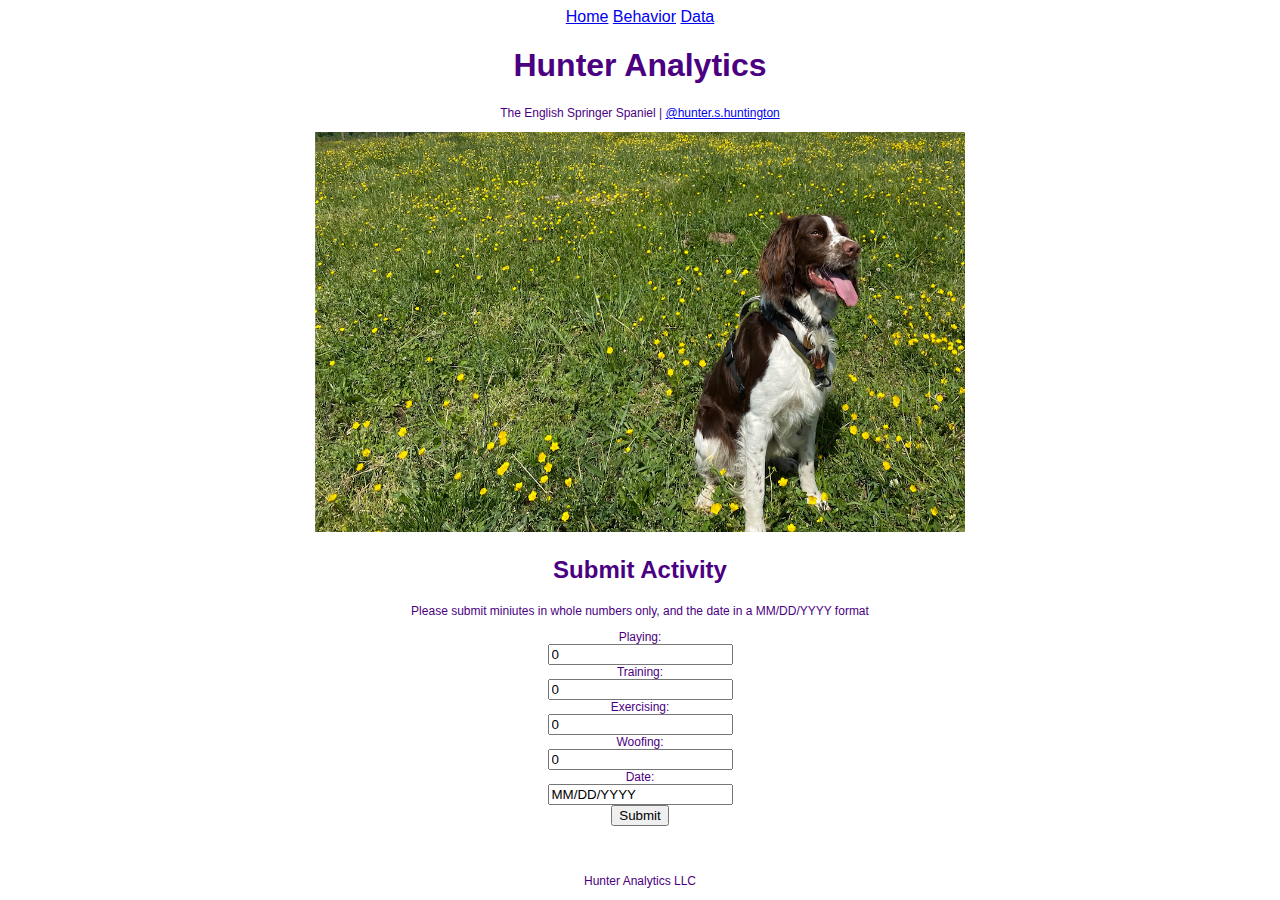
==== commit 6cde2e21: "html updates, behavior page added" ====
--- a/assets/index.html
+++ b/assets/index.html
@@ -7,6 +7,7 @@
 	<body>
 		<nav>
 			<a href="./index.html">Home</a>
+			<a href="./behavior.html">Behavior</a>
 			<a href="./submissions.html">Data</a>
 		</nav>
 
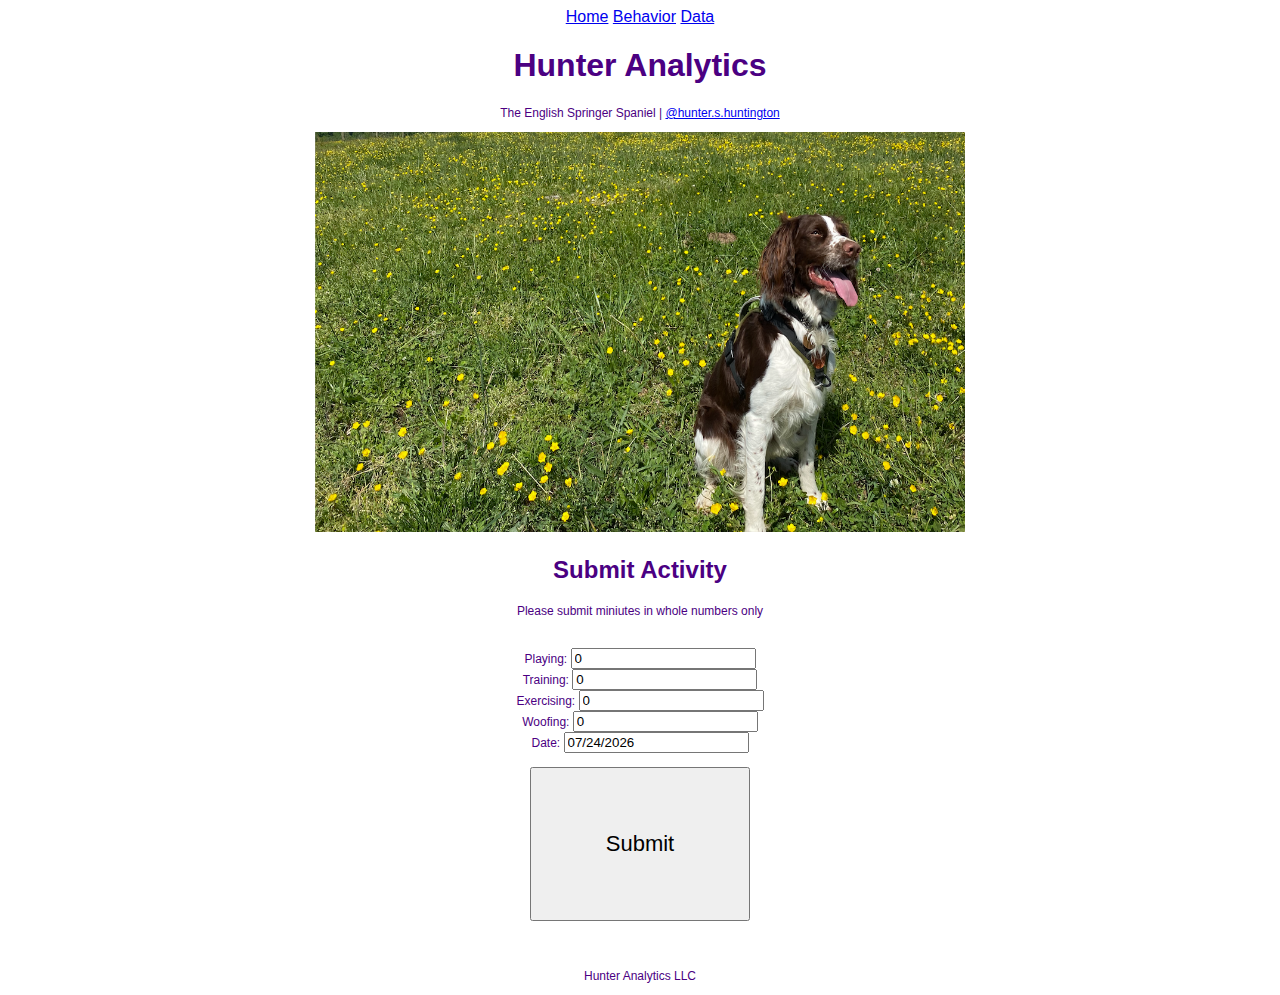
==== commit a598e410: "js added for date, html refactoring" ====
--- a/assets/index.html
+++ b/assets/index.html
@@ -27,24 +27,31 @@
 							<section id="content" class="main">
 								<span class="image main"><img src="images/hunter_home.jpg" alt="Hunter my Dog an English Springer Spaniel" style="width:650px;height:400px;"/></span>
 								<h2>Submit Activity</h2>
-								<p>Please submit miniutes in whole numbers only, and the date in a MM/DD/YYYY format</p>
-								<p></p>
+								<p>Please submit miniutes in whole numbers only</p>
+								<br>
 								    <form action="/form" method="post">
-							        <label>Playing:</label><br />
-							        <input type="number" name="playing" value=0><br />
-							        <label>Training:</label><br />
-							        <input type="number" name="training" value=0><br />
-							        <label>Exercising:</label><br />
-							        <input type="number" name="exercising" value=0><br />
-							        <label>Woofing:</label><br />
-							        <input type="number" name="woofing" value=0><br />
-							        <label>Date:</label><br />
-							        <input type="text" name="date" value="MM/DD/YYYY"><br />
-							        <input type="submit">
+							        <label>Playing:</label>
+							        <input type="number" name="playing" value=0><br>
+
+							        <label>Training:</label>
+							        <input type="number" name="training" value=0><br>
+
+							        <label>Exercising:</label>
+							        <input type="number" name="exercising" value=0><br>
+
+							        <label>Woofing:</label>
+							        <input type="number" name="woofing" value=0><br>
+
+							        <label>Date:</label>
+							        <input type="text" name="date" id="date"><br>
+									<br>
+							        <input type="submit" class="activity-submit">
 							    	</form>
 							</section>
 
 					</div>
+				  <!--replacing empty date form id with current date-->
+				  <script src="js/date.js"></script>
 				<br>
 				<br>
 				<!-- Footer -->
--- a/assets/css/main.css
+++ b/assets/css/main.css
@@ -9,7 +9,13 @@
     text-align: center;
 }
 
+input[type=submit] {
+    font-size: 22px;
+    width: 10em;
+    height: 7em;
+}
+
 .hunter-data {
     margin-left: auto;
     margin-right: auto;
-}+}
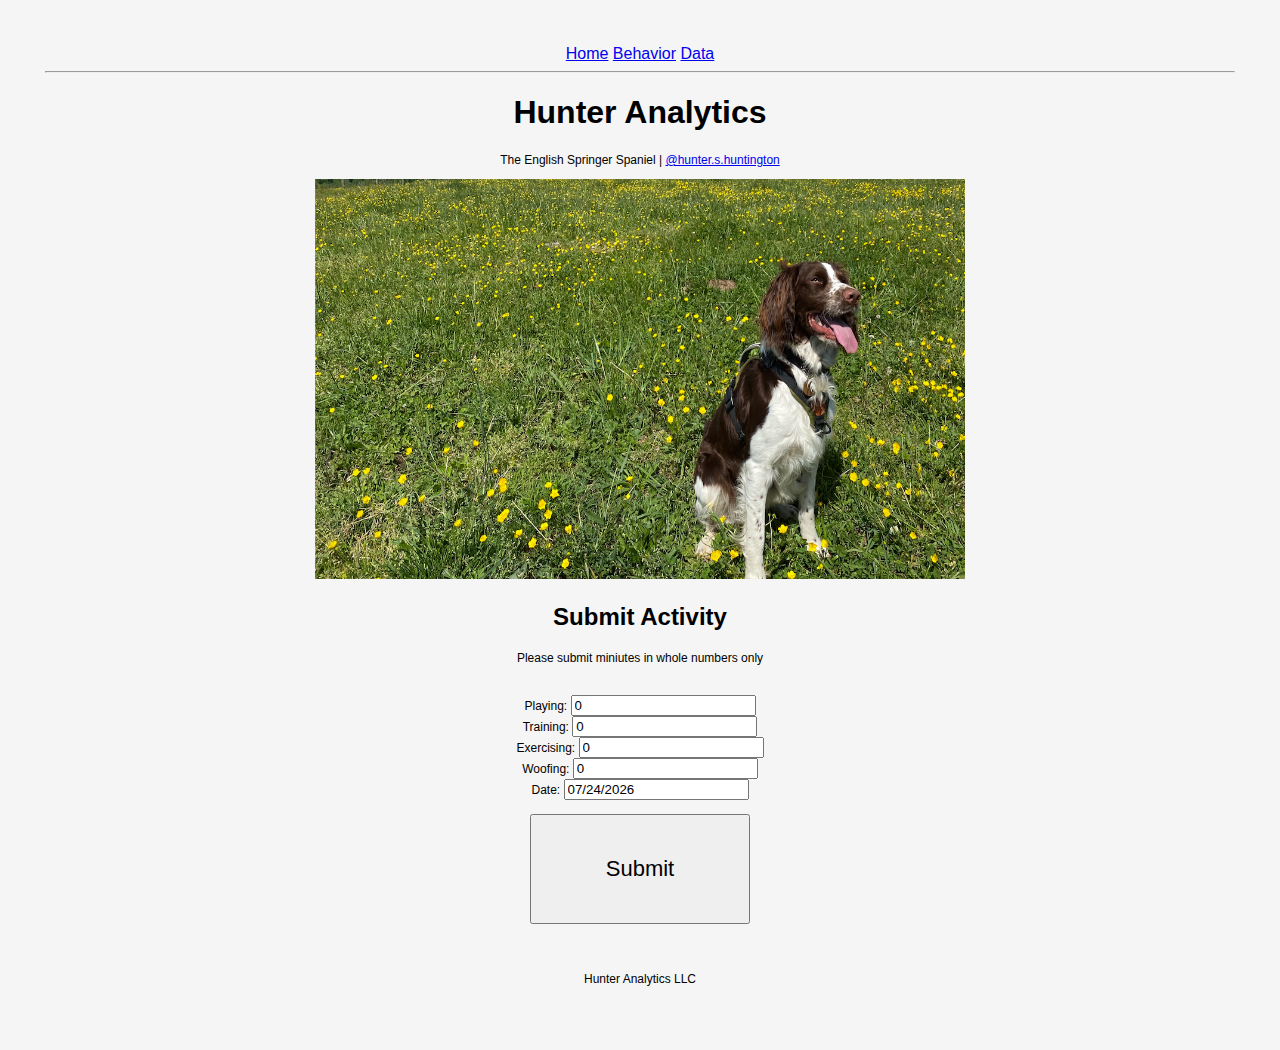
==== commit 0800b666: "background updates" ====
--- a/assets/index.html
+++ b/assets/index.html
@@ -10,7 +10,7 @@
 			<a href="./behavior.html">Behavior</a>
 			<a href="./submissions.html">Data</a>
 		</nav>
-
+		<hr>
 		<!-- Wrapper -->
 			<div id="wrapper">
 
--- a/assets/css/main.css
+++ b/assets/css/main.css
@@ -1,18 +1,36 @@
-body, h1, h2 {
-    color:indigo;
+body { 
+   margin: 45px; background-color:whitesmoke; height: 960px; 
+   color:black;
+   font-family: Verdana, Geneva, Tahoma, sans-serif;
+   text-align: center;
+}
+/*
+nav {
+    position: fixed;
+    background-color: whitesmoke;
+}
+*/
+h1, h2, h3, h4 {
+    color:black;
     font-family: Verdana, Geneva, Tahoma, sans-serif;
     text-align: center;
 }
+
 p, table, tr, th, td, form {
     font-family: Verdana, Geneva, Tahoma, sans-serif;
     font-size: 12px;
     text-align: center;
 }
 
+img {
+    max-width: 100%;
+    height: auto;
+}
+
 input[type=submit] {
     font-size: 22px;
     width: 10em;
-    height: 7em;
+    height: 5em;
 }
 
 .hunter-data {
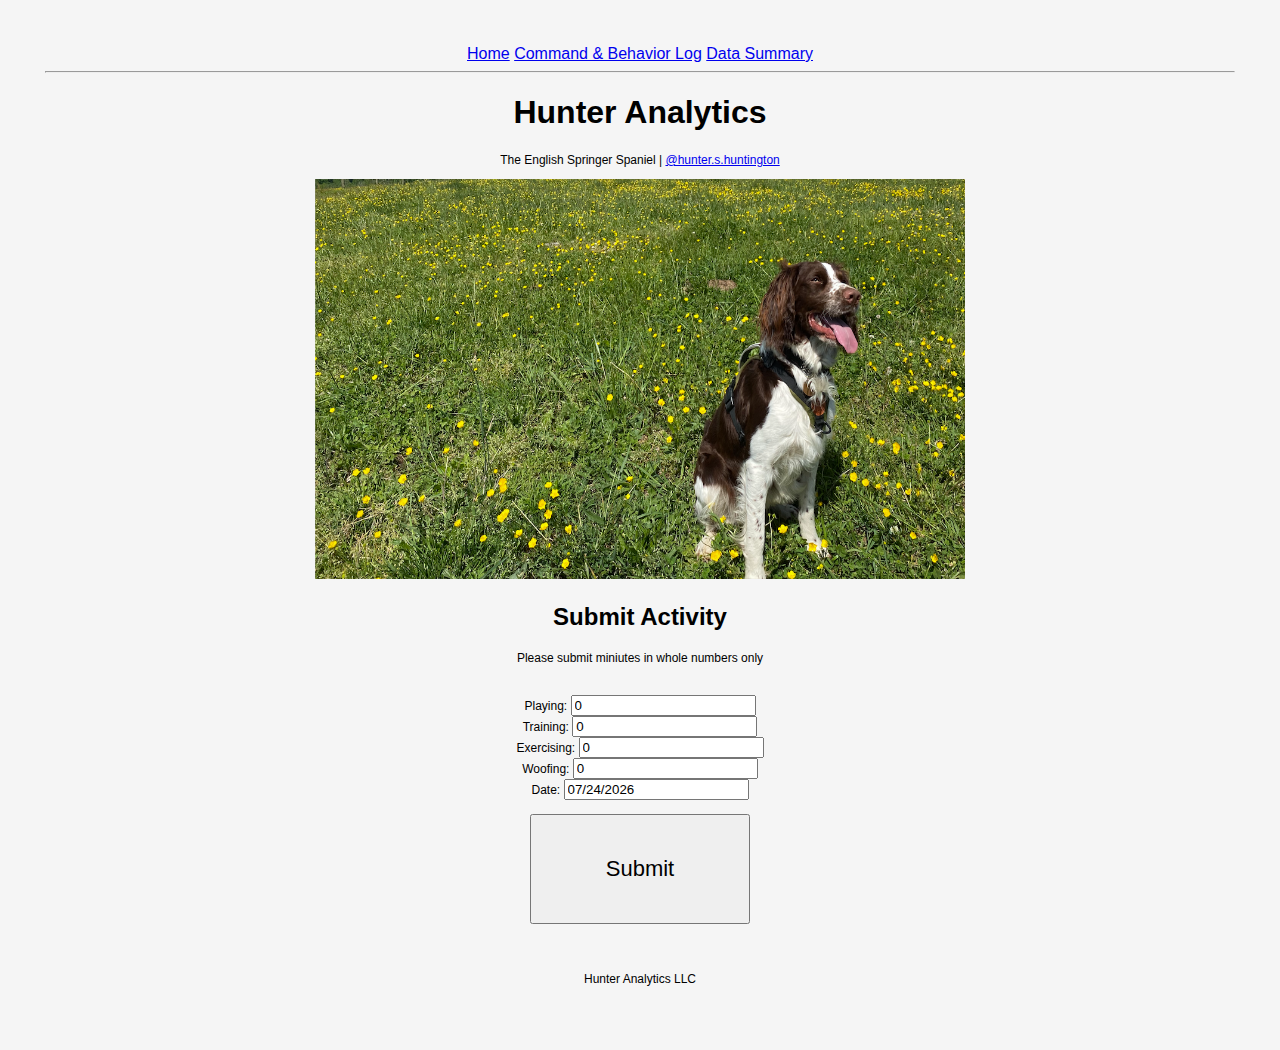
==== commit 1c7533f6: "html updates and command form adition" ====
--- a/assets/index.html
+++ b/assets/index.html
@@ -7,8 +7,8 @@
 	<body>
 		<nav>
 			<a href="./index.html">Home</a>
-			<a href="./behavior.html">Behavior</a>
-			<a href="./submissions.html">Data</a>
+			<a href="./behavior.html">Command & Behavior Log</a>
+			<a href="./submissions.html">Data Summary</a>
 		</nav>
 		<hr>
 		<!-- Wrapper -->
